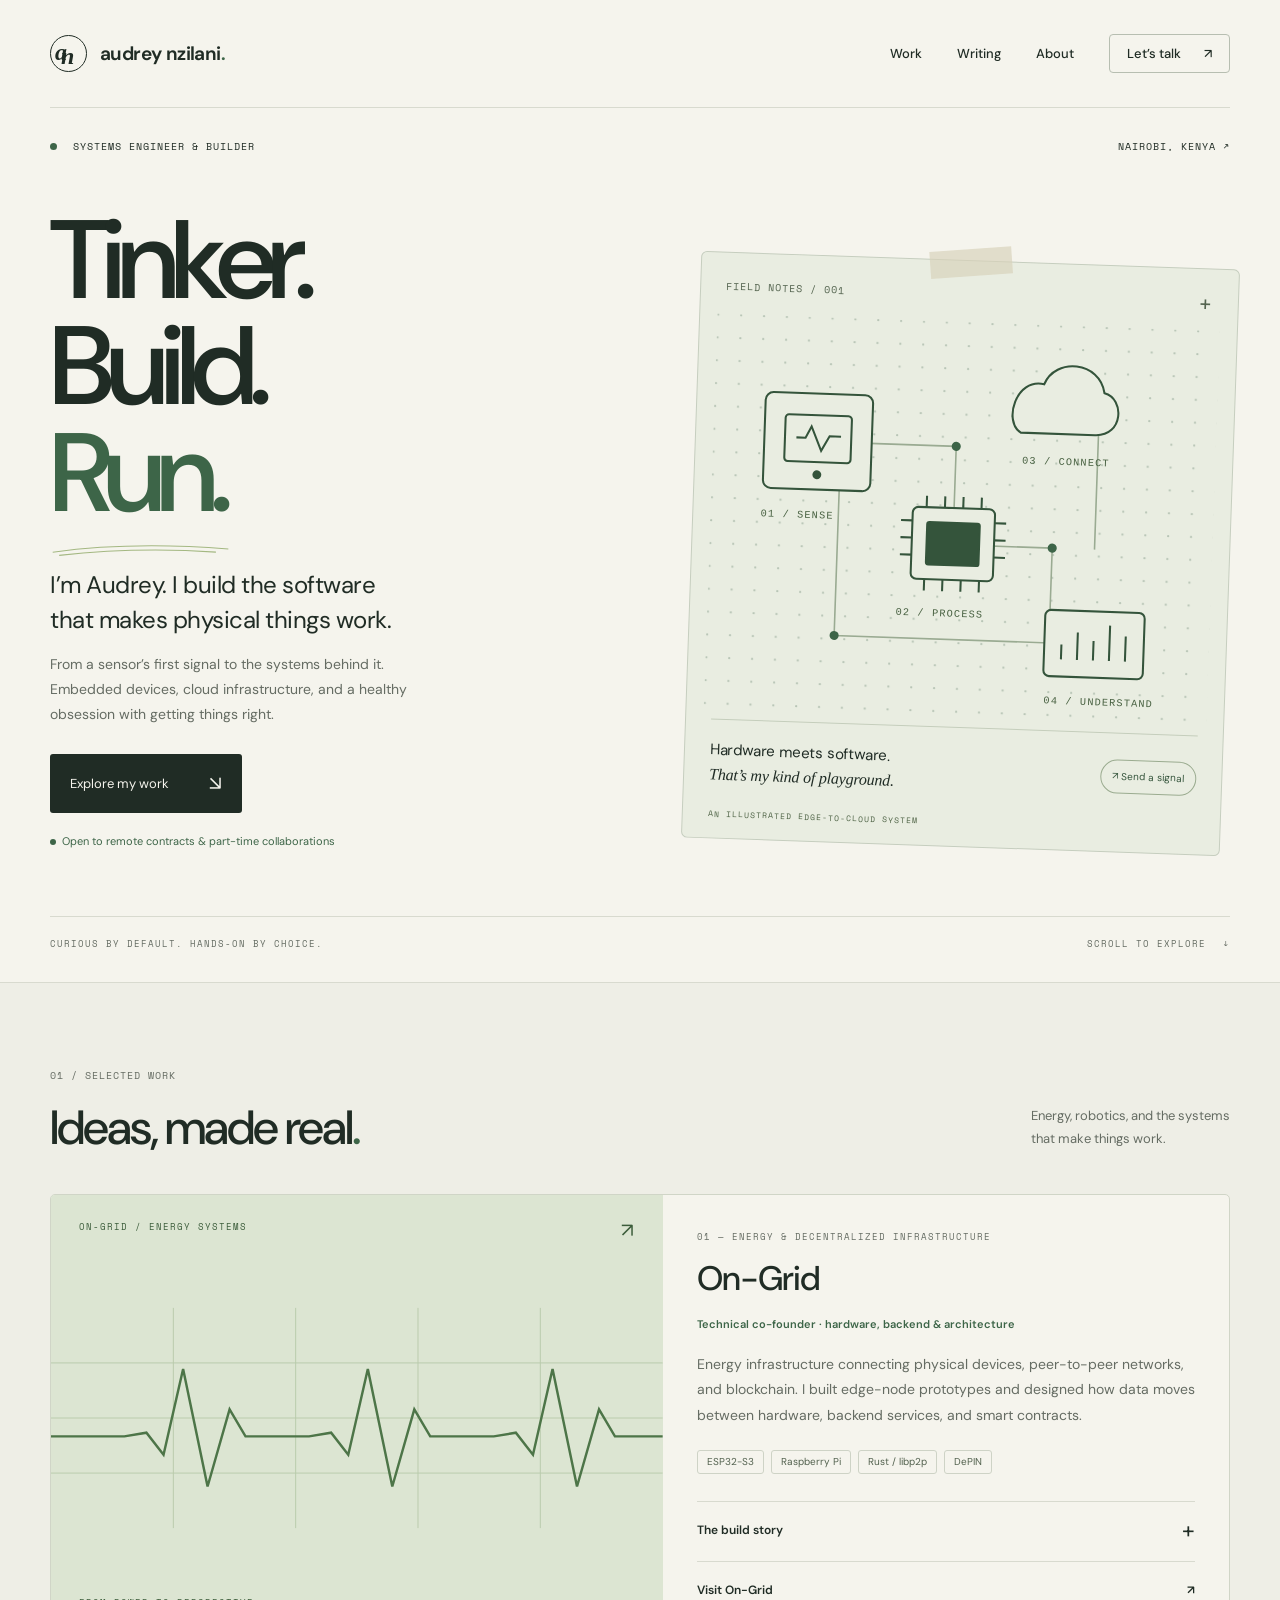
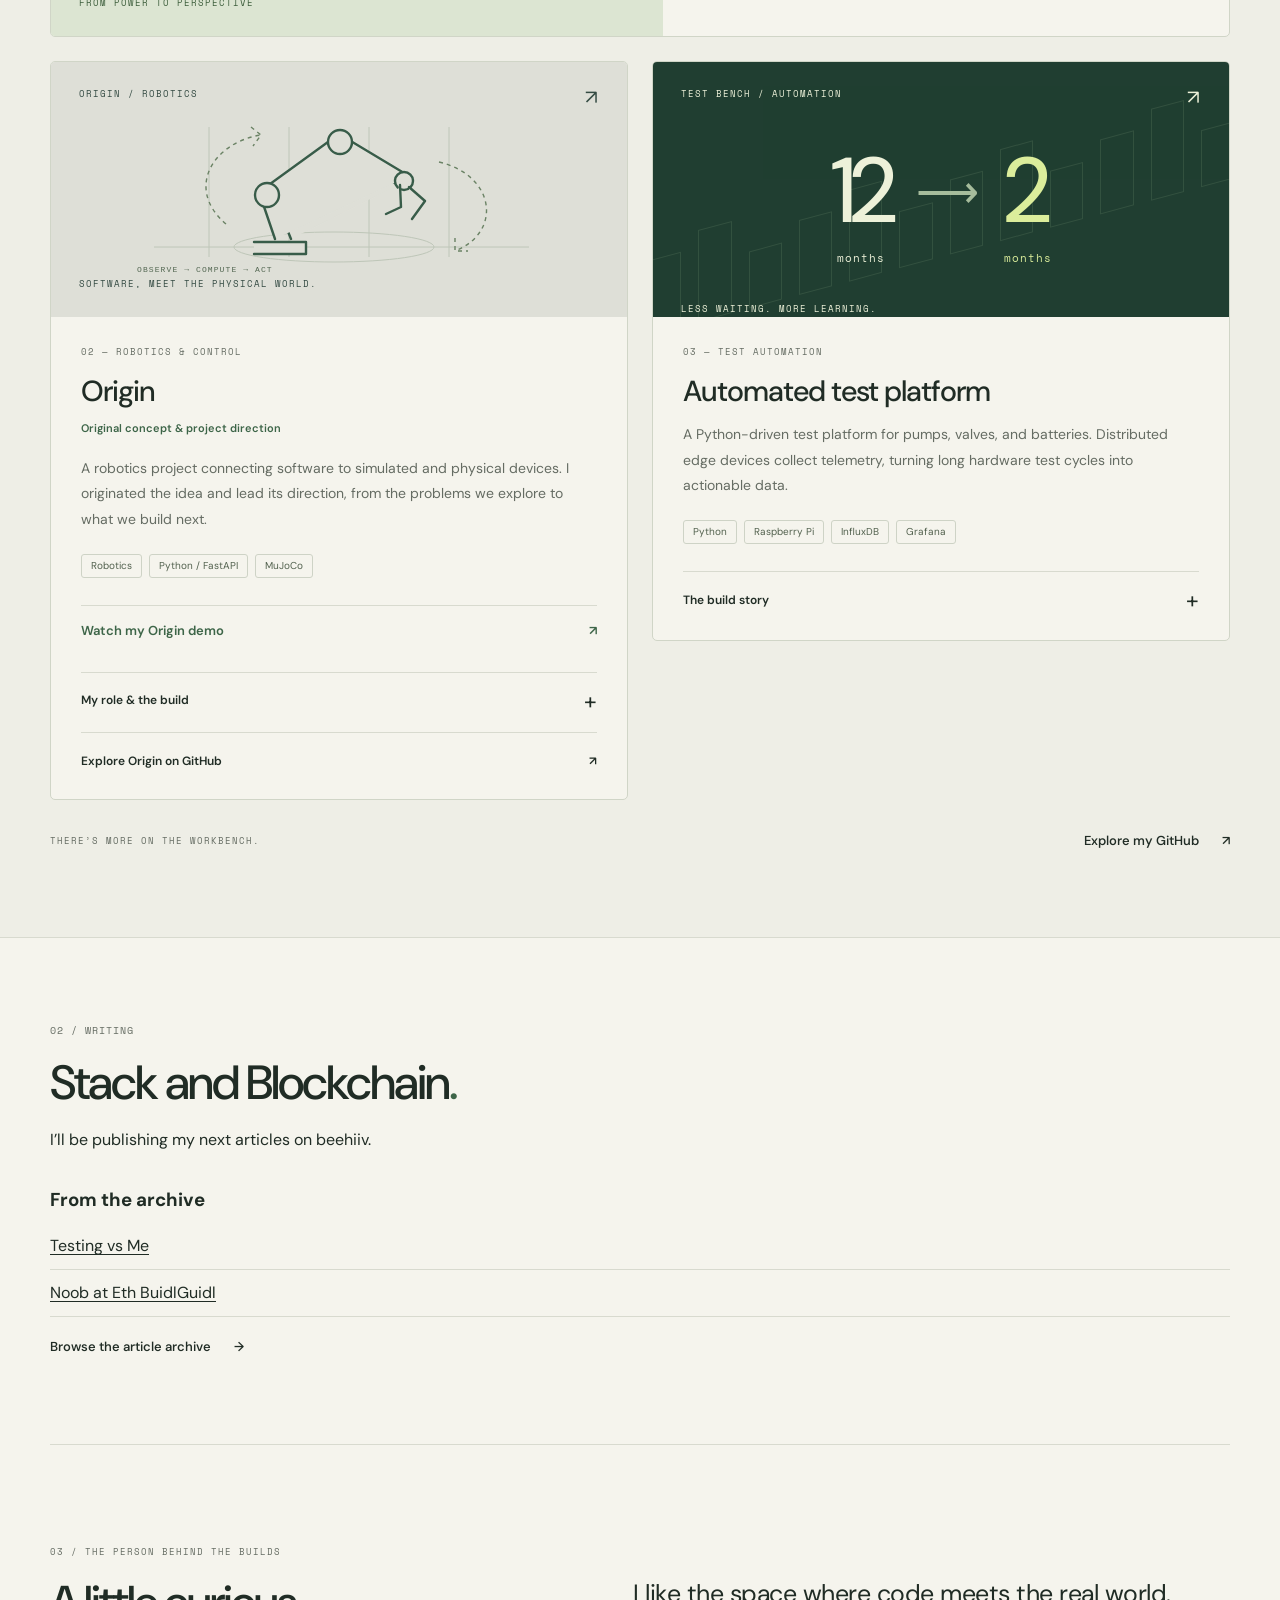
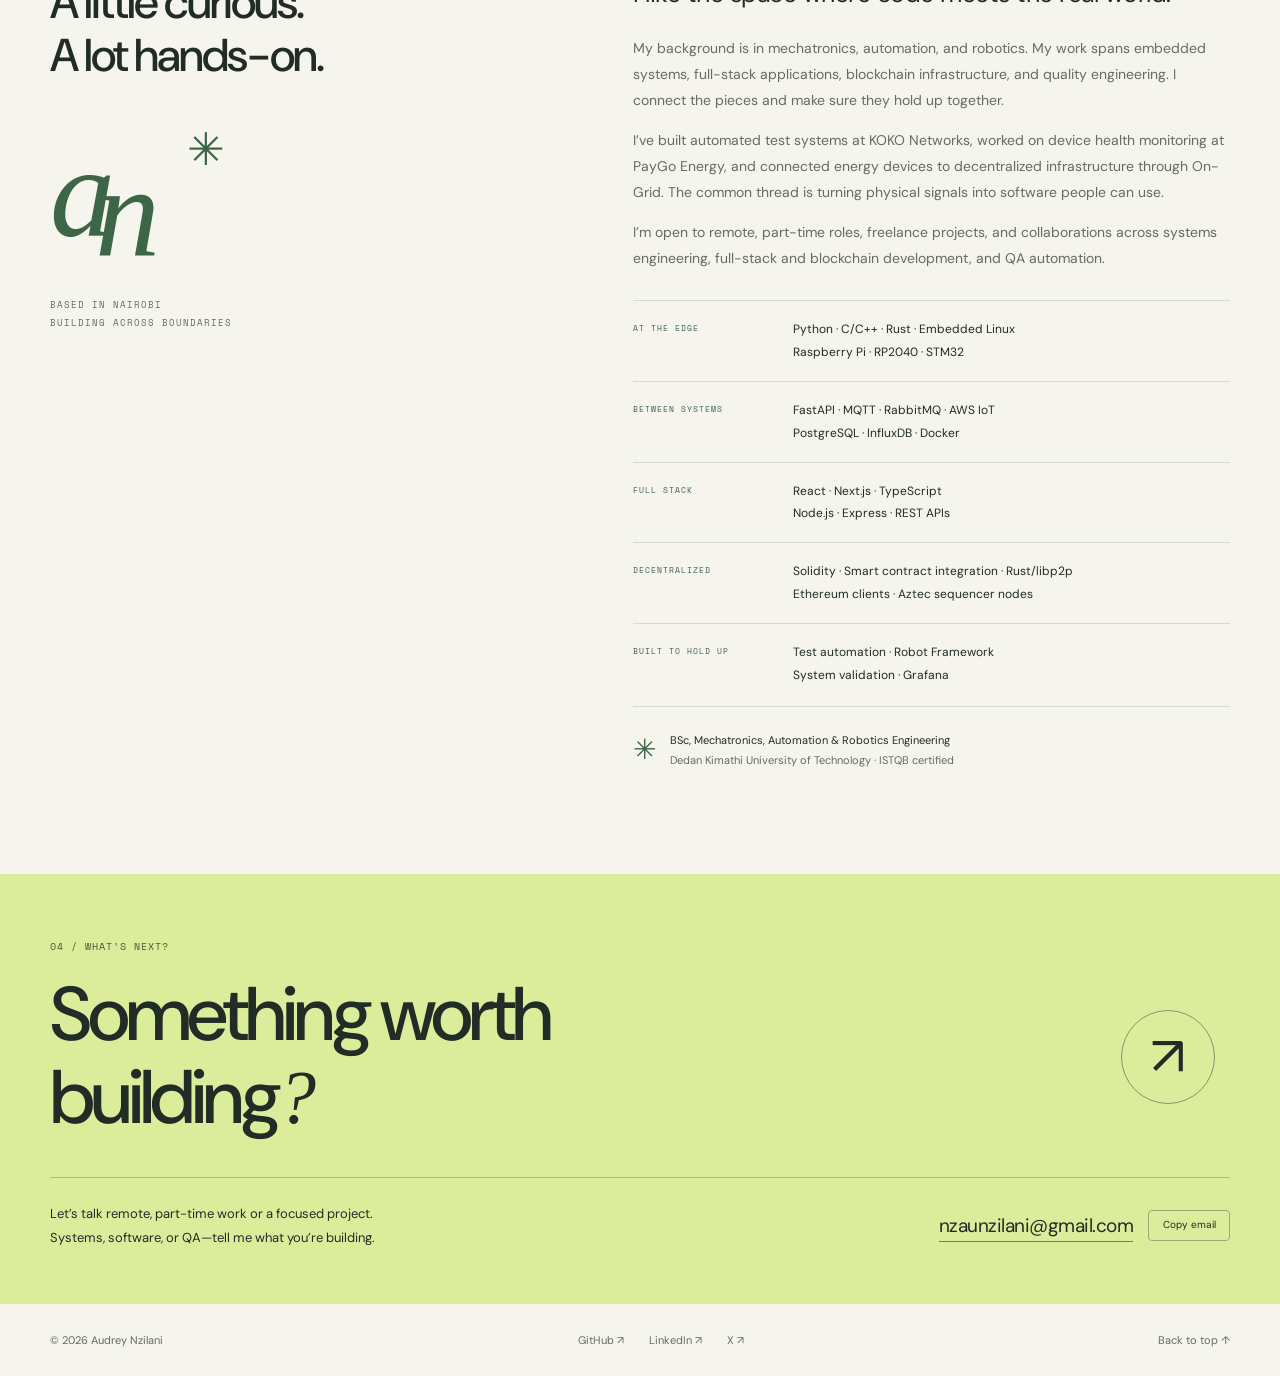
==== index.html @ f99dd565 "Publish the Tinker Build Run portfolio and introduce Stack and Blockchain" ====
<!doctype html>
<html lang="en">
<head>
  <meta charset="utf-8">
  <meta name="viewport" content="width=device-width, initial-scale=1">
  <meta name="theme-color" content="#f5f4ed">
  <meta name="description" content="Audrey Nzilani — systems engineer in Nairobi, building across embedded devices, full-stack software, blockchain infrastructure, and test automation. Tinker. Build. Run.">
  <meta property="og:title" content="Audrey Nzilani — Tinker. Build. Run.">
  <meta property="og:description" content="Systems engineering, embedded devices, and the software that connects them. Open to remote contracts and part-time collaborations. Selected work by Audrey Nzilani.">
  <meta property="og:type" content="website">
  <title>Audrey Nzilani — Tinker. Build. Run.</title>
  <link rel="icon" href="./assets/portfolio/favicon.svg" type="image/svg+xml">
  <link rel="stylesheet" href="./assets/portfolio/styles.css">
  <script src="./assets/portfolio/script.js" defer></script>
</head>
<body>
  <a class="skip-link" href="#main">Skip to content</a>
  <header class="site-header wrap">
    <a class="brand" href="#top" aria-label="Audrey Nzilani home"><span class="brand-symbol" aria-hidden="true">a<span>n</span></span><span>audrey nzilani<span class="brand-dot">.</span></span></a>
    <nav aria-label="Main navigation"><a href="#work">Work</a><a href="#articles">Writing</a><a href="#about">About</a><a class="nav-contact" href="#contact">Let’s talk <span aria-hidden="true">↗</span></a></nav>
  </header>
  <main id="main">
    <section class="hero wrap" id="top" aria-labelledby="hero-title">
      <div class="hero-meta mono"><span><span class="status-dot"></span> SYSTEMS ENGINEER &amp; BUILDER</span><span>NAIROBI, KENYA <span aria-hidden="true">↗</span></span></div>
      <div class="hero-grid">
        <div class="hero-copy">
          <h1 id="hero-title">Tinker.<br>Build.<br><span class="run">Run<span class="period">.</span><svg viewBox="0 0 340 24" aria-hidden="true"><path d="M5 16 Q150 -4 330 10 M17 22 Q161 6 307 16"/></svg></span></h1>
          <p class="hero-intro">I’m Audrey. I build the software<br class="desktop-break"> that makes physical things work.</p>
          <p class="hero-sub">From a sensor’s first signal to the systems behind it.<br>Embedded devices, cloud infrastructure, and a healthy obsession with getting things right.</p>
          <a class="button" href="#work">Explore my work <span aria-hidden="true">↘</span></a>
          <p class="availability"><span class="status-dot" aria-hidden="true"></span>Open to remote contracts &amp; part-time collaborations</p>
        </div>
        <div class="lab-note">
          <div class="note-top mono"><span>FIELD NOTES / 001</span><span class="plus" aria-hidden="true">+</span></div>
          <div class="diagram" role="img" aria-label="Illustrated signal path from a physical device to an edge processor, then a cloud service and useful insight.">
            <svg class="signal-map" viewBox="0 0 440 350" aria-hidden="true">
              <defs><pattern id="grid" width="20" height="20" patternUnits="userSpaceOnUse"><circle cx="1" cy="1" r="1" fill="#b8c5b6"/></pattern></defs>
              <rect width="440" height="350" fill="url(#grid)"/>
              <g class="traces"><path d="M112 109H213V195H300"/><path d="M112 109V278H300V195"/><path d="M337 195V82H286"/></g>
              <g class="trace-highlight"><path d="M112 109H213V195H300"/><path d="M337 195V82H286"/></g>
              <g class="device"><rect x="45" y="67" width="94" height="84" rx="7"/><rect x="63" y="86" width="58" height="41" rx="3"/><path d="M73 106h8l5-10 9 21 7-13h10"/><circle cx="92" cy="138" r="3"/></g>
              <g class="chip"><rect x="177" y="163" width="72" height="63" rx="5"/><rect x="190" y="176" width="46" height="37" rx="2"/><path d="M189 153v10m16-10v10m16-10v10m16-10v10M189 226v10m16-10v10m16-10v10m16-10v10M167 175h10m-10 15h10m-10 15h10m72-30h10m-10 15h10m-10 15h10"/></g>
              <g class="cloud"><path d="M269 95h65c25 0 25-33 7-37-5-28-44-30-53-6-25-5-35 34-19 43Z"/></g>
              <g class="insight"><rect x="296" y="249" width="87" height="58" rx="5"/><path d="M311 292v-13m14 13v-24m14 24v-17m14 17v-31m14 31v-22"/></g>
              <g class="junctions"><circle cx="213" cy="109" r="4"/><circle cx="300" cy="195" r="4"/><circle cx="112" cy="278" r="4"/></g>
              <g class="diagram-labels"><text x="44" y="176">01 / SENSE</text><text x="165" y="258">02 / PROCESS</text><text x="271" y="122">03 / CONNECT</text><text x="297" y="331">04 / UNDERSTAND</text></g>
              <circle class="signal-pulse" cx="213" cy="109" r="10"/>
            </svg>
          </div>
          <div class="note-bottom"><p>Hardware meets software.<br><em>That’s my kind of playground.</em></p><button class="signal-button" id="signal-toggle" type="button" aria-pressed="false" hidden><span aria-hidden="true">↗</span> Send a signal</button></div>
          <p class="signal-status mono" id="signal-status" aria-live="polite">AN ILLUSTRATED EDGE-TO-CLOUD SYSTEM</p>
        </div>
      </div>
      <div class="hero-footer mono"><span>CURIOUS BY DEFAULT. HANDS-ON BY CHOICE.</span><a href="#work">SCROLL TO EXPLORE <span aria-hidden="true">↓</span></a></div>
    </section>

    <section class="work-section" id="work" aria-labelledby="work-title">
      <div class="wrap">
        <div class="section-heading" id="projects"><div><p class="eyebrow mono">01 / SELECTED WORK</p><h2 id="work-title">Ideas, made real<span class="green">.</span></h2></div><p>Energy, robotics, and the systems <br>that make things work.</p></div>
        <article class="project featured">
            <div class="project-art energy-art"><div class="art-label mono"><span>ON-GRID / ENERGY SYSTEMS</span><span aria-hidden="true">↗</span></div><svg viewBox="0 0 500 180" aria-hidden="true"><path class="energy-grid" d="M0 45h500M0 90h500M0 135h500M100 0v180M200 0v180M300 0v180M400 0v180"/><path class="energy-wave" d="M0 105H60L78 102 92 120 108 50 128 146 146 83 159 105H211L229 102 243 120 259 50 279 146 297 83 310 105H362L380 102 394 120 410 50 430 146 448 83 461 105H500"/></svg><div class="art-foot mono">FROM POWER TO PERSPECTIVE</div></div>
            <div class="project-copy">
              <p class="eyebrow mono">01 — ENERGY &amp; DECENTRALIZED INFRASTRUCTURE</p>
              <h3>On-Grid</h3>
              <p class="project-role">Technical co-founder · hardware, backend &amp; architecture</p>
              <p>Energy infrastructure connecting physical devices, peer-to-peer networks, and blockchain. I built edge-node prototypes and designed how data moves between hardware, backend services, and smart contracts.</p>
              <div class="tags"><span>ESP32-S3</span><span>Raspberry Pi</span><span>Rust / libp2p</span><span>DePIN</span></div>
              <details><summary>The build story <span aria-hidden="true">+</span></summary><div class="story">
                <p><strong>At the edge:</strong> I built ESP32-S3 and Raspberry Pi nodes for data logging and verification across peer-to-peer networks using Rust/libp2p.</p>
                <p><strong>Across the system:</strong> I designed the off-chain and on-chain architecture, integrated backend data collection with smart contract ABIs, and collaborated with smart contract and full-stack developers.</p>
                <p><strong>From prototype to hardware:</strong> I coordinated with fabricators on technical specifications, manufacturability, and the transition toward production. InfluxDB and Grafana supported energy profiling and anomaly detection.</p>
                <a class="text-link" href="https://devfolio.co/projects/ongrid-protocol-1d68" target="_blank" rel="noopener noreferrer">View the project submission <span aria-hidden="true">↗</span></a>
              </div></details>
              <a class="project-link origin-link" href="https://www.ongridprotocol.com/" target="_blank" rel="noopener noreferrer">Visit On-Grid <span aria-hidden="true">↗</span></a>
            </div>
          </article>
        <div class="project-pair">
          <article class="project compact">
            <div class="project-art origin-art">
              <div class="art-label mono"><span>ORIGIN / ROBOTICS</span><span aria-hidden="true">↗</span></div>
              <svg viewBox="0 0 460 170" role="img" aria-label="Illustration of a robot arm with a feedback loop, representing the Origin robotics project">
                <g class="robot-guide"><path d="M45 140H420M100 20V150M180 20V150M260 20V150M340 20V150"/><ellipse cx="225" cy="140" rx="100" ry="15"/></g>
                <g class="robot-arm"><path d="M182 132L165 90 231 43 289 78"/><path d="M166 132L150 85 230 27 300 69"/><circle cx="158" cy="88" r="12"/><circle cx="231" cy="35" r="12"/><circle cx="295" cy="74" r="9"/><path d="M300 80l16 14-13 18m-12-34 1 22-15 7M145 135h52v12h-52"/></g>
                <g class="robot-feedback"><path d="M330 55c56 13 64 70 16 89M346 131v13h13"/><path d="M117 117C75 81 105 35 152 28M142 20l10 8-8 11"/></g>
                <text x="28" y="165">OBSERVE → COMPUTE → ACT</text>
              </svg>
              <div class="art-foot mono">SOFTWARE, MEET THE PHYSICAL WORLD.</div>
            </div>
            <div class="project-copy">
              <p class="eyebrow mono">02 — ROBOTICS &amp; CONTROL</p>
              <h3>Origin</h3>
              <p class="project-role">Original concept &amp; project direction</p>
              <p>A robotics project connecting software to simulated and physical devices. I originated the idea and lead its direction, from the problems we explore to what we build next.</p>
              <div class="tags"><span>Robotics</span><span>Python / FastAPI</span><span>MuJoCo</span></div>
              <a class="project-link demo-link" href="https://youtu.be/T4HpLGBpcgM" target="_blank" rel="noopener noreferrer">Watch my Origin demo <span aria-hidden="true">↗</span></a>
              <details><summary>My role &amp; the build <span aria-hidden="true">+</span></summary><div class="story">
                <p><strong>My contribution:</strong> The original idea, project leadership, and ongoing direction. I also made the linked project video.</p>
                <p><strong>Built together:</strong> A collaborating developer contributed substantial implementation work. The project now includes a completed MuJoCo backend.</p>
                <p>The public simulator pairs a React interface with a Python backend. It reads robot state through Origin, computes controls, and sends actions back to the simulator. Users can select movement policies, inspect live state, and send manual actions.</p>
                <a class="text-link" href="https://github.com/OriginRobotVerse/gen-sim" target="_blank" rel="noopener noreferrer">Explore the simulator <span aria-hidden="true">↗</span></a>
              </div></details>
              <a class="project-link origin-link" href="https://github.com/OriginRobotVerse" target="_blank" rel="noopener noreferrer">Explore Origin on GitHub <span aria-hidden="true">↗</span></a>
            </div>
          </article>
          <article class="project compact">
          <div class="project-art testing-art" aria-label="Illustration of the test platform’s reduction in test cycle duration from twelve months to two months">
            <div class="art-label mono"><span>TEST BENCH / AUTOMATION</span><span aria-hidden="true">↗</span></div>
            <div class="cycle-graphic"><div class="cycle-number">12<span>months</span></div><div class="cycle-arrow" aria-hidden="true">⟶</div><div class="cycle-number new-cycle">2<span>months</span></div></div>
            <div class="test-lines" aria-hidden="true"><span></span><span></span><span></span><span></span><span></span><span></span><span></span><span></span><span></span><span></span><span></span><span></span></div>
            <div class="art-foot mono">LESS WAITING. MORE LEARNING.</div>
          </div>
          <div class="project-copy"><p class="eyebrow mono">03 — TEST AUTOMATION</p><h3>Automated test platform</h3><p>A Python-driven test platform for pumps, valves, and batteries. Distributed edge devices collect telemetry, turning long hardware test cycles into actionable data.</p><div class="tags"><span>Python</span><span>Raspberry Pi</span><span>InfluxDB</span><span>Grafana</span></div><details><summary>The build story <span aria-hidden="true">+</span></summary><div class="story"><p><strong>My role:</strong> Lead engineer on the automated test platform at KOKO Networks.</p><p>I developed the Python automation and moved test data from CSV files into InfluxDB, with EC2 storage, S3 backups, and Grafana dashboards. Raspberry Pi and RP2040 nodes extended testing across multiple points.</p><p><strong>The result:</strong> Test cycles reduced from 12 months to 2 months, as documented in my CV.</p></div></details></div>
        </article>
        </div>
        <div class="work-more"><span class="mono">THERE’S MORE ON THE WORKBENCH.</span><a class="text-link" href="https://github.com/dreybuilds" target="_blank" rel="noopener noreferrer">Explore my GitHub <span aria-hidden="true">↗</span></a></div>
      </div>
    </section>

    <section class="writing-section wrap" id="articles" aria-labelledby="writing-title">
      <div class="section-heading">
        <div>
          <p class="eyebrow mono">02 / WRITING</p>
          <h2 id="writing-title">Stack and Blockchain<span class="green">.</span></h2>
        </div>
      </div>
      <p>I’ll be publishing my next articles on beehiiv.</p>
      <h3>From the archive</h3>
      <ul class="archive-links">
        <li><a href="article.html?file=revelations_on_testing.md">Testing vs Me</a></li>
        <li><a href="article.html?file=speedrun_eth.md">Noob at Eth BuidlGuidl</a></li>
      </ul>
      <a class="text-link" href="archive.html">Browse the article archive <span aria-hidden="true">→</span></a>
    </section>

    <section class="about-section wrap" id="about" aria-labelledby="about-title">
      <div class="about-heading"><p class="eyebrow mono">03 / THE PERSON BEHIND THE BUILDS</p><h2 id="about-title">A little curious.<br>A lot hands-on.</h2><div class="personal-mark" aria-hidden="true">a<span>n</span><i>✳</i></div><p class="mono location">BASED IN NAIROBI<br>BUILDING ACROSS BOUNDARIES</p></div>
      <div class="about-copy"><p class="large-copy">I like the space where code meets the real world.</p><p>My background is in mechatronics, automation, and robotics. My work spans embedded systems, full-stack applications, blockchain infrastructure, and quality engineering. I connect the pieces and make sure they hold up together.</p><p>I’ve built automated test systems at KOKO Networks, worked on device health monitoring at PayGo Energy, and connected energy devices to decentralized infrastructure through On-Grid. The common thread is turning physical signals into software people can use.</p><p>I’m open to remote, part-time roles, freelance projects, and collaborations across systems engineering, full-stack and blockchain development, and QA automation.</p><div class="skills-list"><div><span class="mono">AT THE EDGE</span><p>Python · C/C++ · Rust · Embedded Linux<br>Raspberry Pi · RP2040 · STM32</p></div><div><span class="mono">BETWEEN SYSTEMS</span><p>FastAPI · MQTT · RabbitMQ · AWS IoT<br>PostgreSQL · InfluxDB · Docker</p></div><div><span class="mono">FULL STACK</span><p>React · Next.js · TypeScript<br>Node.js · Express · REST APIs</p></div><div><span class="mono">DECENTRALIZED</span><p>Solidity · Smart contract integration · Rust/libp2p<br>Ethereum clients · Aztec sequencer nodes</p></div><div><span class="mono">BUILT TO HOLD UP</span><p>Test automation · Robot Framework<br>System validation · Grafana</p></div></div><div class="education"><span class="small-star" aria-hidden="true">✳</span><p>BSc, Mechatronics, Automation &amp; Robotics Engineering<br><span>Dedan Kimathi University of Technology · ISTQB certified</span></p></div></div>
    </section>

    <section class="contact-section" id="contact" aria-labelledby="contact-title"><div class="wrap"><p class="eyebrow mono">04 / WHAT’S NEXT?</p><div class="contact-heading"><h2 id="contact-title">Something worth<br>building<span>?</span></h2><a class="contact-arrow" href="mailto:nzaunzilani@gmail.com" aria-label="Email Audrey Nzilani">↗</a></div><div class="contact-bottom"><p>Let’s talk remote, part-time work or a focused project.<br>Systems, software, or QA—tell me what you’re building.</p><div><a class="email" href="mailto:nzaunzilani@gmail.com">nzaunzilani@gmail.com</a><button type="button" id="copy-email" class="copy-button" hidden>Copy email</button><span id="copy-status" class="sr-only" aria-live="polite"></span></div></div></div></section>
  </main>
  <footer class="site-footer wrap"><span>© <span id="year">2026</span> Audrey Nzilani</span><div><a href="https://github.com/dreybuilds" target="_blank" rel="noopener noreferrer">GitHub ↗</a><a href="https://ke.linkedin.com/in/audrey-nzilani" target="_blank" rel="noopener noreferrer">LinkedIn ↗</a><a href="https://x.com/audrey_nzilani" target="_blank" rel="noopener noreferrer">X ↗</a></div><a href="#top">Back to top ↑</a></footer>
</body>
</html>
---- assets/portfolio/styles.css ----
@import url('https://fonts.googleapis.com/css2?family=DM+Sans:wght@400;450;500;550;600;650;700;750&family=Space+Mono:wght@400;700&display=swap');

:root{--paper:#f5f4ed;--ink:#202c25;--green:#3d6548;--muted:#656c63;--line:#d8dacf;--lime:#dbed9b;--white:#fffef9;--mono:'Space Mono',monospace;--sans:'DM Sans',Arial,sans-serif}
*{box-sizing:border-box}html{scroll-behavior:smooth;scroll-padding-top:30px}body{margin:0;background:var(--paper);color:var(--ink);font-family:var(--sans);font-size:16px;line-height:1.65;-webkit-font-smoothing:antialiased}a{color:inherit;text-decoration:none}button{font:inherit}button,a,summary{-webkit-tap-highlight-color:transparent}button,summary{cursor:pointer}a:focus-visible,button:focus-visible,summary:focus-visible{outline:3px solid #64822a;outline-offset:6px}a:hover{color:var(--green)}button[hidden]{display:none}.wrap{width:min(1180px,calc(100% - 100px));margin-inline:auto}.mono{font-family:var(--mono);font-size:10px;letter-spacing:1px}.green{color:var(--green)}.site-header{height:108px;display:flex;justify-content:space-between;align-items:center;border-bottom:1px solid var(--line)}.brand{display:flex;gap:13px;align-items:center;font-weight:650;font-size:19px;letter-spacing:-.6px}.brand-symbol{font-size:24px;letter-spacing:-6px;border:1px solid var(--ink);width:37px;height:37px;line-height:32px;padding-left:4px;border-radius:50%;font-family:Georgia,serif;font-style:italic}.brand-symbol span{position:relative;top:4px}.brand-dot{color:var(--green)}nav{display:flex;align-items:center;gap:35px;font-size:13px;font-weight:500}.nav-contact{padding:8px 17px;border:1px solid #b7beb1;border-radius:4px}.nav-contact span{margin-left:20px}.hero{padding-top:31px}.hero-meta{display:flex;justify-content:space-between;align-items:center;font-size:10px}.status-dot{display:inline-block;width:7px;height:7px;border-radius:50%;background:var(--green);margin-right:9px}.hero-grid{display:grid;grid-template-columns:1.05fr 1fr;gap:75px;align-items:center;padding:52px 0 65px}h1{font-size:clamp(74px,8.7vw,122px);font-weight:550;letter-spacing:-8px;line-height:.96;margin:0 0 40px}.run{position:relative;color:var(--green)}.run svg{position:absolute;left:0;width:105%;bottom:-15px;height:22px;fill:none;stroke:#a4b882;stroke-width:2}.period{color:var(--green)}.hero-intro{font-size:24px;line-height:1.45;letter-spacing:-.5px;margin:0 0 14px}.hero-sub{font-size:14px;max-width:390px;color:var(--muted);line-height:1.8;margin:0 0 27px}.button{display:inline-flex;align-items:center;gap:40px;background:var(--ink);color:var(--paper);font-size:13px;padding:13px 20px;border-radius:3px}.button:hover{background:var(--green);color:white}.button span{font-size:20px}.lab-note{background:#e9ede1;border:1px solid #c6cebf;border-radius:6px;padding:23px 25px 17px;transform:rotate(2deg);position:relative;margin-top:48px}.lab-note:before{content:'';position:absolute;top:-12px;left:calc(50% - 41px);width:82px;height:27px;background:#d8d2bbaa;transform:rotate(-6deg)}.note-top{display:flex;justify-content:space-between;align-items:center;color:#53634e}.plus{font-size:23px;line-height:1}.diagram{margin:15px -8px 5px}.signal-map{display:block;width:100%}.traces{fill:none;stroke:#9aab92;stroke-width:1.4}.trace-highlight{fill:none;stroke:#466d3d;stroke-width:2.3;opacity:0}.device,.chip,.cloud,.insight{fill:#e9ede1;stroke:#34543b;stroke-width:1.8}.device path,.insight path{fill:none}.device circle{fill:#34543b}.chip rect+rect{fill:#34543b}.junctions{fill:#3d6548}.diagram-labels{font:9px monospace;letter-spacing:1px;fill:#476040}.signal-pulse{fill:none;stroke:#426d36;opacity:0}.note-bottom{border-top:1px solid #c5cebc;padding-top:18px;display:flex;justify-content:space-between;align-items:center;gap:14px}.note-bottom p{font-size:15px;line-height:1.6;margin:0;letter-spacing:-.2px}.note-bottom em{font-family:Georgia,serif;font-size:16px}.signal-button{border:1px solid #9bac90;background:transparent;border-radius:30px;font-size:10px;padding:8px 11px;white-space:nowrap;color:#34543b}.signal-button:hover{background:#dde5d1}.signal-status{font-size:8px;color:#4e6345;margin:20px 0 0}.signal-on .trace-highlight{opacity:1;stroke-dasharray:8 8;animation:flow 2s linear infinite}.signal-on .signal-pulse{opacity:.6;transform-box:fill-box;transform-origin:center;animation:pulse 1.8s infinite}.hero-footer{border-top:1px solid var(--line);padding:20px 0 30px;display:flex;justify-content:space-between;font-size:9px;color:var(--muted)}.hero-footer a span{margin-left:10px}.work-section{padding:85px 0;background:#eeeee6;border-top:1px solid var(--line);border-bottom:1px solid var(--line)}.section-heading{display:flex;justify-content:space-between;align-items:end;margin-bottom:38px}.eyebrow{color:var(--muted);font-size:10px;margin:0 0 16px}.section-heading h2,.about-heading h2{font-size:48px;font-weight:500;letter-spacing:-2px;line-height:1.15;margin:0}.section-heading>p{font-size:13px;line-height:1.8;color:var(--muted);margin:0 0 5px}.project{border:1px solid #d0d5c7;background:var(--paper);border-radius:5px;overflow:hidden}.featured{display:grid;grid-template-columns:1.08fr 1fr;margin-bottom:24px}.project-art{padding:25px 28px;min-height:295px;display:flex;flex-direction:column;justify-content:space-between}.testing-art{background:#203e31;color:#edf1d9;min-height:410px;position:relative;overflow:hidden}.art-label{display:flex;justify-content:space-between;font-size:9px;position:relative;z-index:1}.art-label>span+span{font-family:var(--sans);font-size:20px;line-height:1}.art-foot{font-size:9px;position:relative;z-index:1}.cycle-graphic{display:flex;align-items:center;justify-content:center;gap:25px;position:relative;z-index:1;padding:38px 0}.cycle-number{font-size:92px;font-weight:450;letter-spacing:-6px;line-height:1}.cycle-number span{display:block;font-family:var(--mono);font-size:11px;letter-spacing:1px;margin-top:16px;text-align:center}.cycle-arrow{font-size:44px;font-weight:400;color:#a6bc9c;margin-bottom:25px}.new-cycle{color:var(--lime)}.test-lines{position:absolute;inset:80px -5px 60px;display:flex;gap:17px;align-items:end;opacity:.11;transform:skewY(-15deg)}.test-lines span{height:80%;flex:1;border:1px solid #c7e6b0}.test-lines span:nth-child(3n){height:50%}.test-lines span:nth-child(3n+1){height:65%}.project-copy{padding:35px 34px}.project-copy .eyebrow{font-size:9px;margin-bottom:15px}.project h3{font-size:34px;line-height:1.15;letter-spacing:-1px;font-weight:500;margin:0 0 20px}.project-copy>p:not(.eyebrow){font-size:14px;line-height:1.8;color:var(--muted);margin:0 0 22px}.tags{display:flex;flex-wrap:wrap;gap:7px;margin-bottom:27px}.tags span{border:1px solid #ced3c6;padding:3px 9px;border-radius:3px;font-size:10px;color:#52614e}.project details{border-top:1px solid var(--line)}summary{list-style:none;font-size:12px;font-weight:600;padding-top:17px;display:flex;justify-content:space-between;align-items:center}summary::-webkit-details-marker{display:none}summary span{font-size:23px;font-weight:400;line-height:1}details[open] summary span{transform:rotate(45deg)}.story{padding-top:10px;font-size:13px;color:var(--muted)}.story strong{font-weight:600;color:var(--ink)}.story p{margin-bottom:12px}.project-pair{display:grid;grid-template-columns:1fr 1fr;gap:24px;align-items:start}.compact .project-copy{padding:28px 30px}.compact .project-art{height:255px;min-height:0}.compact h3{font-size:29px;margin-bottom:14px}.energy-art{background:#dce5d2;color:#3c5d3b;overflow:hidden}.energy-art svg{width:calc(100% + 56px);margin-left:-28px;height:150px}.energy-grid{stroke:#bacbad;stroke-width:.8;fill:none}.energy-wave{fill:none;stroke:#4d7548;stroke-width:2}.carbon-art{background:#e3dfd0;color:#615e45;position:relative}.carbon-symbol{position:absolute;width:170px;height:170px;left:calc(50% - 85px);top:42px}.carbon-symbol span{position:absolute;inset:15px;border:1px solid #959e7b;border-radius:50%;transform:translate(-22px,0)}.carbon-symbol span:nth-child(2){transform:translate(22px,0)}.carbon-symbol span:nth-child(3){transform:translate(0,-16px)}.carbon-symbol span:nth-child(4){transform:translate(0,16px)}.carbon-symbol i{position:absolute;inset:0;display:grid;place-content:center;font-family:Georgia,serif;font-size:77px;line-height:1;padding-bottom:10px}.project-link{border-top:1px solid var(--line);padding-top:19px;font-size:12px;font-weight:600;display:flex;justify-content:space-between}.text-link{font-size:13px;font-weight:550}.text-link span{margin-left:20px}.work-more{display:flex;justify-content:space-between;margin-top:30px;align-items:center}.work-more .mono{font-size:9px;color:var(--muted)}.about-section{display:grid;grid-template-columns:.9fr 1.1fr;gap:95px;padding-block:100px}.about-heading h2{font-size:46px}.about-heading .eyebrow{font-size:9px}.personal-mark{font-family:Georgia,serif;font-style:italic;font-size:130px;line-height:1;letter-spacing:-20px;margin:45px 0 30px;color:var(--green);position:relative;display:inline-block}.personal-mark span{position:relative;top:20px}.personal-mark i{font-family:var(--sans);font-size:45px;position:absolute;right:-65px;top:0;font-style:normal}.location{font-size:9px;color:var(--muted);line-height:2}.about-copy{padding-top:31px}.about-copy .large-copy{font-size:25px;line-height:1.4;letter-spacing:-.5px;color:var(--ink);margin-top:0}.about-copy>p{font-size:14px;line-height:1.85;color:var(--muted)}.skills-list{margin-top:29px}.skills-list>div{display:grid;grid-template-columns:145px 1fr;border-top:1px solid var(--line);padding:17px 0;gap:15px}.skills-list .mono{font-size:8px;color:var(--green);padding-top:4px}.skills-list p{font-size:12px;line-height:1.9;margin:0}.education{display:flex;gap:14px;align-items:center;border-top:1px solid var(--line);padding-top:20px;margin-top:3px}.education p{font-size:11px;line-height:1.8;margin:0}.education p span{color:var(--muted)}.small-star{font-size:28px;color:var(--green)}.contact-section{padding:65px 0 55px;background:var(--lime)}.contact-section .eyebrow{color:#46593a}.contact-heading{display:flex;align-items:center;justify-content:space-between}.contact-heading h2{font-size:76px;line-height:1.08;font-weight:500;letter-spacing:-4px;margin:3px 0 38px}.contact-heading h2 span{font-family:Georgia,serif;font-style:italic;font-weight:400}.contact-arrow{height:94px;width:94px;border:1px solid #85966a;border-radius:50%;display:grid;place-content:center;font-size:55px;line-height:1;margin-right:15px;margin-bottom:35px}.contact-arrow:hover{background:var(--ink);color:var(--lime)}.contact-bottom{display:flex;justify-content:space-between;align-items:center;gap:24px;border-top:1px solid #aabc82;padding-top:24px}.contact-bottom p{font-size:13px;line-height:1.8;margin:0}.contact-bottom>div{display:flex;align-items:center;gap:15px}.email{font-size:19px;letter-spacing:-.5px;border-bottom:1px solid #72805c;overflow-wrap:anywhere}.copy-button{border:1px solid #9aaa77;border-radius:4px;background:transparent;padding:6px 9px;font-size:10px;color:var(--ink);min-width:82px}.copy-button:hover{background:#cfdf91}.site-footer{display:flex;align-items:center;justify-content:space-between;padding-block:27px;font-size:11px;color:var(--muted)}.site-footer>div{display:flex;gap:25px}.skip-link{position:fixed;left:20px;top:-100px;background:var(--ink);color:white;padding:10px;z-index:10}.skip-link:focus{top:10px}.sr-only{position:absolute;width:1px;height:1px;overflow:hidden;clip:rect(0,0,0,0);white-space:nowrap}
@keyframes flow{to{stroke-dashoffset:-64}}@keyframes pulse{0%{transform:scale(.65);opacity:.7}100%{transform:scale(1.7);opacity:0}}
@media(min-width:1500px){.hero-grid{gap:105px}}
@media(max-width:1000px){.wrap{width:calc(100% - 64px)}.hero-grid{gap:35px}h1{letter-spacing:-5px}.lab-note{padding:20px 18px}.note-bottom{display:block}.signal-button{margin-top:13px}.note-bottom p{font-size:14px}.about-section{gap:40px}.skills-list>div{grid-template-columns:115px 1fr}.contact-heading h2{font-size:65px}.contact-bottom>div{align-items:start;flex-direction:column;gap:8px}.cycle-number{font-size:76px}.cycle-graphic{gap:20px}}
@media(max-width:700px){.wrap{width:calc(100% - 40px)}.site-header{height:83px}.brand{font-size:16px;gap:9px}.brand-symbol{width:29px;height:29px;font-size:20px;line-height:25px;padding-left:2px}nav{gap:16px;font-size:12px}.nav-contact{border:0;padding:0}.nav-contact span{display:none}.hero{padding-top:22px}.hero-meta{font-size:8px;letter-spacing:.4px}.hero-grid{grid-template-columns:1fr;padding-top:40px;padding-bottom:36px;gap:30px}h1{font-size:96px;letter-spacing:-6px;margin-bottom:40px}.hero-intro{font-size:23px}.hero-sub{font-size:14px;max-width:440px}.lab-note{width:min(100% - 12px,460px);margin:10px auto 15px;padding:22px;transform:rotate(1deg)}.note-bottom{display:flex}.signal-button{margin:0}.hero-footer{font-size:8px;letter-spacing:.3px;gap:20px}.hero-footer>span{max-width:165px}.hero-footer>a{text-align:right}.work-section{padding:55px 0}.section-heading{display:block;margin-bottom:28px}.section-heading h2,.about-heading h2{font-size:38px;letter-spacing:-1.5px}.section-heading>p{margin-top:18px}.section-heading>p br{display:none}.featured,.project-pair{grid-template-columns:1fr}.featured .project-art{min-height:280px}.project-copy,.compact .project-copy{padding:26px}.project h3{font-size:31px}.project h3 br{display:none}.cycle-graphic{padding:20px 0}.project-pair{gap:22px}.compact .project-art{height:235px}.work-more{gap:20px;align-items:start}.work-more .mono{max-width:145px;line-height:1.8;font-size:8px}.text-link{font-size:12px}.text-link span{margin-left:5px}.about-section{grid-template-columns:1fr;gap:10px;padding-block:60px}.personal-mark,.location{display:none}.about-copy{padding-top:15px}.skills-list>div{grid-template-columns:120px 1fr}.contact-section{padding:45px 0 36px}.contact-heading h2{font-size:48px;letter-spacing:-2px;margin-bottom:28px}.contact-arrow{width:58px;height:58px;font-size:36px;margin-right:0;margin-bottom:25px;flex-shrink:0}.contact-bottom{display:block}.contact-bottom>div{margin-top:21px;flex-direction:row;align-items:center;gap:13px}.email{font-size:17px}.site-footer{flex-wrap:wrap;gap:20px;font-size:10px;padding-block:25px}.site-footer>div{gap:16px}.site-footer>a{width:100%;text-align:center;padding-top:15px;border-top:1px solid var(--line)}}
@media(max-width:370px){.brand-symbol{display:none}.hero-meta{font-size:7px}.contact-heading h2{font-size:42px}.contact-bottom>div{align-items:start;flex-direction:column}.note-bottom{display:block}.signal-button{margin-top:12px}}
@media(prefers-reduced-motion:reduce){html{scroll-behavior:auto}*,*::before,*::after{animation:none!important;transition:none!important}.signal-on .signal-pulse{opacity:0}}

/* Remote availability and Origin project illustration. */
.availability{font-size:11px;color:var(--green);margin:19px 0 0;line-height:1.7}.availability .status-dot{width:6px;height:6px;margin-right:6px}
.featured .energy-art{min-height:410px}.featured .energy-art svg{height:240px}
.origin-art{background:#dedfd7;color:#344b43}.origin-art svg{display:block;width:100%;height:170px;overflow:visible}.robot-guide{fill:none;stroke:#bec6b8;stroke-width:1}.robot-arm{fill:#dedfd7;stroke:#385c49;stroke-width:2.4;stroke-linecap:round;stroke-linejoin:round}.robot-feedback{fill:none;stroke:#6a8264;stroke-width:1.4;stroke-dasharray:4 4}.origin-art text{font:8px monospace;letter-spacing:1.1px;fill:#526651}.origin-link{margin-top:19px}
@media(max-width:700px){.featured .energy-art{min-height:280px}.featured .energy-art svg{height:170px}.availability{max-width:290px}}

.project-copy>p.project-role{font-size:11px;font-weight:600;color:var(--green);margin:-3px 0 17px}.demo-link{color:var(--green);padding:14px 0;margin-bottom:16px;font-size:13px}

.writing-section { padding-block: clamp(45px, 7vw, 85px); border-bottom: 1px solid var(--line); }
.writing-section .section-heading { margin-bottom: 1rem; }
.writing-section h3 { margin: 2rem 0 .5rem; }
.archive-links { list-style: none; padding: 0; margin: 0 0 1rem; }
.archive-links li { padding: .6rem 0; border-bottom: 1px solid var(--line); }
.archive-links a { text-decoration: underline; text-underline-offset: .2em; }
@media (max-width: 460px) {
  .site-header { height: auto; padding-block: 16px; gap: 10px; flex-wrap: wrap; }
}
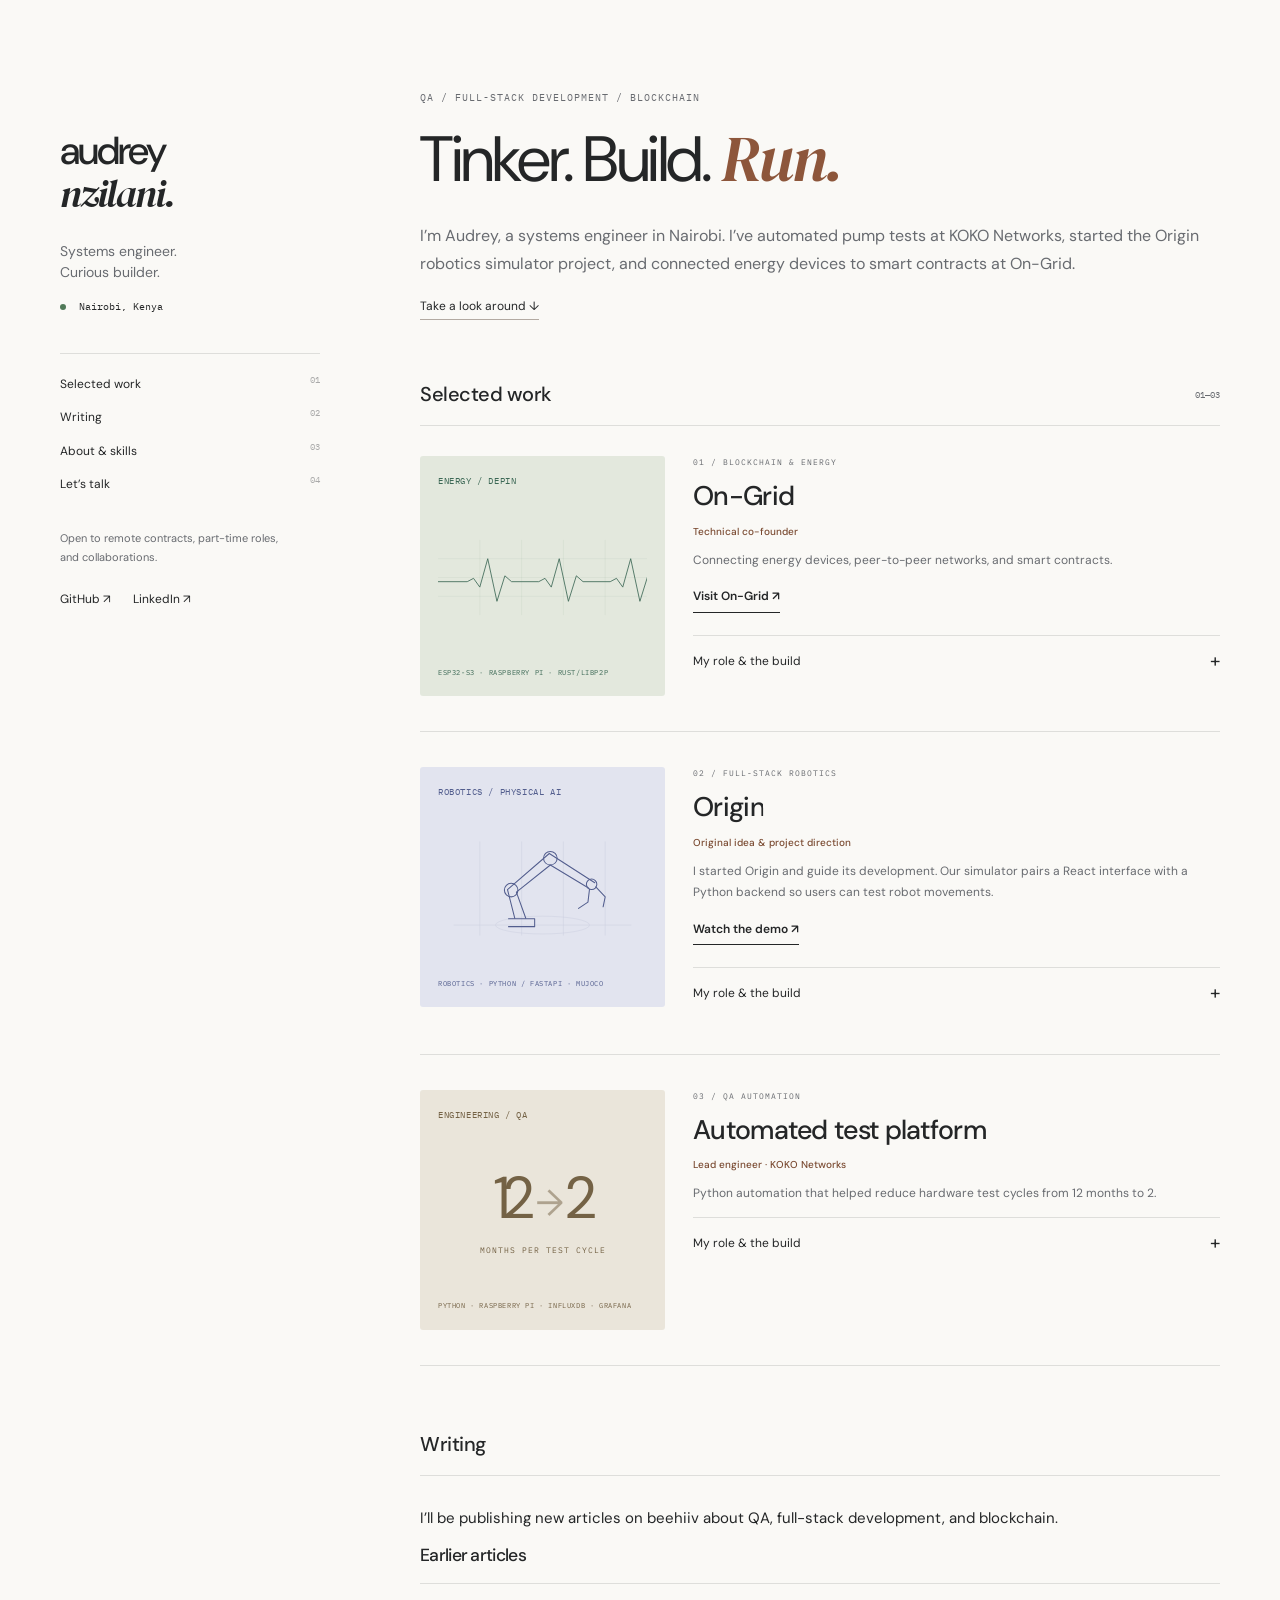
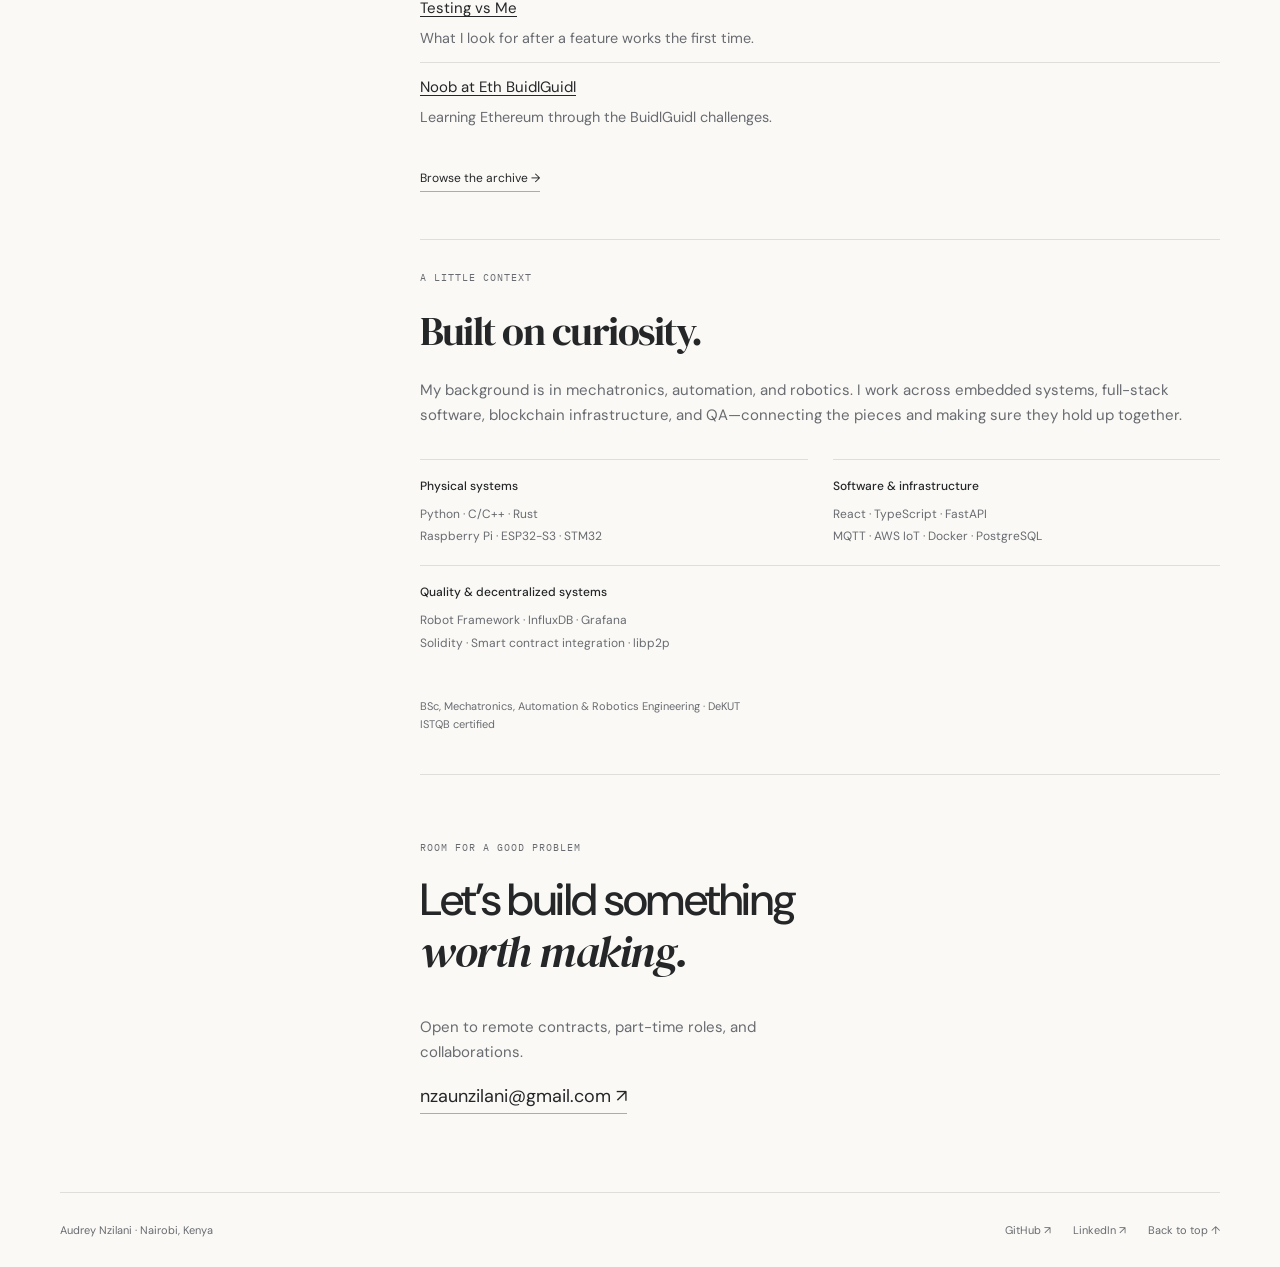
==== commit 8f3f81ce: "Use the Editorial variation to highlight QA, full-stack and blockchain projects" ====
--- a/index.html
+++ b/index.html
@@ -1,144 +1,203 @@
 <!doctype html>
 <html lang="en">
 <head>
-  <meta charset="utf-8">
-  <meta name="viewport" content="width=device-width, initial-scale=1">
-  <meta name="theme-color" content="#f5f4ed">
-  <meta name="description" content="Audrey Nzilani — systems engineer in Nairobi, building across embedded devices, full-stack software, blockchain infrastructure, and test automation. Tinker. Build. Run.">
-  <meta property="og:title" content="Audrey Nzilani — Tinker. Build. Run.">
-  <meta property="og:description" content="Systems engineering, embedded devices, and the software that connects them. Open to remote contracts and part-time collaborations. Selected work by Audrey Nzilani.">
-  <meta property="og:type" content="website">
-  <title>Audrey Nzilani — Tinker. Build. Run.</title>
-  <link rel="icon" href="./assets/portfolio/favicon.svg" type="image/svg+xml">
-  <link rel="stylesheet" href="./assets/portfolio/styles.css">
-  <script src="./assets/portfolio/script.js" defer></script>
+<meta charset="utf-8">
+<meta name="viewport" content="width=device-width,initial-scale=1">
+<meta name="description" content="Audrey Nzilani — QA automation, full-stack software and blockchain engineering. Open to remote projects.">
+<title>Audrey Nzilani — Tinker. Build. Run.</title>
+<link rel="icon" href="./assets/portfolio/favicon.svg">
+<link rel="stylesheet" href="./assets/portfolio/styles.css">
 </head>
-<body>
-  <a class="skip-link" href="#main">Skip to content</a>
-  <header class="site-header wrap">
-    <a class="brand" href="#top" aria-label="Audrey Nzilani home"><span class="brand-symbol" aria-hidden="true">a<span>n</span></span><span>audrey nzilani<span class="brand-dot">.</span></span></a>
-    <nav aria-label="Main navigation"><a href="#work">Work</a><a href="#articles">Writing</a><a href="#about">About</a><a class="nav-contact" href="#contact">Let’s talk <span aria-hidden="true">↗</span></a></nav>
-  </header>
-  <main id="main">
-    <section class="hero wrap" id="top" aria-labelledby="hero-title">
-      <div class="hero-meta mono"><span><span class="status-dot"></span> SYSTEMS ENGINEER &amp; BUILDER</span><span>NAIROBI, KENYA <span aria-hidden="true">↗</span></span></div>
-      <div class="hero-grid">
-        <div class="hero-copy">
-          <h1 id="hero-title">Tinker.<br>Build.<br><span class="run">Run<span class="period">.</span><svg viewBox="0 0 340 24" aria-hidden="true"><path d="M5 16 Q150 -4 330 10 M17 22 Q161 6 307 16"/></svg></span></h1>
-          <p class="hero-intro">I’m Audrey. I build the software<br class="desktop-break"> that makes physical things work.</p>
-          <p class="hero-sub">From a sensor’s first signal to the systems behind it.<br>Embedded devices, cloud infrastructure, and a healthy obsession with getting things right.</p>
-          <a class="button" href="#work">Explore my work <span aria-hidden="true">↘</span></a>
-          <p class="availability"><span class="status-dot" aria-hidden="true"></span>Open to remote contracts &amp; part-time collaborations</p>
-        </div>
-        <div class="lab-note">
-          <div class="note-top mono"><span>FIELD NOTES / 001</span><span class="plus" aria-hidden="true">+</span></div>
-          <div class="diagram" role="img" aria-label="Illustrated signal path from a physical device to an edge processor, then a cloud service and useful insight.">
-            <svg class="signal-map" viewBox="0 0 440 350" aria-hidden="true">
-              <defs><pattern id="grid" width="20" height="20" patternUnits="userSpaceOnUse"><circle cx="1" cy="1" r="1" fill="#b8c5b6"/></pattern></defs>
-              <rect width="440" height="350" fill="url(#grid)"/>
-              <g class="traces"><path d="M112 109H213V195H300"/><path d="M112 109V278H300V195"/><path d="M337 195V82H286"/></g>
-              <g class="trace-highlight"><path d="M112 109H213V195H300"/><path d="M337 195V82H286"/></g>
-              <g class="device"><rect x="45" y="67" width="94" height="84" rx="7"/><rect x="63" y="86" width="58" height="41" rx="3"/><path d="M73 106h8l5-10 9 21 7-13h10"/><circle cx="92" cy="138" r="3"/></g>
-              <g class="chip"><rect x="177" y="163" width="72" height="63" rx="5"/><rect x="190" y="176" width="46" height="37" rx="2"/><path d="M189 153v10m16-10v10m16-10v10m16-10v10M189 226v10m16-10v10m16-10v10m16-10v10M167 175h10m-10 15h10m-10 15h10m72-30h10m-10 15h10m-10 15h10"/></g>
-              <g class="cloud"><path d="M269 95h65c25 0 25-33 7-37-5-28-44-30-53-6-25-5-35 34-19 43Z"/></g>
-              <g class="insight"><rect x="296" y="249" width="87" height="58" rx="5"/><path d="M311 292v-13m14 13v-24m14 24v-17m14 17v-31m14 31v-22"/></g>
-              <g class="junctions"><circle cx="213" cy="109" r="4"/><circle cx="300" cy="195" r="4"/><circle cx="112" cy="278" r="4"/></g>
-              <g class="diagram-labels"><text x="44" y="176">01 / SENSE</text><text x="165" y="258">02 / PROCESS</text><text x="271" y="122">03 / CONNECT</text><text x="297" y="331">04 / UNDERSTAND</text></g>
-              <circle class="signal-pulse" cx="213" cy="109" r="10"/>
-            </svg>
-          </div>
-          <div class="note-bottom"><p>Hardware meets software.<br><em>That’s my kind of playground.</em></p><button class="signal-button" id="signal-toggle" type="button" aria-pressed="false" hidden><span aria-hidden="true">↗</span> Send a signal</button></div>
-          <p class="signal-status mono" id="signal-status" aria-live="polite">AN ILLUSTRATED EDGE-TO-CLOUD SYSTEM</p>
-        </div>
-      </div>
-      <div class="hero-footer mono"><span>CURIOUS BY DEFAULT. HANDS-ON BY CHOICE.</span><a href="#work">SCROLL TO EXPLORE <span aria-hidden="true">↓</span></a></div>
-    </section>
-
-    <section class="work-section" id="work" aria-labelledby="work-title">
-      <div class="wrap">
-        <div class="section-heading" id="projects"><div><p class="eyebrow mono">01 / SELECTED WORK</p><h2 id="work-title">Ideas, made real<span class="green">.</span></h2></div><p>Energy, robotics, and the systems <br>that make things work.</p></div>
-        <article class="project featured">
-            <div class="project-art energy-art"><div class="art-label mono"><span>ON-GRID / ENERGY SYSTEMS</span><span aria-hidden="true">↗</span></div><svg viewBox="0 0 500 180" aria-hidden="true"><path class="energy-grid" d="M0 45h500M0 90h500M0 135h500M100 0v180M200 0v180M300 0v180M400 0v180"/><path class="energy-wave" d="M0 105H60L78 102 92 120 108 50 128 146 146 83 159 105H211L229 102 243 120 259 50 279 146 297 83 310 105H362L380 102 394 120 410 50 430 146 448 83 461 105H500"/></svg><div class="art-foot mono">FROM POWER TO PERSPECTIVE</div></div>
-            <div class="project-copy">
-              <p class="eyebrow mono">01 — ENERGY &amp; DECENTRALIZED INFRASTRUCTURE</p>
-              <h3>On-Grid</h3>
-              <p class="project-role">Technical co-founder · hardware, backend &amp; architecture</p>
-              <p>Energy infrastructure connecting physical devices, peer-to-peer networks, and blockchain. I built edge-node prototypes and designed how data moves between hardware, backend services, and smart contracts.</p>
-              <div class="tags"><span>ESP32-S3</span><span>Raspberry Pi</span><span>Rust / libp2p</span><span>DePIN</span></div>
-              <details><summary>The build story <span aria-hidden="true">+</span></summary><div class="story">
-                <p><strong>At the edge:</strong> I built ESP32-S3 and Raspberry Pi nodes for data logging and verification across peer-to-peer networks using Rust/libp2p.</p>
-                <p><strong>Across the system:</strong> I designed the off-chain and on-chain architecture, integrated backend data collection with smart contract ABIs, and collaborated with smart contract and full-stack developers.</p>
-                <p><strong>From prototype to hardware:</strong> I coordinated with fabricators on technical specifications, manufacturability, and the transition toward production. InfluxDB and Grafana supported energy profiling and anomaly detection.</p>
-                <a class="text-link" href="https://devfolio.co/projects/ongrid-protocol-1d68" target="_blank" rel="noopener noreferrer">View the project submission <span aria-hidden="true">↗</span></a>
-              </div></details>
-              <a class="project-link origin-link" href="https://www.ongridprotocol.com/" target="_blank" rel="noopener noreferrer">Visit On-Grid <span aria-hidden="true">↗</span></a>
-            </div>
-          </article>
-        <div class="project-pair">
-          <article class="project compact">
-            <div class="project-art origin-art">
-              <div class="art-label mono"><span>ORIGIN / ROBOTICS</span><span aria-hidden="true">↗</span></div>
-              <svg viewBox="0 0 460 170" role="img" aria-label="Illustration of a robot arm with a feedback loop, representing the Origin robotics project">
-                <g class="robot-guide"><path d="M45 140H420M100 20V150M180 20V150M260 20V150M340 20V150"/><ellipse cx="225" cy="140" rx="100" ry="15"/></g>
-                <g class="robot-arm"><path d="M182 132L165 90 231 43 289 78"/><path d="M166 132L150 85 230 27 300 69"/><circle cx="158" cy="88" r="12"/><circle cx="231" cy="35" r="12"/><circle cx="295" cy="74" r="9"/><path d="M300 80l16 14-13 18m-12-34 1 22-15 7M145 135h52v12h-52"/></g>
-                <g class="robot-feedback"><path d="M330 55c56 13 64 70 16 89M346 131v13h13"/><path d="M117 117C75 81 105 35 152 28M142 20l10 8-8 11"/></g>
-                <text x="28" y="165">OBSERVE → COMPUTE → ACT</text>
-              </svg>
-              <div class="art-foot mono">SOFTWARE, MEET THE PHYSICAL WORLD.</div>
-            </div>
-            <div class="project-copy">
-              <p class="eyebrow mono">02 — ROBOTICS &amp; CONTROL</p>
-              <h3>Origin</h3>
-              <p class="project-role">Original concept &amp; project direction</p>
-              <p>A robotics project connecting software to simulated and physical devices. I originated the idea and lead its direction, from the problems we explore to what we build next.</p>
-              <div class="tags"><span>Robotics</span><span>Python / FastAPI</span><span>MuJoCo</span></div>
-              <a class="project-link demo-link" href="https://youtu.be/T4HpLGBpcgM" target="_blank" rel="noopener noreferrer">Watch my Origin demo <span aria-hidden="true">↗</span></a>
-              <details><summary>My role &amp; the build <span aria-hidden="true">+</span></summary><div class="story">
-                <p><strong>My contribution:</strong> The original idea, project leadership, and ongoing direction. I also made the linked project video.</p>
-                <p><strong>Built together:</strong> A collaborating developer contributed substantial implementation work. The project now includes a completed MuJoCo backend.</p>
+<body class="editorial" id="top">
+<a class="skip" href="#main">Skip to content</a>
+<div class="editorial-layout">
+<aside class="profile">
+<a class="wordmark" href="#top">audrey<span>nzilani.</span>
+</a>
+<p class="profile-sub">Systems engineer.<br>Curious builder.</p>
+<p class="location">
+<span class="dot">
+</span> Nairobi, Kenya</p>
+<nav aria-label="Page navigation">
+<a href="#work">Selected work <span>01</span>
+</a>
+<a href="#articles">Writing <span>02</span>
+</a>
+<a href="#about">About &amp; skills <span>03</span>
+</a>
+<a href="#contact">Let’s talk <span>04</span>
+</a>
+</nav>
+<p class="availability">Open to remote contracts, part-time roles, and collaborations.</p>
+<div class="socials">
+<a href="https://github.com/dreybuilds" target="_blank" rel="noopener noreferrer">GitHub ↗</a>
+<a href="https://ke.linkedin.com/in/audrey-nzilani" target="_blank" rel="noopener noreferrer">LinkedIn ↗</a>
+</div>
+</aside>
+<main id="main">
+<section class="editorial-intro">
+<p class="eyebrow">QA / FULL-STACK DEVELOPMENT / BLOCKCHAIN</p>
+<h1>Tinker. Build. <em>Run.</em>
+</h1>
+<p>I’m Audrey, a systems engineer in Nairobi. I’ve automated pump tests at KOKO Networks, started the Origin robotics simulator project, and connected energy devices to smart contracts at On-Grid.</p>
+<a class="simple-link" href="#work">Take a look around ↓</a>
+</section>
+<section id="work">
+<div class="section-label">
+<h2 id="projects">Selected work</h2>
+<span>01—03</span>
+</div>
+<article class="project" id="ongrid">
+<div class="art ongrid-art">
+<span class="art-caption">Energy / DePIN</span>
+<svg viewBox="0 0 500 180" aria-hidden="true">
+<path class="gridline" d="M0 45h500M0 90h500M0 135h500M100 0v180M200 0v180M300 0v180M400 0v180"/>
+<path class="wave" d="M0 100H70l15-8 15 21 19-68 22 102 19-61 16 14h65l15-8 15 21 19-68 22 102 19-61 16 14h65l15-8 15 21 19-68 22 102 19-61 16 14h65"/>
+</svg>
+<span class="art-note">ESP32-S3 · Raspberry Pi · Rust/libp2p</span>
+</div>
+<div class="project-body">
+<p class="eyebrow">01 / Blockchain &amp; energy</p>
+<h3>On-Grid</h3>
+<p class="role">Technical co-founder</p>
+<p>Connecting energy devices, peer-to-peer networks, and smart contracts.</p>
+<a class="project-action" href="https://www.ongridprotocol.com/" target="_blank" rel="noopener noreferrer">Visit On-Grid ↗</a>
+<details>
+<summary>My role &amp; the build <span aria-hidden="true">+</span>
+</summary>
+<div class="story">
+                <p>
+<strong>At the edge:</strong> I built ESP32-S3 and Raspberry Pi nodes for data logging and verification across peer-to-peer networks using Rust/libp2p.</p>
+                <p>
+<strong>Across the system:</strong> I designed the off-chain and on-chain architecture, integrated backend data collection with smart contract ABIs, and collaborated with smart contract and full-stack developers.</p>
+                <p>
+<strong>From prototype to hardware:</strong> I coordinated with fabricators on technical specifications, manufacturability, and the transition toward production. InfluxDB and Grafana supported energy profiling and anomaly detection.</p>
+                <a class="text-link" href="https://devfolio.co/projects/ongrid-protocol-1d68" target="_blank" rel="noopener noreferrer">View the project submission <span aria-hidden="true">↗</span>
+</a>
+              </div>
+</details>
+</div>
+</article>
+<article class="project" id="origin">
+<div class="art origin-art">
+<span class="art-caption">Robotics / Physical AI</span>
+<svg viewBox="0 0 400 200" aria-hidden="true">
+<g class="gridline">
+<path d="M30 170h340M80 10v180M160 10v180M240 10v180M320 10v180"/>
+<ellipse cx="200" cy="170" rx="90" ry="17"/>
+</g>
+<g class="arm">
+<path d="M147 157l-14-55 80-69 87 56M168 157l-18-50 65-52 73 44"/>
+<circle cx="140" cy="103" r="13"/>
+<circle cx="215" cy="42" r="13"/>
+<circle cx="294" cy="92" r="10"/>
+<path d="M290 101l-3 25-18 12m33-41 18 19-4 19M135 158h50v15h-50"/>
+</g>
+</svg>
+<span class="art-note">Robotics · Python / FastAPI · MuJoCo</span>
+</div>
+<div class="project-body">
+<p class="eyebrow">02 / Full-stack robotics</p>
+<h3>Origin</h3>
+<p class="role">Original idea & project direction</p>
+<p>I started Origin and guide its development. Our simulator pairs a React interface with a Python backend so users can test robot movements.</p>
+<a class="project-action" href="https://youtu.be/T4HpLGBpcgM" target="_blank" rel="noopener noreferrer">Watch the demo ↗</a>
+<details>
+<summary>My role &amp; the build <span aria-hidden="true">+</span>
+</summary>
+<div class="story">
+                <p>
+<strong>My contribution:</strong> The original idea, project leadership, and ongoing direction. I also made the linked project video.</p>
+                <p>
+<strong>Built together:</strong> A collaborating developer contributed substantial implementation work. The project now includes a completed MuJoCo backend.</p>
                 <p>The public simulator pairs a React interface with a Python backend. It reads robot state through Origin, computes controls, and sends actions back to the simulator. Users can select movement policies, inspect live state, and send manual actions.</p>
-                <a class="text-link" href="https://github.com/OriginRobotVerse/gen-sim" target="_blank" rel="noopener noreferrer">Explore the simulator <span aria-hidden="true">↗</span></a>
-              </div></details>
-              <a class="project-link origin-link" href="https://github.com/OriginRobotVerse" target="_blank" rel="noopener noreferrer">Explore Origin on GitHub <span aria-hidden="true">↗</span></a>
-            </div>
-          </article>
-          <article class="project compact">
-          <div class="project-art testing-art" aria-label="Illustration of the test platform’s reduction in test cycle duration from twelve months to two months">
-            <div class="art-label mono"><span>TEST BENCH / AUTOMATION</span><span aria-hidden="true">↗</span></div>
-            <div class="cycle-graphic"><div class="cycle-number">12<span>months</span></div><div class="cycle-arrow" aria-hidden="true">⟶</div><div class="cycle-number new-cycle">2<span>months</span></div></div>
-            <div class="test-lines" aria-hidden="true"><span></span><span></span><span></span><span></span><span></span><span></span><span></span><span></span><span></span><span></span><span></span><span></span></div>
-            <div class="art-foot mono">LESS WAITING. MORE LEARNING.</div>
-          </div>
-          <div class="project-copy"><p class="eyebrow mono">03 — TEST AUTOMATION</p><h3>Automated test platform</h3><p>A Python-driven test platform for pumps, valves, and batteries. Distributed edge devices collect telemetry, turning long hardware test cycles into actionable data.</p><div class="tags"><span>Python</span><span>Raspberry Pi</span><span>InfluxDB</span><span>Grafana</span></div><details><summary>The build story <span aria-hidden="true">+</span></summary><div class="story"><p><strong>My role:</strong> Lead engineer on the automated test platform at KOKO Networks.</p><p>I developed the Python automation and moved test data from CSV files into InfluxDB, with EC2 storage, S3 backups, and Grafana dashboards. Raspberry Pi and RP2040 nodes extended testing across multiple points.</p><p><strong>The result:</strong> Test cycles reduced from 12 months to 2 months, as documented in my CV.</p></div></details></div>
-        </article>
-        </div>
-        <div class="work-more"><span class="mono">THERE’S MORE ON THE WORKBENCH.</span><a class="text-link" href="https://github.com/dreybuilds" target="_blank" rel="noopener noreferrer">Explore my GitHub <span aria-hidden="true">↗</span></a></div>
-      </div>
-    </section>
-
-    <section class="writing-section wrap" id="articles" aria-labelledby="writing-title">
-      <div class="section-heading">
-        <div>
-          <p class="eyebrow mono">02 / WRITING</p>
-          <h2 id="writing-title">Stack and Blockchain<span class="green">.</span></h2>
-        </div>
-      </div>
-      <p>I’ll be publishing my next articles on beehiiv.</p>
-      <h3>From the archive</h3>
-      <ul class="archive-links">
-        <li><a href="article.html?file=revelations_on_testing.md">Testing vs Me</a></li>
-        <li><a href="article.html?file=speedrun_eth.md">Noob at Eth BuidlGuidl</a></li>
-      </ul>
-      <a class="text-link" href="archive.html">Browse the article archive <span aria-hidden="true">→</span></a>
-    </section>
-
-    <section class="about-section wrap" id="about" aria-labelledby="about-title">
-      <div class="about-heading"><p class="eyebrow mono">03 / THE PERSON BEHIND THE BUILDS</p><h2 id="about-title">A little curious.<br>A lot hands-on.</h2><div class="personal-mark" aria-hidden="true">a<span>n</span><i>✳</i></div><p class="mono location">BASED IN NAIROBI<br>BUILDING ACROSS BOUNDARIES</p></div>
-      <div class="about-copy"><p class="large-copy">I like the space where code meets the real world.</p><p>My background is in mechatronics, automation, and robotics. My work spans embedded systems, full-stack applications, blockchain infrastructure, and quality engineering. I connect the pieces and make sure they hold up together.</p><p>I’ve built automated test systems at KOKO Networks, worked on device health monitoring at PayGo Energy, and connected energy devices to decentralized infrastructure through On-Grid. The common thread is turning physical signals into software people can use.</p><p>I’m open to remote, part-time roles, freelance projects, and collaborations across systems engineering, full-stack and blockchain development, and QA automation.</p><div class="skills-list"><div><span class="mono">AT THE EDGE</span><p>Python · C/C++ · Rust · Embedded Linux<br>Raspberry Pi · RP2040 · STM32</p></div><div><span class="mono">BETWEEN SYSTEMS</span><p>FastAPI · MQTT · RabbitMQ · AWS IoT<br>PostgreSQL · InfluxDB · Docker</p></div><div><span class="mono">FULL STACK</span><p>React · Next.js · TypeScript<br>Node.js · Express · REST APIs</p></div><div><span class="mono">DECENTRALIZED</span><p>Solidity · Smart contract integration · Rust/libp2p<br>Ethereum clients · Aztec sequencer nodes</p></div><div><span class="mono">BUILT TO HOLD UP</span><p>Test automation · Robot Framework<br>System validation · Grafana</p></div></div><div class="education"><span class="small-star" aria-hidden="true">✳</span><p>BSc, Mechatronics, Automation &amp; Robotics Engineering<br><span>Dedan Kimathi University of Technology · ISTQB certified</span></p></div></div>
-    </section>
-
-    <section class="contact-section" id="contact" aria-labelledby="contact-title"><div class="wrap"><p class="eyebrow mono">04 / WHAT’S NEXT?</p><div class="contact-heading"><h2 id="contact-title">Something worth<br>building<span>?</span></h2><a class="contact-arrow" href="mailto:nzaunzilani@gmail.com" aria-label="Email Audrey Nzilani">↗</a></div><div class="contact-bottom"><p>Let’s talk remote, part-time work or a focused project.<br>Systems, software, or QA—tell me what you’re building.</p><div><a class="email" href="mailto:nzaunzilani@gmail.com">nzaunzilani@gmail.com</a><button type="button" id="copy-email" class="copy-button" hidden>Copy email</button><span id="copy-status" class="sr-only" aria-live="polite"></span></div></div></div></section>
-  </main>
-  <footer class="site-footer wrap"><span>© <span id="year">2026</span> Audrey Nzilani</span><div><a href="https://github.com/dreybuilds" target="_blank" rel="noopener noreferrer">GitHub ↗</a><a href="https://ke.linkedin.com/in/audrey-nzilani" target="_blank" rel="noopener noreferrer">LinkedIn ↗</a><a href="https://x.com/audrey_nzilani" target="_blank" rel="noopener noreferrer">X ↗</a></div><a href="#top">Back to top ↑</a></footer>
+                <a class="text-link" href="https://github.com/OriginRobotVerse/gen-sim" target="_blank" rel="noopener noreferrer">Explore the simulator <span aria-hidden="true">↗</span>
+</a>
+              </div>
+</details>
+</div>
+</article>
+<article class="project" id="pump">
+<div class="art pump-art">
+<span class="art-caption">Engineering / QA</span>
+<div class="metric">12 <span>→</span> 2<small>MONTHS PER TEST CYCLE</small>
+</div>
+<span class="art-note">Python · Raspberry Pi · InfluxDB · Grafana</span>
+</div>
+<div class="project-body">
+<p class="eyebrow">03 / QA automation</p>
+<h3>Automated test platform</h3>
+<p class="role">Lead engineer · KOKO Networks</p>
+<p>Python automation that helped reduce hardware test cycles from 12 months to 2.</p>
+<details>
+<summary>My role &amp; the build <span aria-hidden="true">+</span>
+</summary>
+<div class="story">
+<p>
+<strong>My role:</strong> Lead engineer on the automated test platform at KOKO Networks.</p>
+<p>I developed the Python automation and moved test data from CSV files into InfluxDB, with EC2 storage, S3 backups, and Grafana dashboards. Raspberry Pi and RP2040 nodes extended testing across multiple points.</p>
+<p>
+<strong>The result:</strong> Test cycles reduced from 12 months to 2 months, as documented in my CV.</p>
+</div>
+</details>
+</div>
+</article>
+</section>
+<section id="articles" aria-labelledby="writing-title">
+  <div class="section-label">
+<h2 id="writing-title">Writing</h2>
+</div>
+  <p>I’ll be publishing new articles on beehiiv about QA, full-stack development, and blockchain.</p>
+  <h3>Earlier articles</h3>
+  <ul class="reading-list">
+    <li>
+<a href="article.html?file=revelations_on_testing.md">Testing vs Me</a>
+<span>What I look for after a feature works the first time.</span>
+</li>
+    <li>
+<a href="article.html?file=speedrun_eth.md">Noob at Eth BuidlGuidl</a>
+<span>Learning Ethereum through the BuidlGuidl challenges.</span>
+</li>
+  </ul>
+  <a class="simple-link" href="archive.html">Browse the archive →</a>
+</section>
+<section id="about" class="about">
+<p class="eyebrow">A LITTLE CONTEXT</p>
+<h2>Built on curiosity.</h2>
+<p>My background is in mechatronics, automation, and robotics. I work across embedded systems, full-stack software, blockchain infrastructure, and QA—connecting the pieces and making sure they hold up together.</p>
+<div class="skills">
+<div class="skill">
+<h3>Physical systems</h3>
+<p>Python · C/C++ · Rust<br>Raspberry Pi · ESP32-S3 · STM32</p>
+</div>
+<div class="skill">
+<h3>Software &amp; infrastructure</h3>
+<p>React · TypeScript · FastAPI<br>MQTT · AWS IoT · Docker · PostgreSQL</p>
+</div>
+<div class="skill">
+<h3>Quality &amp; decentralized systems</h3>
+<p>Robot Framework · InfluxDB · Grafana<br>Solidity · Smart contract integration · libp2p</p>
+</div>
+</div>
+<p class="credential">BSc, Mechatronics, Automation &amp; Robotics Engineering · DeKUT<br>ISTQB certified</p>
+</section>
+<section class="contact" id="contact">
+<p class="eyebrow">ROOM FOR A GOOD PROBLEM</p>
+<h2>Let’s build something<br>
+<em>worth making.</em>
+</h2>
+<p>Open to remote contracts, part-time roles, and collaborations.</p>
+<a class="email" href="mailto:nzaunzilani@gmail.com">nzaunzilani@gmail.com ↗</a>
+</section>
+</main>
+</div>
+<footer>
+<span>Audrey Nzilani · Nairobi, Kenya</span>
+<div>
+<a href="https://github.com/dreybuilds" target="_blank" rel="noopener noreferrer">GitHub ↗</a>
+<a href="https://ke.linkedin.com/in/audrey-nzilani" target="_blank" rel="noopener noreferrer">LinkedIn ↗</a>
+<a href="#top">Back to top ↑</a>
+</div>
+</footer>
 </body>
 </html>
--- a/assets/portfolio/styles.css
+++ b/assets/portfolio/styles.css
@@ -1,28 +1,23 @@
-@import url('https://fonts.googleapis.com/css2?family=DM+Sans:wght@400;450;500;550;600;650;700;750&family=Space+Mono:wght@400;700&display=swap');
+@import url('https://fonts.googleapis.com/css2?family=DM+Sans:wght@400;500;550;600;650;700&family=DM+Serif+Display:ital@0;1&family=Space+Grotesk:wght@400;500;600;700&family=IBM+Plex+Mono:wght@400;500&display=swap');
+:root{--sans:'DM Sans',Arial,sans-serif;--serif:'DM Serif Display',Georgia,serif;--mono:'IBM Plex Mono',monospace;--ink:#242627;--muted:#686b70;--line:#dededb;--paper:#faf9f6;--accent:#465bc6}*{box-sizing:border-box}html{scroll-behavior:smooth;scroll-padding-top:85px}body{margin:0;background:var(--paper);color:var(--ink);font:15px/1.7 var(--sans);-webkit-font-smoothing:antialiased}a{color:inherit;text-decoration:none}a:hover{opacity:.75}a:focus-visible,summary:focus-visible{outline:3px solid var(--accent);outline-offset:5px}h1,h2,h3,p{margin-top:0}h1,h2,h3{line-height:1.1;font-weight:500}h1{letter-spacing:-3px}h2{letter-spacing:-1.5px}h3{letter-spacing:-.7px}em{font-family:var(--serif);font-weight:400}svg{display:block;width:100%}.eyebrow{font:10px/1.6 var(--mono);letter-spacing:1px;text-transform:uppercase;color:var(--muted);margin-bottom:18px}.variant-nav{position:sticky;top:0;z-index:20;background:#fffef7f5;border-bottom:1px solid #d9d9d4;padding:12px 28px;display:flex;gap:24px;justify-content:space-between;align-items:center;color:#32353b;font:11px/1.5 var(--sans)}.variant-nav>div{display:flex;gap:24px;flex-wrap:wrap}.variant-nav a[aria-current=page]{font-weight:700;color:#465bc6}.wordmark{font-size:26px;letter-spacing:-1px;font-weight:650;line-height:1.1}.dot{width:6px;height:6px;display:inline-block;background:#507958;border-radius:50%;margin-right:7px}.skip{position:fixed;top:-100px;background:#fff;color:#222;z-index:40;padding:12px}.skip:focus{top:0}.socials{display:flex;gap:22px;font-size:12px}.section-label{display:flex;align-items:center;justify-content:space-between;gap:20px;border-bottom:1px solid var(--line);padding-bottom:20px;margin-bottom:30px}.section-label h2{margin:0;font-size:20px;letter-spacing:-.5px}.section-label>span{font:9px var(--mono);color:var(--muted)}.project{min-width:0}.project h3{font-size:35px;margin:0 0 12px}.role{font-size:11px;color:var(--accent);font-weight:500}.project-body>p:not(.eyebrow):not(.role){color:var(--muted);font-size:14px}.art{position:relative;padding:24px;overflow:hidden;display:flex;flex-direction:column;justify-content:space-between;min-height:245px;color:#3c6855}.art svg{height:155px}.art-caption,.art-note{font:9px/1.5 var(--mono);letter-spacing:.6px;text-transform:uppercase;position:relative;z-index:1}.art-note{font-size:8px}.ongrid-art{background:#e3e8dd}.origin-art{background:#e2e4ef;color:#535e8e}.pump-art{background:#eae5da;color:#746245}.gridline{fill:none;stroke:currentColor;stroke-width:.7;opacity:.2}.wave,.arm{fill:none;stroke:currentColor;stroke-width:2;stroke-linecap:round;stroke-linejoin:round}.metric{font:70px/1 var(--sans);letter-spacing:-5px;text-align:center;margin:25px 0}.metric>span{font-size:36px;vertical-align:middle;opacity:.5}.metric small{display:block;font:8px var(--mono);letter-spacing:1px;margin-top:18px}.project-action{display:inline-block;font-size:12px;font-weight:600;padding-bottom:5px;border-bottom:1px solid;margin:0 0 22px}details{border-top:1px solid var(--line)}summary{cursor:pointer;list-style:none;display:flex;justify-content:space-between;gap:10px;font-size:12px;padding:15px 0}summary::-webkit-details-marker{display:none}summary span{font-size:19px;line-height:1}details[open] summary span{transform:rotate(45deg)}.story{font-size:13px;color:var(--muted);padding-bottom:15px}.story p{margin-bottom:15px}.story strong{color:var(--ink);font-weight:600}.story a{text-decoration:underline;text-underline-offset:4px}.story span[aria-hidden]{margin-left:6px}.skills{margin-top:30px}.skill{padding:17px 0;border-top:1px solid var(--line)}.skill h3{font-size:12px;line-height:1.5;letter-spacing:0;margin-bottom:8px}.skill p{font-size:12px;line-height:1.9;color:var(--muted);margin:0}.credential{font-size:11px!important;color:var(--muted);margin-top:25px}.email{overflow-wrap:anywhere}.contact p{color:var(--muted);max-width:440px}footer{max-width:1160px;margin:auto;padding:28px 0;display:flex;justify-content:space-between;gap:20px;font-size:11px;color:var(--muted)}footer>div{display:flex;gap:22px}.pill{display:inline-block;background:var(--ink);color:var(--paper);padding:12px 22px;border-radius:30px;font-size:12px}
+/* 01 / Editorial: an anchored introduction and a quiet project index. */
+.editorial{--accent:#7a4a31;--paper:#faf9f6}.editorial-layout{max-width:1160px;margin:80px auto 0;display:grid;grid-template-columns:260px minmax(0,1fr);gap:100px}.profile{position:sticky;top:130px;align-self:start}.profile .wordmark{font-size:39px;font-weight:500;letter-spacing:-2px}.profile .wordmark span{display:block;font-family:var(--serif);font-style:italic}.profile-sub{margin:25px 0 17px;color:var(--muted);font-size:14px;line-height:1.5}.location{font:10px var(--mono);margin-bottom:40px}.profile nav{display:grid;gap:13px;font-size:12px;border-top:1px solid var(--line);padding-top:20px}.profile nav a{display:flex;justify-content:space-between}.profile nav span{font:9px var(--mono);color:#aaa}.profile .availability{font-size:11px;color:var(--muted);max-width:220px;margin:35px 0 22px}.editorial-intro{padding:10px 0 65px}.editorial h1{font-size:64px;font-weight:400;line-height:1.1;letter-spacing:-2.5px;margin:0 0 27px}.editorial h1 em{color:#8d563b}.editorial-intro>p:not(.eyebrow){font-size:16px;color:var(--muted);line-height:1.7}.simple-link{font-size:12px;border-bottom:1px solid #b3aaa2;padding-bottom:5px}.editorial .project{display:grid;grid-template-columns:245px minmax(0,1fr);gap:28px;padding:0 0 35px;margin:0 0 35px;border-bottom:1px solid var(--line);align-items:start}.editorial .art{min-height:240px;border-radius:3px;padding:18px}.editorial .art svg{height:125px}.editorial .art-note{font-size:7px}.editorial .project h3{font-size:27px}.editorial .project .eyebrow{font-size:8px;margin-bottom:12px}.editorial .project-body>p:not(.eyebrow):not(.role){font-size:12px;line-height:1.8}.editorial .project .role{font-size:10px}.editorial .project .metric{font-size:59px}.editorial .about{padding-top:30px}.editorial .about>p:not(.eyebrow){font-size:15px;color:var(--muted)}.editorial .about h2{font:40px var(--serif);margin-bottom:20px}.editorial .skills{display:grid;grid-template-columns:1fr 1fr;gap:0 25px}.editorial .skill:last-child{grid-column:1/-1}.editorial .contact{padding:65px 0 80px;border-top:1px solid var(--line);margin-top:40px}.editorial .contact h2{font-size:45px;line-height:1.15}.editorial .contact .email{font-size:18px;border-bottom:1px solid #b3aaa2;padding-bottom:5px}.editorial footer{border-top:1px solid var(--line)}
+/* 02 / Signal: dark, architectural, with a project-by-project rhythm. */
+.signal{--paper:#14171b;--ink:#ebedf1;--muted:#a3a8b2;--line:#353940;--accent:#b7cdfc;font-family:'Space Grotesk',var(--sans)}.signal-header,.signal main{max-width:1160px;margin:auto}.signal-header{height:100px;display:flex;justify-content:space-between;align-items:center;border-bottom:1px solid var(--line)}.signal .wordmark{font-size:31px;color:#bed0ff}.signal .wordmark span{font:10px var(--mono);margin-left:20px;color:var(--ink);letter-spacing:1px}.signal-header nav{display:flex;gap:32px;font-size:12px}.signal .dot{background:#b9d6a4}.hero-top{display:flex;justify-content:space-between;padding:30px 0 38px}.signal h1{font-size:clamp(60px,7.5vw,105px);line-height:1.04;font-weight:400;letter-spacing:-5px;margin-bottom:42px}.signal h1>span{color:#b7cdfc}.signal-hero{position:relative}.signal-hero:after{content:'+';position:absolute;right:15px;top:135px;font:140px/1 var(--sans);font-weight:400;color:#343b47;transform:rotate(15deg);pointer-events:none}.signal-hero-bottom{display:flex;justify-content:space-between;gap:35px;align-items:center}.signal-hero-bottom>p{max-width:420px;color:var(--muted);font-size:17px;margin:0}.signal .pill{background:#b7cdfc;color:#182234;border-radius:4px;padding:14px 25px}.system-line{display:flex;justify-content:space-between;align-items:center;margin:55px 0 80px;padding:23px 0;border-block:1px solid var(--line);font:9px var(--mono);color:var(--muted);gap:12px}.system-line b{color:#b7cdfc;font-weight:400}.signal .section-label h2{font-size:43px;letter-spacing:-2px}.signal .section-label h2 span{color:#b7cdfc}.signal .project{display:grid;grid-template-columns:1.1fr 1fr;background:#1d2228;border:1px solid var(--line);border-radius:8px;overflow:hidden;margin-bottom:24px;align-items:stretch}.signal .project-body{padding:35px}.signal .project h3{font-size:39px}.signal .art{min-height:335px;background:#202d2c;color:#b5c9b3;padding:30px}.signal .art svg{height:200px}.signal .origin-art{background:#242c40;color:#b7cdfc}.signal .pump-art{background:#302a25;color:#ddc7b2}.signal .metric{font-size:100px}.signal .project:nth-of-type(2) .art{order:2}.signal-about{display:grid;grid-template-columns:1fr 1fr;gap:80px;margin:95px 0}.signal-about h2{font-size:38px;line-height:1.2}.signal-about>div>p{color:var(--muted)}.signal .contact{padding:55px 0 65px;border-top:1px solid var(--line)}.signal .contact h2{font-size:65px;letter-spacing:-3px}.signal .contact h2 span{color:#b7cdfc}.signal .contact .email{display:flex;align-items:center;justify-content:space-between;font-size:27px;color:#b7cdfc;margin-top:28px}.signal .contact .email small{font:13px var(--mono)}.signal footer{border-top:1px solid var(--line)}
+/* 03 / Studio: a compact, personal grid with warm accent colors. */
+.studio{--paper:#f1f0eb;--ink:#29282b;--muted:#6b696c;--line:#d7d5d0;--accent:#5e467b}.studio-header,.studio main{max-width:1160px;margin:auto}.studio-header{display:flex;align-items:center;justify-content:space-between;padding:38px 0}.studio-header .wordmark{font-size:28px;letter-spacing:-1.5px}.studio-header .wordmark span{font:13px var(--sans);margin-left:4px;vertical-align:top}.studio-header nav{display:flex;gap:28px;font-size:12px}.bento{display:grid;grid-template-columns:repeat(3,minmax(0,1fr));gap:20px}.intro-tile{grid-column:span 2;background:#e7e2f0;border-radius:18px;padding:42px;min-height:380px;position:relative;overflow:hidden}.intro-tile .eyebrow{color:#6b6179}.intro-tile h1{font-size:57px;letter-spacing:-2.7px;margin-bottom:22px}.intro-tile h1 em{color:#655078}.intro-tile>p:not(.eyebrow){max-width:360px;color:#655e6c;font-size:14px}.intro-tile .pill{background:#3d334a;color:#fff;margin-top:6px}.tile-signature{position:absolute;font:italic 120px var(--serif);color:#b6a5cc;right:45px;bottom:10px;letter-spacing:-14px;pointer-events:none}.tile-signature span{font:35px var(--sans);position:absolute;top:15px;right:-20px;letter-spacing:0}.availability-tile{border:1px solid var(--line);border-radius:18px;padding:34px 28px;display:flex;flex-direction:column;justify-content:space-between;background:#faf9f6}.availability-tile>p{font:38px/1.12 var(--serif);letter-spacing:-1px;margin:30px 0 20px}.availability-tile>span:not(.eyebrow){font-size:11px;color:var(--muted)}.availability-tile>a{font-size:14px;padding-top:25px}.studio .project{border:1px solid #d8d5cc;border-radius:18px;background:#faf9f6;overflow:hidden;align-self:start}.studio #ongrid{grid-column:span 2;display:grid;grid-template-columns:1fr 1fr;align-self:stretch}.studio #origin{grid-column:3;grid-row:2/span 2}.studio .project-body{padding:25px}.studio .project h3{font-size:30px}.studio .project-body>.eyebrow{font-size:8px}.studio .project-body>.role{font-size:10px}.studio .project-body>p:not(.eyebrow):not(.role){font-size:12px}.studio .art{min-height:235px;padding:22px}.studio #ongrid .art{justify-content:space-around;background:#dce6d1}.studio #ongrid .art svg{height:180px}.studio .origin-art{background:#eaded6;color:#98694d}.studio .pump-art{min-height:170px;height:170px;background:#e1e4ed;color:#5e6586}.studio .pump-art .metric{font-size:57px;margin:5px 0}.studio .pump-art .metric small{margin-top:8px}.studio .pump-art .art-note{display:none}.studio #pump h3{font-size:25px}.github-tile{border-radius:18px;background:#e9e3ca;display:flex;flex-direction:column;justify-content:space-between;padding:30px;min-height:270px}.github-tile>span:not(.eyebrow){font:31px/1.15 var(--serif);letter-spacing:-.6px}.github-tile>strong{font-size:12px;font-weight:500;margin-top:30px}.studio-about{display:grid;grid-template-columns:1fr 1.5fr;gap:100px;padding:85px 0}.studio-about h2{font-size:59px;line-height:1.1;letter-spacing:-3px}.studio-about h2 em{color:#765a92}.studio-about>div>p{color:var(--muted);font-size:14px}.studio .contact{border-top:1px solid var(--line);border-bottom:1px solid var(--line);padding:40px 0;display:flex;flex-direction:column;gap:12px}.studio .contact>p{font-size:12px;margin:0}.studio .contact .email{font-size:43px;letter-spacing:-2px;line-height:1.2}.studio .contact>span{font-size:12px;color:var(--muted)}
+/* Comparison gallery. */
+.gallery{--paper:#f5f5f3}.gallery main{max-width:1280px;margin:0 auto;padding:55px 40px}.gallery-header{display:flex;justify-content:space-between;align-items:center;gap:20px}.gallery-header>a:not(.wordmark){font-size:12px}.gallery-intro{padding:45px 0 35px;max-width:680px}.gallery-intro h1{font-size:60px;font-weight:500;line-height:1.05;letter-spacing:-3px;margin-bottom:20px}.gallery-intro p{color:var(--muted);font-size:15px}.gallery-grid{display:grid;grid-template-columns:repeat(3,minmax(0,1fr));gap:24px}.option{background:#fff;border:1px solid #ddd;border-radius:10px;overflow:hidden}.mini-preview{height:300px;position:relative;overflow:hidden;background:#eeede7;border-bottom:1px solid #ddd}.mini-preview iframe{width:1200px;height:1000px;border:0;position:absolute;left:0;top:0;transform:scale(.31);transform-origin:0 0;pointer-events:none}.mini-preview>a{position:absolute;inset:0;z-index:2}.option-body{padding:25px}.option-body .eyebrow{margin-bottom:10px}.option h2{font-size:29px;margin-bottom:14px}.option p{font-size:13px;color:var(--muted);line-height:1.8}.option .best{font-size:11px;border-top:1px solid #ddd;padding-top:14px}.option .pill{display:block;text-align:center;font-size:12px;border-radius:5px;padding:10px;margin-top:20px}.gallery-note{font-size:13px;line-height:1.8;color:var(--muted);margin-top:30px}.reference-list{margin-top:55px;border-top:1px solid #ddd;padding-top:25px}.reference-list h2{font-size:23px}.reference-list ul{padding-left:20px;font-size:13px;color:var(--muted)}.reference-list a{text-decoration:underline;text-underline-offset:3px}.gallery footer{max-width:1200px;border-top:1px solid var(--line);margin-top:20px}
+@media(max-width:1250px){.editorial-layout{margin-inline:40px;gap:65px;grid-template-columns:220px minmax(0,1fr)}.signal-header,.signal main,.studio-header,.studio main,footer{margin-inline:40px}.editorial .project{grid-template-columns:210px minmax(0,1fr)}.editorial h1{font-size:55px}.studio .intro-tile h1{font-size:48px}.mini-preview iframe{transform:scale(.27)}.mini-preview{height:270px}}
+@media(max-width:950px){.editorial-layout{gap:40px;grid-template-columns:180px minmax(0,1fr)}.editorial .project{grid-template-columns:1fr}.editorial .art{min-height:230px}.editorial .art svg{height:150px}.editorial h1{font-size:48px}.profile .wordmark{font-size:33px}.signal .project-body{padding:25px}.signal .project h3{font-size:31px}.signal-hero:after{display:none}.signal-about{gap:40px}.bento{grid-template-columns:1fr 1fr}.intro-tile{grid-column:1/-1}.availability-tile{grid-column:1;grid-row:2;min-height:280px}.studio #ongrid{grid-column:1/-1;grid-row:3}.studio #origin{grid-column:2;grid-row:2}.studio #pump{grid-column:1;grid-row:4}.github-tile{grid-column:2;grid-row:4;align-self:stretch}.studio-about{gap:45px}.gallery-grid{grid-template-columns:1fr}.option{display:grid;grid-template-columns:1.2fr 1fr}.mini-preview{height:330px;border:0}.mini-preview iframe{transform:scale(.34)}.gallery-intro h1{font-size:52px}.gallery footer{margin-inline:40px}}
+@media(max-width:650px){html{scroll-padding-top:115px}.variant-nav{padding:10px 18px;gap:8px;align-items:start;flex-direction:column}.variant-nav>div{gap:17px;font-size:10px}.editorial-layout{display:block;margin:35px 22px 0}.profile{position:static}.profile .wordmark{font-size:30px}.profile .wordmark span{display:inline;margin-left:5px}.profile-sub,.profile .location,.profile .availability,.profile .socials{display:none}.profile nav{display:flex;gap:22px;border:0;padding-top:22px;font-size:11px}.profile nav span{display:none}.editorial-intro{padding:45px 0}.editorial h1{font-size:46px;letter-spacing:-2px}.editorial-intro>p:not(.eyebrow){font-size:14px}.editorial .project{gap:22px}.editorial .art{min-height:230px}.editorial .project h3{font-size:30px}.editorial .project-body>p:not(.eyebrow):not(.role){font-size:14px}.editorial .skills{display:block}.editorial .contact h2{font-size:38px}.editorial .contact .email{font-size:16px}.signal-header,.signal main,.studio-header,.studio main,footer{margin-inline:22px}.signal-header{height:85px}.signal .wordmark span{display:none}.signal-header nav{font-size:11px;gap:20px}.hero-top{padding:27px 0 25px;gap:20px}.hero-top>.eyebrow:last-child{display:none}.signal h1{font-size:clamp(36px,8.2vw,52px);letter-spacing:-2px;margin-bottom:28px}.signal-hero-bottom{display:block}.signal-hero-bottom p{font-size:15px;margin-bottom:25px}.system-line{font-size:7px;gap:5px;flex-wrap:wrap;justify-content:flex-start;margin:35px 0 50px}.system-line b{margin-inline:6px}.signal .section-label{display:block}.signal .section-label h2{font-size:34px;margin-bottom:15px}.signal .section-label>span{font-size:8px}.signal .project{display:block}.signal .art{min-height:245px;padding:22px}.signal .art svg{height:150px}.signal .metric{font-size:75px}.signal .project-body{padding:25px}.signal-about{display:block;margin:60px 0}.signal-about h2{font-size:33px;margin-bottom:25px}.signal .contact h2{font-size:43px;letter-spacing:-2px}.signal .contact .email{display:block;font-size:30px}.signal .contact .email small{display:block;font-size:12px;margin-top:15px}.studio-header{padding:28px 0}.studio-header .wordmark{font-size:23px}.studio-header nav{gap:16px;font-size:10px}.bento{display:block}.bento>*{margin-bottom:18px}.intro-tile{padding:28px;min-height:370px}.studio .intro-tile h1{font-size:42px}.intro-tile .eyebrow{font-size:8px}.tile-signature{font-size:90px;right:40px;bottom:5px}.intro-tile>p:not(.eyebrow){max-width:250px}.availability-tile{min-height:235px;padding:28px}.availability-tile>p{font-size:33px;margin:15px 0}.availability-tile>a{padding-top:15px}.studio #ongrid{display:block}.studio .art{min-height:235px}.studio .project-body{padding:25px}.studio .project-body>p:not(.eyebrow):not(.role){font-size:14px}.github-tile{min-height:230px}.studio-about{display:block;padding:50px 0}.studio-about h2{font-size:49px;margin-bottom:28px}.studio .contact .email{font-size:34px;letter-spacing:-1.5px}footer{flex-direction:column;font-size:10px;padding:25px 0}footer>div{gap:20px}.gallery main{padding:30px 20px}.gallery-intro{padding:35px 0 25px}.gallery-intro h1{font-size:44px;letter-spacing:-2px}.gallery-header .wordmark{font-size:21px}.gallery-header>a:not(.wordmark){font-size:10px}.option{display:block}.mini-preview{height:280px}.mini-preview iframe{transform:scale(.29)}.gallery footer{margin-inline:20px}.gallery-header{align-items:start}}
+@media(prefers-reduced-motion:reduce){html{scroll-behavior:auto}*{animation:none!important;transition:none!important}}
+/* Four directions, arranged in pairs for comparison. */
+@media(min-width:951px){.gallery-grid{grid-template-columns:repeat(2,minmax(0,1fr))}.mini-preview{height:335px}.mini-preview iframe{transform:scale(.46)}}
+@media(min-width:951px) and (max-width:1250px){.mini-preview iframe{transform:scale(.36)}.mini-preview{height:300px}}
 
-:root{--paper:#f5f4ed;--ink:#202c25;--green:#3d6548;--muted:#656c63;--line:#d8dacf;--lime:#dbed9b;--white:#fffef9;--mono:'Space Mono',monospace;--sans:'DM Sans',Arial,sans-serif}
-*{box-sizing:border-box}html{scroll-behavior:smooth;scroll-padding-top:30px}body{margin:0;background:var(--paper);color:var(--ink);font-family:var(--sans);font-size:16px;line-height:1.65;-webkit-font-smoothing:antialiased}a{color:inherit;text-decoration:none}button{font:inherit}button,a,summary{-webkit-tap-highlight-color:transparent}button,summary{cursor:pointer}a:focus-visible,button:focus-visible,summary:focus-visible{outline:3px solid #64822a;outline-offset:6px}a:hover{color:var(--green)}button[hidden]{display:none}.wrap{width:min(1180px,calc(100% - 100px));margin-inline:auto}.mono{font-family:var(--mono);font-size:10px;letter-spacing:1px}.green{color:var(--green)}.site-header{height:108px;display:flex;justify-content:space-between;align-items:center;border-bottom:1px solid var(--line)}.brand{display:flex;gap:13px;align-items:center;font-weight:650;font-size:19px;letter-spacing:-.6px}.brand-symbol{font-size:24px;letter-spacing:-6px;border:1px solid var(--ink);width:37px;height:37px;line-height:32px;padding-left:4px;border-radius:50%;font-family:Georgia,serif;font-style:italic}.brand-symbol span{position:relative;top:4px}.brand-dot{color:var(--green)}nav{display:flex;align-items:center;gap:35px;font-size:13px;font-weight:500}.nav-contact{padding:8px 17px;border:1px solid #b7beb1;border-radius:4px}.nav-contact span{margin-left:20px}.hero{padding-top:31px}.hero-meta{display:flex;justify-content:space-between;align-items:center;font-size:10px}.status-dot{display:inline-block;width:7px;height:7px;border-radius:50%;background:var(--green);margin-right:9px}.hero-grid{display:grid;grid-template-columns:1.05fr 1fr;gap:75px;align-items:center;padding:52px 0 65px}h1{font-size:clamp(74px,8.7vw,122px);font-weight:550;letter-spacing:-8px;line-height:.96;margin:0 0 40px}.run{position:relative;color:var(--green)}.run svg{position:absolute;left:0;width:105%;bottom:-15px;height:22px;fill:none;stroke:#a4b882;stroke-width:2}.period{color:var(--green)}.hero-intro{font-size:24px;line-height:1.45;letter-spacing:-.5px;margin:0 0 14px}.hero-sub{font-size:14px;max-width:390px;color:var(--muted);line-height:1.8;margin:0 0 27px}.button{display:inline-flex;align-items:center;gap:40px;background:var(--ink);color:var(--paper);font-size:13px;padding:13px 20px;border-radius:3px}.button:hover{background:var(--green);color:white}.button span{font-size:20px}.lab-note{background:#e9ede1;border:1px solid #c6cebf;border-radius:6px;padding:23px 25px 17px;transform:rotate(2deg);position:relative;margin-top:48px}.lab-note:before{content:'';position:absolute;top:-12px;left:calc(50% - 41px);width:82px;height:27px;background:#d8d2bbaa;transform:rotate(-6deg)}.note-top{display:flex;justify-content:space-between;align-items:center;color:#53634e}.plus{font-size:23px;line-height:1}.diagram{margin:15px -8px 5px}.signal-map{display:block;width:100%}.traces{fill:none;stroke:#9aab92;stroke-width:1.4}.trace-highlight{fill:none;stroke:#466d3d;stroke-width:2.3;opacity:0}.device,.chip,.cloud,.insight{fill:#e9ede1;stroke:#34543b;stroke-width:1.8}.device path,.insight path{fill:none}.device circle{fill:#34543b}.chip rect+rect{fill:#34543b}.junctions{fill:#3d6548}.diagram-labels{font:9px monospace;letter-spacing:1px;fill:#476040}.signal-pulse{fill:none;stroke:#426d36;opacity:0}.note-bottom{border-top:1px solid #c5cebc;padding-top:18px;display:flex;justify-content:space-between;align-items:center;gap:14px}.note-bottom p{font-size:15px;line-height:1.6;margin:0;letter-spacing:-.2px}.note-bottom em{font-family:Georgia,serif;font-size:16px}.signal-button{border:1px solid #9bac90;background:transparent;border-radius:30px;font-size:10px;padding:8px 11px;white-space:nowrap;color:#34543b}.signal-button:hover{background:#dde5d1}.signal-status{font-size:8px;color:#4e6345;margin:20px 0 0}.signal-on .trace-highlight{opacity:1;stroke-dasharray:8 8;animation:flow 2s linear infinite}.signal-on .signal-pulse{opacity:.6;transform-box:fill-box;transform-origin:center;animation:pulse 1.8s infinite}.hero-footer{border-top:1px solid var(--line);padding:20px 0 30px;display:flex;justify-content:space-between;font-size:9px;color:var(--muted)}.hero-footer a span{margin-left:10px}.work-section{padding:85px 0;background:#eeeee6;border-top:1px solid var(--line);border-bottom:1px solid var(--line)}.section-heading{display:flex;justify-content:space-between;align-items:end;margin-bottom:38px}.eyebrow{color:var(--muted);font-size:10px;margin:0 0 16px}.section-heading h2,.about-heading h2{font-size:48px;font-weight:500;letter-spacing:-2px;line-height:1.15;margin:0}.section-heading>p{font-size:13px;line-height:1.8;color:var(--muted);margin:0 0 5px}.project{border:1px solid #d0d5c7;background:var(--paper);border-radius:5px;overflow:hidden}.featured{display:grid;grid-template-columns:1.08fr 1fr;margin-bottom:24px}.project-art{padding:25px 28px;min-height:295px;display:flex;flex-direction:column;justify-content:space-between}.testing-art{background:#203e31;color:#edf1d9;min-height:410px;position:relative;overflow:hidden}.art-label{display:flex;justify-content:space-between;font-size:9px;position:relative;z-index:1}.art-label>span+span{font-family:var(--sans);font-size:20px;line-height:1}.art-foot{font-size:9px;position:relative;z-index:1}.cycle-graphic{display:flex;align-items:center;justify-content:center;gap:25px;position:relative;z-index:1;padding:38px 0}.cycle-number{font-size:92px;font-weight:450;letter-spacing:-6px;line-height:1}.cycle-number span{display:block;font-family:var(--mono);font-size:11px;letter-spacing:1px;margin-top:16px;text-align:center}.cycle-arrow{font-size:44px;font-weight:400;color:#a6bc9c;margin-bottom:25px}.new-cycle{color:var(--lime)}.test-lines{position:absolute;inset:80px -5px 60px;display:flex;gap:17px;align-items:end;opacity:.11;transform:skewY(-15deg)}.test-lines span{height:80%;flex:1;border:1px solid #c7e6b0}.test-lines span:nth-child(3n){height:50%}.test-lines span:nth-child(3n+1){height:65%}.project-copy{padding:35px 34px}.project-copy .eyebrow{font-size:9px;margin-bottom:15px}.project h3{font-size:34px;line-height:1.15;letter-spacing:-1px;font-weight:500;margin:0 0 20px}.project-copy>p:not(.eyebrow){font-size:14px;line-height:1.8;color:var(--muted);margin:0 0 22px}.tags{display:flex;flex-wrap:wrap;gap:7px;margin-bottom:27px}.tags span{border:1px solid #ced3c6;padding:3px 9px;border-radius:3px;font-size:10px;color:#52614e}.project details{border-top:1px solid var(--line)}summary{list-style:none;font-size:12px;font-weight:600;padding-top:17px;display:flex;justify-content:space-between;align-items:center}summary::-webkit-details-marker{display:none}summary span{font-size:23px;font-weight:400;line-height:1}details[open] summary span{transform:rotate(45deg)}.story{padding-top:10px;font-size:13px;color:var(--muted)}.story strong{font-weight:600;color:var(--ink)}.story p{margin-bottom:12px}.project-pair{display:grid;grid-template-columns:1fr 1fr;gap:24px;align-items:start}.compact .project-copy{padding:28px 30px}.compact .project-art{height:255px;min-height:0}.compact h3{font-size:29px;margin-bottom:14px}.energy-art{background:#dce5d2;color:#3c5d3b;overflow:hidden}.energy-art svg{width:calc(100% + 56px);margin-left:-28px;height:150px}.energy-grid{stroke:#bacbad;stroke-width:.8;fill:none}.energy-wave{fill:none;stroke:#4d7548;stroke-width:2}.carbon-art{background:#e3dfd0;color:#615e45;position:relative}.carbon-symbol{position:absolute;width:170px;height:170px;left:calc(50% - 85px);top:42px}.carbon-symbol span{position:absolute;inset:15px;border:1px solid #959e7b;border-radius:50%;transform:translate(-22px,0)}.carbon-symbol span:nth-child(2){transform:translate(22px,0)}.carbon-symbol span:nth-child(3){transform:translate(0,-16px)}.carbon-symbol span:nth-child(4){transform:translate(0,16px)}.carbon-symbol i{position:absolute;inset:0;display:grid;place-content:center;font-family:Georgia,serif;font-size:77px;line-height:1;padding-bottom:10px}.project-link{border-top:1px solid var(--line);padding-top:19px;font-size:12px;font-weight:600;display:flex;justify-content:space-between}.text-link{font-size:13px;font-weight:550}.text-link span{margin-left:20px}.work-more{display:flex;justify-content:space-between;margin-top:30px;align-items:center}.work-more .mono{font-size:9px;color:var(--muted)}.about-section{display:grid;grid-template-columns:.9fr 1.1fr;gap:95px;padding-block:100px}.about-heading h2{font-size:46px}.about-heading .eyebrow{font-size:9px}.personal-mark{font-family:Georgia,serif;font-style:italic;font-size:130px;line-height:1;letter-spacing:-20px;margin:45px 0 30px;color:var(--green);position:relative;display:inline-block}.personal-mark span{position:relative;top:20px}.personal-mark i{font-family:var(--sans);font-size:45px;position:absolute;right:-65px;top:0;font-style:normal}.location{font-size:9px;color:var(--muted);line-height:2}.about-copy{padding-top:31px}.about-copy .large-copy{font-size:25px;line-height:1.4;letter-spacing:-.5px;color:var(--ink);margin-top:0}.about-copy>p{font-size:14px;line-height:1.85;color:var(--muted)}.skills-list{margin-top:29px}.skills-list>div{display:grid;grid-template-columns:145px 1fr;border-top:1px solid var(--line);padding:17px 0;gap:15px}.skills-list .mono{font-size:8px;color:var(--green);padding-top:4px}.skills-list p{font-size:12px;line-height:1.9;margin:0}.education{display:flex;gap:14px;align-items:center;border-top:1px solid var(--line);padding-top:20px;margin-top:3px}.education p{font-size:11px;line-height:1.8;margin:0}.education p span{color:var(--muted)}.small-star{font-size:28px;color:var(--green)}.contact-section{padding:65px 0 55px;background:var(--lime)}.contact-section .eyebrow{color:#46593a}.contact-heading{display:flex;align-items:center;justify-content:space-between}.contact-heading h2{font-size:76px;line-height:1.08;font-weight:500;letter-spacing:-4px;margin:3px 0 38px}.contact-heading h2 span{font-family:Georgia,serif;font-style:italic;font-weight:400}.contact-arrow{height:94px;width:94px;border:1px solid #85966a;border-radius:50%;display:grid;place-content:center;font-size:55px;line-height:1;margin-right:15px;margin-bottom:35px}.contact-arrow:hover{background:var(--ink);color:var(--lime)}.contact-bottom{display:flex;justify-content:space-between;align-items:center;gap:24px;border-top:1px solid #aabc82;padding-top:24px}.contact-bottom p{font-size:13px;line-height:1.8;margin:0}.contact-bottom>div{display:flex;align-items:center;gap:15px}.email{font-size:19px;letter-spacing:-.5px;border-bottom:1px solid #72805c;overflow-wrap:anywhere}.copy-button{border:1px solid #9aaa77;border-radius:4px;background:transparent;padding:6px 9px;font-size:10px;color:var(--ink);min-width:82px}.copy-button:hover{background:#cfdf91}.site-footer{display:flex;align-items:center;justify-content:space-between;padding-block:27px;font-size:11px;color:var(--muted)}.site-footer>div{display:flex;gap:25px}.skip-link{position:fixed;left:20px;top:-100px;background:var(--ink);color:white;padding:10px;z-index:10}.skip-link:focus{top:10px}.sr-only{position:absolute;width:1px;height:1px;overflow:hidden;clip:rect(0,0,0,0);white-space:nowrap}
-@keyframes flow{to{stroke-dashoffset:-64}}@keyframes pulse{0%{transform:scale(.65);opacity:.7}100%{transform:scale(1.7);opacity:0}}
-@media(min-width:1500px){.hero-grid{gap:105px}}
-@media(max-width:1000px){.wrap{width:calc(100% - 64px)}.hero-grid{gap:35px}h1{letter-spacing:-5px}.lab-note{padding:20px 18px}.note-bottom{display:block}.signal-button{margin-top:13px}.note-bottom p{font-size:14px}.about-section{gap:40px}.skills-list>div{grid-template-columns:115px 1fr}.contact-heading h2{font-size:65px}.contact-bottom>div{align-items:start;flex-direction:column;gap:8px}.cycle-number{font-size:76px}.cycle-graphic{gap:20px}}
-@media(max-width:700px){.wrap{width:calc(100% - 40px)}.site-header{height:83px}.brand{font-size:16px;gap:9px}.brand-symbol{width:29px;height:29px;font-size:20px;line-height:25px;padding-left:2px}nav{gap:16px;font-size:12px}.nav-contact{border:0;padding:0}.nav-contact span{display:none}.hero{padding-top:22px}.hero-meta{font-size:8px;letter-spacing:.4px}.hero-grid{grid-template-columns:1fr;padding-top:40px;padding-bottom:36px;gap:30px}h1{font-size:96px;letter-spacing:-6px;margin-bottom:40px}.hero-intro{font-size:23px}.hero-sub{font-size:14px;max-width:440px}.lab-note{width:min(100% - 12px,460px);margin:10px auto 15px;padding:22px;transform:rotate(1deg)}.note-bottom{display:flex}.signal-button{margin:0}.hero-footer{font-size:8px;letter-spacing:.3px;gap:20px}.hero-footer>span{max-width:165px}.hero-footer>a{text-align:right}.work-section{padding:55px 0}.section-heading{display:block;margin-bottom:28px}.section-heading h2,.about-heading h2{font-size:38px;letter-spacing:-1.5px}.section-heading>p{margin-top:18px}.section-heading>p br{display:none}.featured,.project-pair{grid-template-columns:1fr}.featured .project-art{min-height:280px}.project-copy,.compact .project-copy{padding:26px}.project h3{font-size:31px}.project h3 br{display:none}.cycle-graphic{padding:20px 0}.project-pair{gap:22px}.compact .project-art{height:235px}.work-more{gap:20px;align-items:start}.work-more .mono{max-width:145px;line-height:1.8;font-size:8px}.text-link{font-size:12px}.text-link span{margin-left:5px}.about-section{grid-template-columns:1fr;gap:10px;padding-block:60px}.personal-mark,.location{display:none}.about-copy{padding-top:15px}.skills-list>div{grid-template-columns:120px 1fr}.contact-section{padding:45px 0 36px}.contact-heading h2{font-size:48px;letter-spacing:-2px;margin-bottom:28px}.contact-arrow{width:58px;height:58px;font-size:36px;margin-right:0;margin-bottom:25px;flex-shrink:0}.contact-bottom{display:block}.contact-bottom>div{margin-top:21px;flex-direction:row;align-items:center;gap:13px}.email{font-size:17px}.site-footer{flex-wrap:wrap;gap:20px;font-size:10px;padding-block:25px}.site-footer>div{gap:16px}.site-footer>a{width:100%;text-align:center;padding-top:15px;border-top:1px solid var(--line)}}
-@media(max-width:370px){.brand-symbol{display:none}.hero-meta{font-size:7px}.contact-heading h2{font-size:42px}.contact-bottom>div{align-items:start;flex-direction:column}.note-bottom{display:block}.signal-button{margin-top:12px}}
-@media(prefers-reduced-motion:reduce){html{scroll-behavior:auto}*,*::before,*::after{animation:none!important;transition:none!important}.signal-on .signal-pulse{opacity:0}}
-
-/* Remote availability and Origin project illustration. */
-.availability{font-size:11px;color:var(--green);margin:19px 0 0;line-height:1.7}.availability .status-dot{width:6px;height:6px;margin-right:6px}
-.featured .energy-art{min-height:410px}.featured .energy-art svg{height:240px}
-.origin-art{background:#dedfd7;color:#344b43}.origin-art svg{display:block;width:100%;height:170px;overflow:visible}.robot-guide{fill:none;stroke:#bec6b8;stroke-width:1}.robot-arm{fill:#dedfd7;stroke:#385c49;stroke-width:2.4;stroke-linecap:round;stroke-linejoin:round}.robot-feedback{fill:none;stroke:#6a8264;stroke-width:1.4;stroke-dasharray:4 4}.origin-art text{font:8px monospace;letter-spacing:1.1px;fill:#526651}.origin-link{margin-top:19px}
-@media(max-width:700px){.featured .energy-art{min-height:280px}.featured .energy-art svg{height:170px}.availability{max-width:290px}}
-
-.project-copy>p.project-role{font-size:11px;font-weight:600;color:var(--green);margin:-3px 0 17px}.demo-link{color:var(--green);padding:14px 0;margin-bottom:16px;font-size:13px}
-
-.writing-section { padding-block: clamp(45px, 7vw, 85px); border-bottom: 1px solid var(--line); }
-.writing-section .section-heading { margin-bottom: 1rem; }
-.writing-section h3 { margin: 2rem 0 .5rem; }
-.archive-links { list-style: none; padding: 0; margin: 0 0 1rem; }
-.archive-links li { padding: .6rem 0; border-bottom: 1px solid var(--line); }
-.archive-links a { text-decoration: underline; text-underline-offset: .2em; }
-@media (max-width: 460px) {
-  .site-header { height: auto; padding-block: 16px; gap: 10px; flex-wrap: wrap; }
-}
+#articles { padding-block: 2rem 3rem; border-bottom: 1px solid var(--line); }
+.reading-list { list-style: none; margin: 0 0 1.5rem; padding: 0; }
+.reading-list li { display: grid; gap: .25rem; padding-block: .75rem; border-top: 1px solid var(--line); }
+.reading-list a { width: fit-content; text-decoration: underline; text-underline-offset: .2em; }
+.reading-list span { color: var(--muted); font-size: .9rem; }
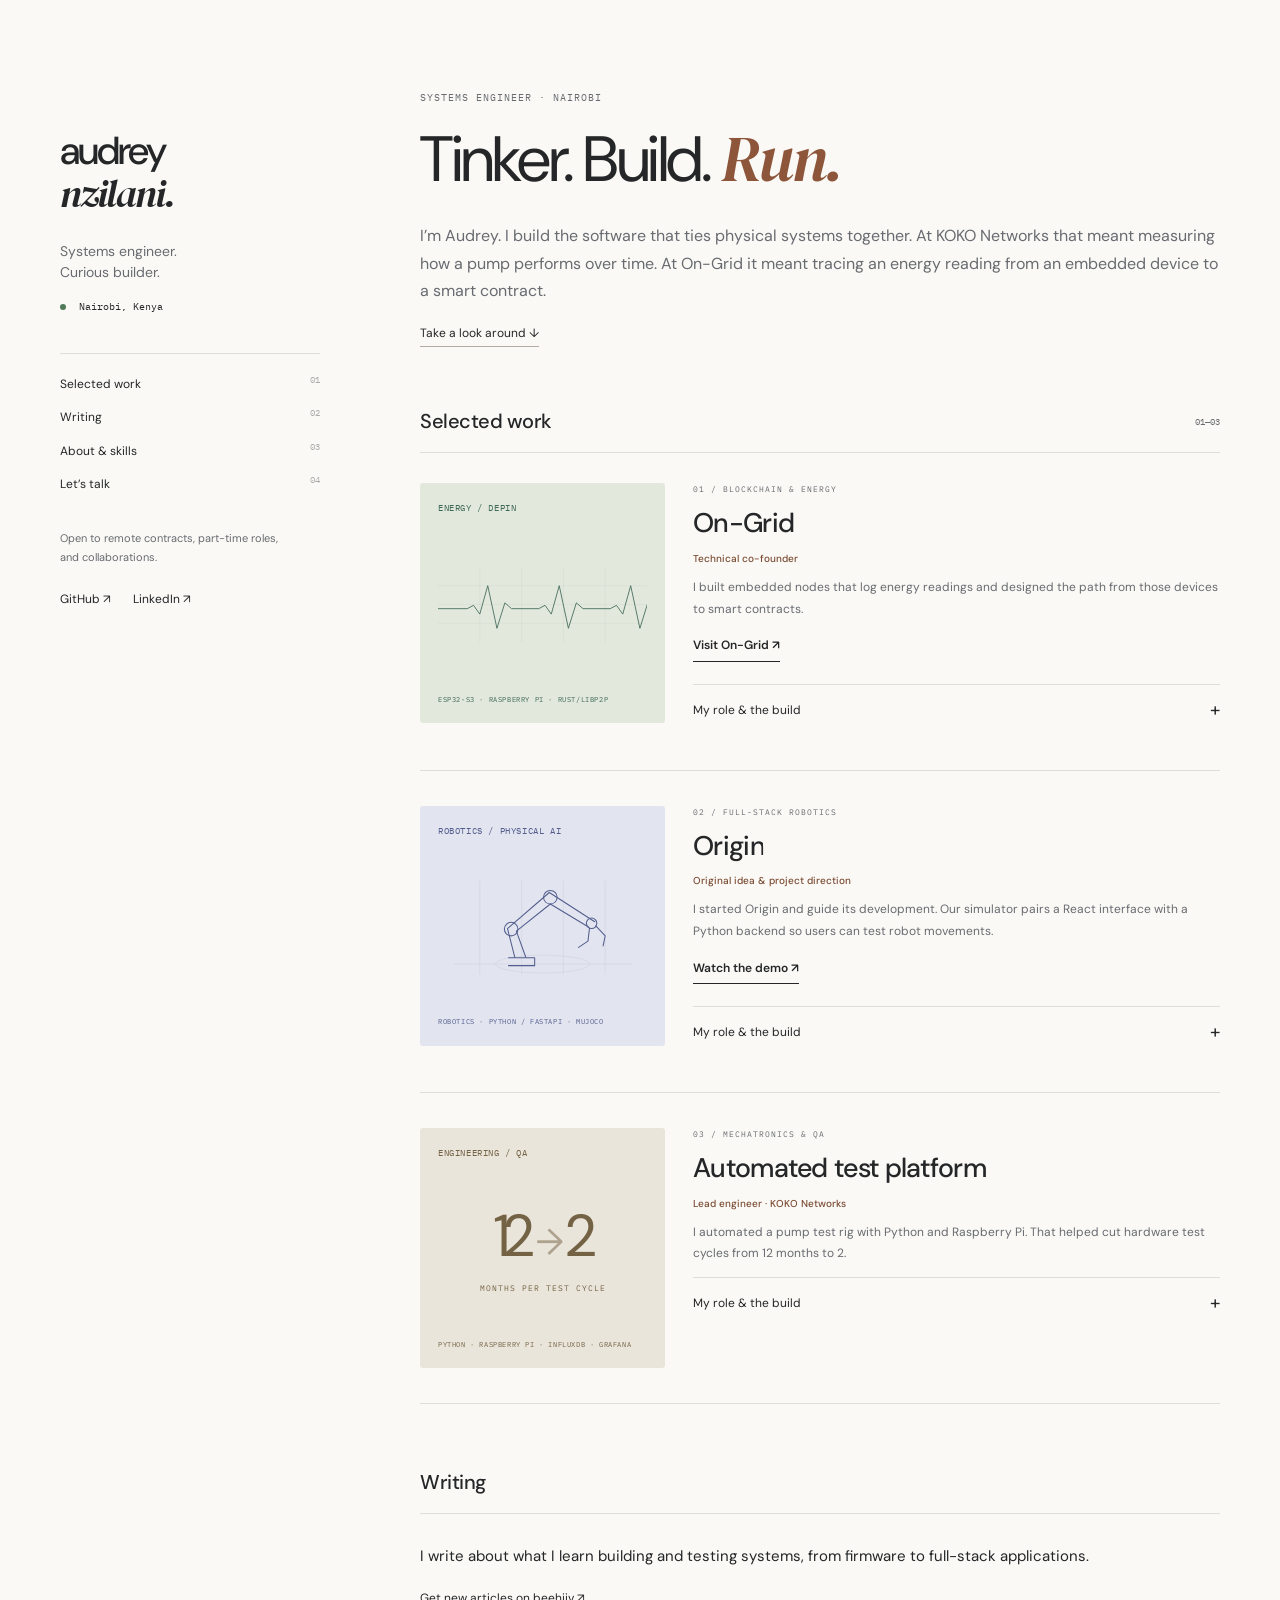
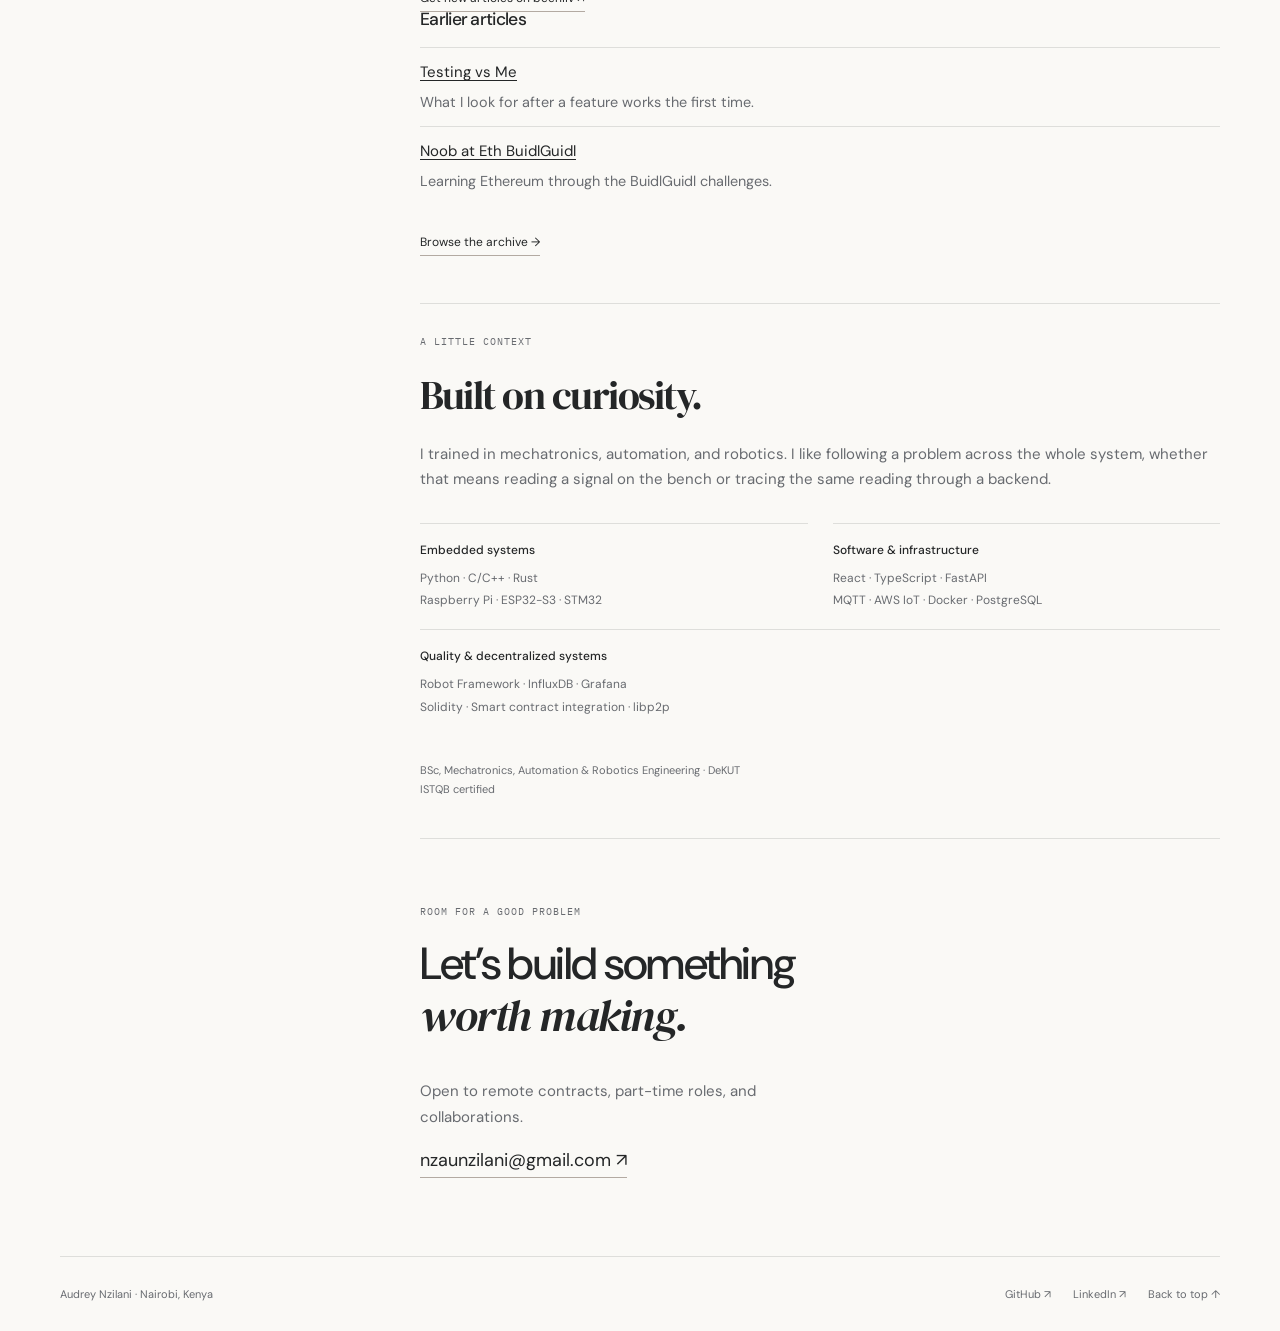
==== commit 27cda6b2: "Show systems engineering through embedded and mechatronics work and link the newsletter" ====
--- a/index.html
+++ b/index.html
@@ -3,7 +3,7 @@
 <head>
 <meta charset="utf-8">
 <meta name="viewport" content="width=device-width,initial-scale=1">
-<meta name="description" content="Audrey Nzilani — QA automation, full-stack software and blockchain engineering. Open to remote projects.">
+<meta name="description" content="Audrey Nzilani is a systems engineer in Nairobi working across mechatronics, embedded devices, and software. Explore her projects and writing.">
 <title>Audrey Nzilani — Tinker. Build. Run.</title>
 <link rel="icon" href="./assets/portfolio/favicon.svg">
 <link rel="stylesheet" href="./assets/portfolio/styles.css">
@@ -36,10 +36,10 @@
 </aside>
 <main id="main">
 <section class="editorial-intro">
-<p class="eyebrow">QA / FULL-STACK DEVELOPMENT / BLOCKCHAIN</p>
+<p class="eyebrow">SYSTEMS ENGINEER · NAIROBI</p>
 <h1>Tinker. Build. <em>Run.</em>
 </h1>
-<p>I’m Audrey, a systems engineer in Nairobi. I’ve automated pump tests at KOKO Networks, started the Origin robotics simulator project, and connected energy devices to smart contracts at On-Grid.</p>
+<p>I’m Audrey. I build the software that ties physical systems together. At KOKO Networks that meant measuring how a pump performs over time. At On-Grid it meant tracing an energy reading from an embedded device to a smart contract.</p>
 <a class="simple-link" href="#work">Take a look around ↓</a>
 </section>
 <section id="work">
@@ -60,7 +60,7 @@
 <p class="eyebrow">01 / Blockchain &amp; energy</p>
 <h3>On-Grid</h3>
 <p class="role">Technical co-founder</p>
-<p>Connecting energy devices, peer-to-peer networks, and smart contracts.</p>
+<p>I built embedded nodes that log energy readings and designed the path from those devices to smart contracts.</p>
 <a class="project-action" href="https://www.ongridprotocol.com/" target="_blank" rel="noopener noreferrer">Visit On-Grid ↗</a>
 <details>
 <summary>My role &amp; the build <span aria-hidden="true">+</span>
@@ -125,10 +125,10 @@
 <span class="art-note">Python · Raspberry Pi · InfluxDB · Grafana</span>
 </div>
 <div class="project-body">
-<p class="eyebrow">03 / QA automation</p>
+<p class="eyebrow">03 / Mechatronics &amp; QA</p>
 <h3>Automated test platform</h3>
 <p class="role">Lead engineer · KOKO Networks</p>
-<p>Python automation that helped reduce hardware test cycles from 12 months to 2.</p>
+<p>I automated a pump test rig with Python and Raspberry Pi. That helped cut hardware test cycles from 12 months to 2.</p>
 <details>
 <summary>My role &amp; the build <span aria-hidden="true">+</span>
 </summary>
@@ -147,7 +147,8 @@
   <div class="section-label">
 <h2 id="writing-title">Writing</h2>
 </div>
-  <p>I’ll be publishing new articles on beehiiv about QA, full-stack development, and blockchain.</p>
+  <p>I write about what I learn building and testing systems, from firmware to full-stack applications.</p>
+  <a class="simple-link" href="https://audreys-newsletter-7947fe.beehiiv.com/subscribe">Get new articles on beehiiv ↗</a>
   <h3>Earlier articles</h3>
   <ul class="reading-list">
     <li>
@@ -164,10 +165,10 @@
 <section id="about" class="about">
 <p class="eyebrow">A LITTLE CONTEXT</p>
 <h2>Built on curiosity.</h2>
-<p>My background is in mechatronics, automation, and robotics. I work across embedded systems, full-stack software, blockchain infrastructure, and QA—connecting the pieces and making sure they hold up together.</p>
+<p>I trained in mechatronics, automation, and robotics. I like following a problem across the whole system, whether that means reading a signal on the bench or tracing the same reading through a backend.</p>
 <div class="skills">
 <div class="skill">
-<h3>Physical systems</h3>
+<h3>Embedded systems</h3>
 <p>Python · C/C++ · Rust<br>Raspberry Pi · ESP32-S3 · STM32</p>
 </div>
 <div class="skill">
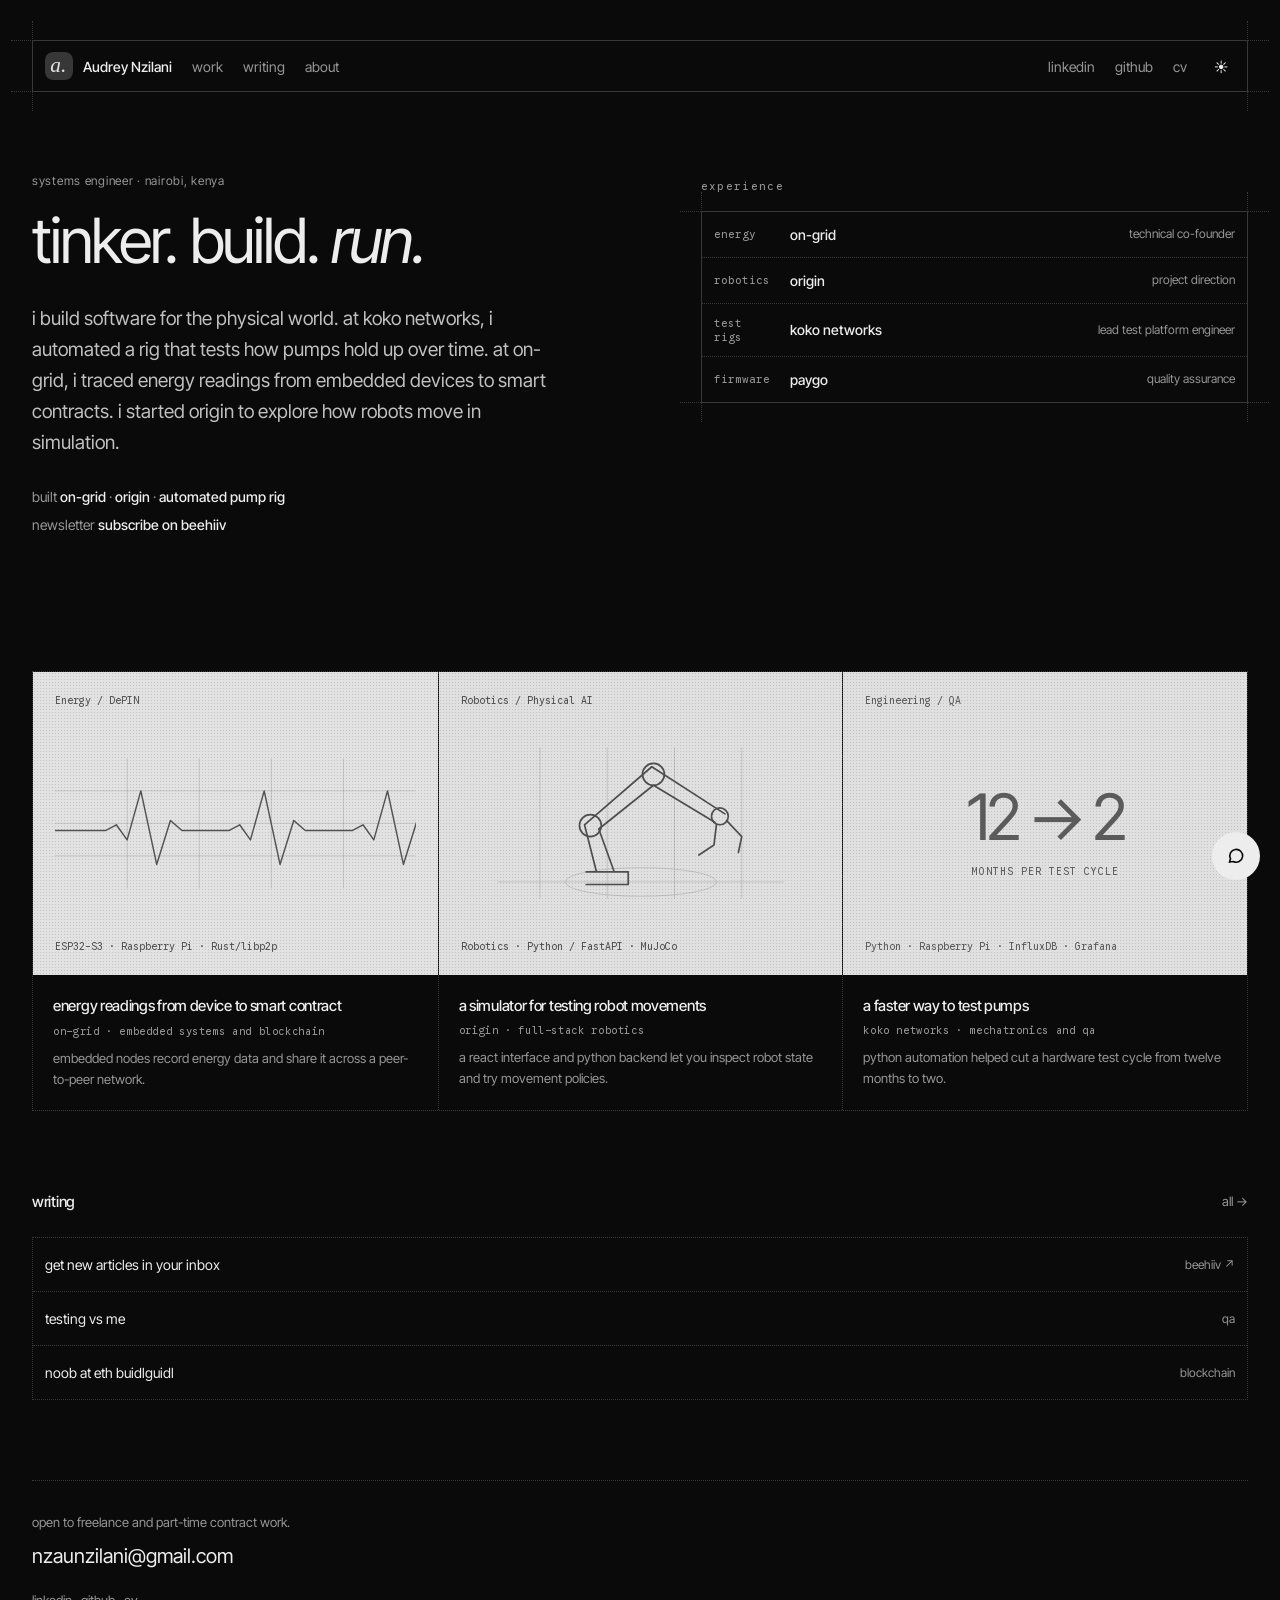
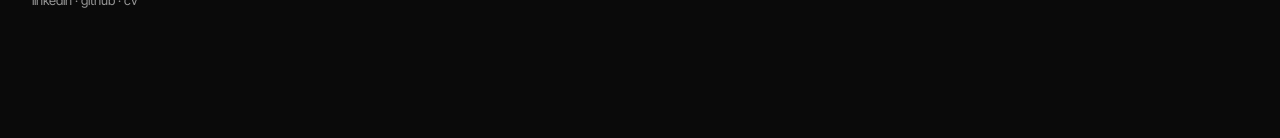
==== commit be6182ef: "Rebuild the portfolio around a responsive monochrome project index" ====
--- a/index.html
+++ b/index.html
@@ -1,85 +1,33 @@
 <!doctype html>
-<html lang="en">
-<head>
-<meta charset="utf-8">
-<meta name="viewport" content="width=device-width,initial-scale=1">
-<meta name="description" content="Audrey Nzilani is a systems engineer in Nairobi working across mechatronics, embedded devices, and software. Explore her projects and writing.">
-<title>Audrey Nzilani — Tinker. Build. Run.</title>
-<link rel="icon" href="./assets/portfolio/favicon.svg">
-<link rel="stylesheet" href="./assets/portfolio/styles.css">
-</head>
-<body class="editorial" id="top">
-<a class="skip" href="#main">Skip to content</a>
-<div class="editorial-layout">
-<aside class="profile">
-<a class="wordmark" href="#top">audrey<span>nzilani.</span>
-</a>
-<p class="profile-sub">Systems engineer.<br>Curious builder.</p>
-<p class="location">
-<span class="dot">
-</span> Nairobi, Kenya</p>
-<nav aria-label="Page navigation">
-<a href="#work">Selected work <span>01</span>
-</a>
-<a href="#articles">Writing <span>02</span>
-</a>
-<a href="#about">About &amp; skills <span>03</span>
-</a>
-<a href="#contact">Let’s talk <span>04</span>
-</a>
-</nav>
-<p class="availability">Open to remote contracts, part-time roles, and collaborations.</p>
-<div class="socials">
-<a href="https://github.com/dreybuilds" target="_blank" rel="noopener noreferrer">GitHub ↗</a>
-<a href="https://ke.linkedin.com/in/audrey-nzilani" target="_blank" rel="noopener noreferrer">LinkedIn ↗</a>
-</div>
-</aside>
-<main id="main">
-<section class="editorial-intro">
-<p class="eyebrow">SYSTEMS ENGINEER · NAIROBI</p>
-<h1>Tinker. Build. <em>Run.</em>
-</h1>
-<p>I’m Audrey. I build the software that ties physical systems together. At KOKO Networks that meant measuring how a pump performs over time. At On-Grid it meant tracing an energy reading from an embedded device to a smart contract.</p>
-<a class="simple-link" href="#work">Take a look around ↓</a>
-</section>
-<section id="work">
-<div class="section-label">
-<h2 id="projects">Selected work</h2>
-<span>01—03</span>
-</div>
-<article class="project" id="ongrid">
-<div class="art ongrid-art">
+<html lang="en"><head>
+<meta charset="utf-8"><meta name="viewport" content="width=device-width, initial-scale=1">
+<meta name="description" content="Audrey Nzilani, systems engineer in Nairobi. Embedded systems, robotics, full-stack development and QA.">
+<title>Tinker. Build. Run. | Audrey Nzilani</title>
+<link rel="icon" href="assets/portfolio/favicon.svg">
+<link rel="stylesheet" href="assets/portfolio/styles.css">
+<script src="assets/portfolio/site.js" defer></script>
+</head><body><a class="skip" href="#main">Skip to content</a>
+<div class="shell">
+<header><nav aria-label="Primary">
+<a class="brand" href="./"><img src="assets/portfolio/favicon.svg" alt="">Audrey Nzilani</a>
+<div class="nav-pages"><a href="./#work">work</a><a href="./#articles">writing</a><a href="cv.html#about">about</a></div>
+<div class="nav-end"><a class="social" href="https://ke.linkedin.com/in/audrey-nzilani">linkedin</a><a class="social" href="https://github.com/dreybuilds">github</a><a href="cv.html">cv</a><button type="button" id="theme" aria-label="Switch to light mode" hidden>☀</button></div>
+</nav></header>
+<main id="main"><section class="intro" id="about">
+<div><p class="kicker">systems engineer · nairobi, kenya</p>
+<h1>tinker. build. <em>run.</em></h1>
+<p class="lead">i build software for the physical world. at koko networks, i automated a rig that tests how pumps hold up over time. at on-grid, i traced energy readings from embedded devices to smart contracts. i started origin to explore how robots move in simulation.</p>
+<p class="inline">built <a href="ongrid.html">on-grid</a> · <a href="origin.html">origin</a> · <a href="pump.html">automated pump rig</a></p>
+<p class="inline">newsletter <a href="https://audreys-newsletter-7947fe.beehiiv.com/subscribe">subscribe on beehiiv</a></p></div>
+<div class="roles"><h2 class="label">experience</h2><ul class="experience"><li><small>energy</small><b>on-grid</b><span>technical co-founder</span></li><li><small>robotics</small><b>origin</b><span>project direction</span></li><li><small>test rigs</small><b>koko networks</b><span>lead test platform engineer</span></li><li><small>firmware</small><b>paygo</b><span>quality assurance</span></li></ul></div></section><section id="work" aria-label="Selected work"><div class="cards" id="projects"><a class="card" id="ongrid" href="ongrid.html"><div class="art ongrid-art">
 <span class="art-caption">Energy / DePIN</span>
 <svg viewBox="0 0 500 180" aria-hidden="true">
 <path class="gridline" d="M0 45h500M0 90h500M0 135h500M100 0v180M200 0v180M300 0v180M400 0v180"/>
 <path class="wave" d="M0 100H70l15-8 15 21 19-68 22 102 19-61 16 14h65l15-8 15 21 19-68 22 102 19-61 16 14h65l15-8 15 21 19-68 22 102 19-61 16 14h65"/>
 </svg>
 <span class="art-note">ESP32-S3 · Raspberry Pi · Rust/libp2p</span>
-</div>
-<div class="project-body">
-<p class="eyebrow">01 / Blockchain &amp; energy</p>
-<h3>On-Grid</h3>
-<p class="role">Technical co-founder</p>
-<p>I built embedded nodes that log energy readings and designed the path from those devices to smart contracts.</p>
-<a class="project-action" href="https://www.ongridprotocol.com/" target="_blank" rel="noopener noreferrer">Visit On-Grid ↗</a>
-<details>
-<summary>My role &amp; the build <span aria-hidden="true">+</span>
-</summary>
-<div class="story">
-                <p>
-<strong>At the edge:</strong> I built ESP32-S3 and Raspberry Pi nodes for data logging and verification across peer-to-peer networks using Rust/libp2p.</p>
-                <p>
-<strong>Across the system:</strong> I designed the off-chain and on-chain architecture, integrated backend data collection with smart contract ABIs, and collaborated with smart contract and full-stack developers.</p>
-                <p>
-<strong>From prototype to hardware:</strong> I coordinated with fabricators on technical specifications, manufacturability, and the transition toward production. InfluxDB and Grafana supported energy profiling and anomaly detection.</p>
-                <a class="text-link" href="https://devfolio.co/projects/ongrid-protocol-1d68" target="_blank" rel="noopener noreferrer">View the project submission <span aria-hidden="true">↗</span>
-</a>
-              </div>
-</details>
-</div>
-</article>
-<article class="project" id="origin">
-<div class="art origin-art">
+</div><div class="caption"><h3>energy readings from device to smart contract</h3><small>on-grid · embedded systems and blockchain</small><p>embedded nodes record energy data and share it across a peer-to-peer network.</p></div></a>
+<a class="card" id="origin" href="origin.html"><div class="art origin-art">
 <span class="art-caption">Robotics / Physical AI</span>
 <svg viewBox="0 0 400 200" aria-hidden="true">
 <g class="gridline">
@@ -95,110 +43,16 @@
 </g>
 </svg>
 <span class="art-note">Robotics · Python / FastAPI · MuJoCo</span>
-</div>
-<div class="project-body">
-<p class="eyebrow">02 / Full-stack robotics</p>
-<h3>Origin</h3>
-<p class="role">Original idea & project direction</p>
-<p>I started Origin and guide its development. Our simulator pairs a React interface with a Python backend so users can test robot movements.</p>
-<a class="project-action" href="https://youtu.be/T4HpLGBpcgM" target="_blank" rel="noopener noreferrer">Watch the demo ↗</a>
-<details>
-<summary>My role &amp; the build <span aria-hidden="true">+</span>
-</summary>
-<div class="story">
-                <p>
-<strong>My contribution:</strong> The original idea, project leadership, and ongoing direction. I also made the linked project video.</p>
-                <p>
-<strong>Built together:</strong> A collaborating developer contributed substantial implementation work. The project now includes a completed MuJoCo backend.</p>
-                <p>The public simulator pairs a React interface with a Python backend. It reads robot state through Origin, computes controls, and sends actions back to the simulator. Users can select movement policies, inspect live state, and send manual actions.</p>
-                <a class="text-link" href="https://github.com/OriginRobotVerse/gen-sim" target="_blank" rel="noopener noreferrer">Explore the simulator <span aria-hidden="true">↗</span>
-</a>
-              </div>
-</details>
-</div>
-</article>
-<article class="project" id="pump">
-<div class="art pump-art">
+</div><div class="caption"><h3>a simulator for testing robot movements</h3><small>origin · full-stack robotics</small><p>a react interface and python backend let you inspect robot state and try movement policies.</p></div></a>
+<a class="card" id="pump" href="pump.html"><div class="art pump-art">
 <span class="art-caption">Engineering / QA</span>
 <div class="metric">12 <span>→</span> 2<small>MONTHS PER TEST CYCLE</small>
 </div>
 <span class="art-note">Python · Raspberry Pi · InfluxDB · Grafana</span>
+</div><div class="caption"><h3>a faster way to test pumps</h3><small>koko networks · mechatronics and qa</small><p>python automation helped cut a hardware test cycle from twelve months to two.</p></div></a></div></section><section id="articles" class="writing"><div class="section-head"><h2>writing</h2><a href="archive.html">all →</a></div>
+<ul><li><a href="https://audreys-newsletter-7947fe.beehiiv.com/subscribe"><span>get new articles in your inbox</span><small>beehiiv ↗</small></a></li><li><a href="article.html?file=revelations_on_testing.md"><span>testing vs me</span><small>qa</small></a></li><li><a href="article.html?file=speedrun_eth.md"><span>noob at eth buidlguidl</span><small>blockchain</small></a></li></ul></section></main>
+<footer id="contact"><p>open to freelance and part-time contract work.</p><a href="mailto:nzaunzilani@gmail.com">nzaunzilani@gmail.com</a><aside><a href="https://ke.linkedin.com/in/audrey-nzilani">linkedin</a> · <a href="https://github.com/dreybuilds">github</a> · <a href="cv.html">cv</a></aside></footer>
 </div>
-<div class="project-body">
-<p class="eyebrow">03 / Mechatronics &amp; QA</p>
-<h3>Automated test platform</h3>
-<p class="role">Lead engineer · KOKO Networks</p>
-<p>I automated a pump test rig with Python and Raspberry Pi. That helped cut hardware test cycles from 12 months to 2.</p>
-<details>
-<summary>My role &amp; the build <span aria-hidden="true">+</span>
-</summary>
-<div class="story">
-<p>
-<strong>My role:</strong> Lead engineer on the automated test platform at KOKO Networks.</p>
-<p>I developed the Python automation and moved test data from CSV files into InfluxDB, with EC2 storage, S3 backups, and Grafana dashboards. Raspberry Pi and RP2040 nodes extended testing across multiple points.</p>
-<p>
-<strong>The result:</strong> Test cycles reduced from 12 months to 2 months, as documented in my CV.</p>
-</div>
-</details>
-</div>
-</article>
-</section>
-<section id="articles" aria-labelledby="writing-title">
-  <div class="section-label">
-<h2 id="writing-title">Writing</h2>
-</div>
-  <p>I write about what I learn building and testing systems, from firmware to full-stack applications.</p>
-  <a class="simple-link" href="https://audreys-newsletter-7947fe.beehiiv.com/subscribe">Get new articles on beehiiv ↗</a>
-  <h3>Earlier articles</h3>
-  <ul class="reading-list">
-    <li>
-<a href="article.html?file=revelations_on_testing.md">Testing vs Me</a>
-<span>What I look for after a feature works the first time.</span>
-</li>
-    <li>
-<a href="article.html?file=speedrun_eth.md">Noob at Eth BuidlGuidl</a>
-<span>Learning Ethereum through the BuidlGuidl challenges.</span>
-</li>
-  </ul>
-  <a class="simple-link" href="archive.html">Browse the archive →</a>
-</section>
-<section id="about" class="about">
-<p class="eyebrow">A LITTLE CONTEXT</p>
-<h2>Built on curiosity.</h2>
-<p>I trained in mechatronics, automation, and robotics. I like following a problem across the whole system, whether that means reading a signal on the bench or tracing the same reading through a backend.</p>
-<div class="skills">
-<div class="skill">
-<h3>Embedded systems</h3>
-<p>Python · C/C++ · Rust<br>Raspberry Pi · ESP32-S3 · STM32</p>
-</div>
-<div class="skill">
-<h3>Software &amp; infrastructure</h3>
-<p>React · TypeScript · FastAPI<br>MQTT · AWS IoT · Docker · PostgreSQL</p>
-</div>
-<div class="skill">
-<h3>Quality &amp; decentralized systems</h3>
-<p>Robot Framework · InfluxDB · Grafana<br>Solidity · Smart contract integration · libp2p</p>
-</div>
-</div>
-<p class="credential">BSc, Mechatronics, Automation &amp; Robotics Engineering · DeKUT<br>ISTQB certified</p>
-</section>
-<section class="contact" id="contact">
-<p class="eyebrow">ROOM FOR A GOOD PROBLEM</p>
-<h2>Let’s build something<br>
-<em>worth making.</em>
-</h2>
-<p>Open to remote contracts, part-time roles, and collaborations.</p>
-<a class="email" href="mailto:nzaunzilani@gmail.com">nzaunzilani@gmail.com ↗</a>
-</section>
-</main>
-</div>
-<footer>
-<span>Audrey Nzilani · Nairobi, Kenya</span>
-<div>
-<a href="https://github.com/dreybuilds" target="_blank" rel="noopener noreferrer">GitHub ↗</a>
-<a href="https://ke.linkedin.com/in/audrey-nzilani" target="_blank" rel="noopener noreferrer">LinkedIn ↗</a>
-<a href="#top">Back to top ↑</a>
-</div>
-</footer>
-</body>
-</html>
+<button type="button" class="chat" popovertarget="work-guide" aria-label="Ask about my work"><svg viewBox="0 0 24 24" aria-hidden="true"><path d="M5 18.5 6 15a7 7 0 1 1 3 3z"/></svg></button>
+<section id="work-guide" popover aria-label="Portfolio guide"><strong>about my work</strong><p>what would you like to explore?</p><a href="ongrid.html">embedded systems and blockchain →</a><a href="origin.html">full-stack robotics →</a><a href="pump.html">mechatronics and qa →</a><a href="mailto:nzaunzilani@gmail.com">ask audrey by email ↗</a></section>
+</body></html>
--- a/assets/portfolio/styles.css
+++ b/assets/portfolio/styles.css
@@ -1,23 +1,91 @@
-@import url('https://fonts.googleapis.com/css2?family=DM+Sans:wght@400;500;550;600;650;700&family=DM+Serif+Display:ital@0;1&family=Space+Grotesk:wght@400;500;600;700&family=IBM+Plex+Mono:wght@400;500&display=swap');
-:root{--sans:'DM Sans',Arial,sans-serif;--serif:'DM Serif Display',Georgia,serif;--mono:'IBM Plex Mono',monospace;--ink:#242627;--muted:#686b70;--line:#dededb;--paper:#faf9f6;--accent:#465bc6}*{box-sizing:border-box}html{scroll-behavior:smooth;scroll-padding-top:85px}body{margin:0;background:var(--paper);color:var(--ink);font:15px/1.7 var(--sans);-webkit-font-smoothing:antialiased}a{color:inherit;text-decoration:none}a:hover{opacity:.75}a:focus-visible,summary:focus-visible{outline:3px solid var(--accent);outline-offset:5px}h1,h2,h3,p{margin-top:0}h1,h2,h3{line-height:1.1;font-weight:500}h1{letter-spacing:-3px}h2{letter-spacing:-1.5px}h3{letter-spacing:-.7px}em{font-family:var(--serif);font-weight:400}svg{display:block;width:100%}.eyebrow{font:10px/1.6 var(--mono);letter-spacing:1px;text-transform:uppercase;color:var(--muted);margin-bottom:18px}.variant-nav{position:sticky;top:0;z-index:20;background:#fffef7f5;border-bottom:1px solid #d9d9d4;padding:12px 28px;display:flex;gap:24px;justify-content:space-between;align-items:center;color:#32353b;font:11px/1.5 var(--sans)}.variant-nav>div{display:flex;gap:24px;flex-wrap:wrap}.variant-nav a[aria-current=page]{font-weight:700;color:#465bc6}.wordmark{font-size:26px;letter-spacing:-1px;font-weight:650;line-height:1.1}.dot{width:6px;height:6px;display:inline-block;background:#507958;border-radius:50%;margin-right:7px}.skip{position:fixed;top:-100px;background:#fff;color:#222;z-index:40;padding:12px}.skip:focus{top:0}.socials{display:flex;gap:22px;font-size:12px}.section-label{display:flex;align-items:center;justify-content:space-between;gap:20px;border-bottom:1px solid var(--line);padding-bottom:20px;margin-bottom:30px}.section-label h2{margin:0;font-size:20px;letter-spacing:-.5px}.section-label>span{font:9px var(--mono);color:var(--muted)}.project{min-width:0}.project h3{font-size:35px;margin:0 0 12px}.role{font-size:11px;color:var(--accent);font-weight:500}.project-body>p:not(.eyebrow):not(.role){color:var(--muted);font-size:14px}.art{position:relative;padding:24px;overflow:hidden;display:flex;flex-direction:column;justify-content:space-between;min-height:245px;color:#3c6855}.art svg{height:155px}.art-caption,.art-note{font:9px/1.5 var(--mono);letter-spacing:.6px;text-transform:uppercase;position:relative;z-index:1}.art-note{font-size:8px}.ongrid-art{background:#e3e8dd}.origin-art{background:#e2e4ef;color:#535e8e}.pump-art{background:#eae5da;color:#746245}.gridline{fill:none;stroke:currentColor;stroke-width:.7;opacity:.2}.wave,.arm{fill:none;stroke:currentColor;stroke-width:2;stroke-linecap:round;stroke-linejoin:round}.metric{font:70px/1 var(--sans);letter-spacing:-5px;text-align:center;margin:25px 0}.metric>span{font-size:36px;vertical-align:middle;opacity:.5}.metric small{display:block;font:8px var(--mono);letter-spacing:1px;margin-top:18px}.project-action{display:inline-block;font-size:12px;font-weight:600;padding-bottom:5px;border-bottom:1px solid;margin:0 0 22px}details{border-top:1px solid var(--line)}summary{cursor:pointer;list-style:none;display:flex;justify-content:space-between;gap:10px;font-size:12px;padding:15px 0}summary::-webkit-details-marker{display:none}summary span{font-size:19px;line-height:1}details[open] summary span{transform:rotate(45deg)}.story{font-size:13px;color:var(--muted);padding-bottom:15px}.story p{margin-bottom:15px}.story strong{color:var(--ink);font-weight:600}.story a{text-decoration:underline;text-underline-offset:4px}.story span[aria-hidden]{margin-left:6px}.skills{margin-top:30px}.skill{padding:17px 0;border-top:1px solid var(--line)}.skill h3{font-size:12px;line-height:1.5;letter-spacing:0;margin-bottom:8px}.skill p{font-size:12px;line-height:1.9;color:var(--muted);margin:0}.credential{font-size:11px!important;color:var(--muted);margin-top:25px}.email{overflow-wrap:anywhere}.contact p{color:var(--muted);max-width:440px}footer{max-width:1160px;margin:auto;padding:28px 0;display:flex;justify-content:space-between;gap:20px;font-size:11px;color:var(--muted)}footer>div{display:flex;gap:22px}.pill{display:inline-block;background:var(--ink);color:var(--paper);padding:12px 22px;border-radius:30px;font-size:12px}
-/* 01 / Editorial: an anchored introduction and a quiet project index. */
-.editorial{--accent:#7a4a31;--paper:#faf9f6}.editorial-layout{max-width:1160px;margin:80px auto 0;display:grid;grid-template-columns:260px minmax(0,1fr);gap:100px}.profile{position:sticky;top:130px;align-self:start}.profile .wordmark{font-size:39px;font-weight:500;letter-spacing:-2px}.profile .wordmark span{display:block;font-family:var(--serif);font-style:italic}.profile-sub{margin:25px 0 17px;color:var(--muted);font-size:14px;line-height:1.5}.location{font:10px var(--mono);margin-bottom:40px}.profile nav{display:grid;gap:13px;font-size:12px;border-top:1px solid var(--line);padding-top:20px}.profile nav a{display:flex;justify-content:space-between}.profile nav span{font:9px var(--mono);color:#aaa}.profile .availability{font-size:11px;color:var(--muted);max-width:220px;margin:35px 0 22px}.editorial-intro{padding:10px 0 65px}.editorial h1{font-size:64px;font-weight:400;line-height:1.1;letter-spacing:-2.5px;margin:0 0 27px}.editorial h1 em{color:#8d563b}.editorial-intro>p:not(.eyebrow){font-size:16px;color:var(--muted);line-height:1.7}.simple-link{font-size:12px;border-bottom:1px solid #b3aaa2;padding-bottom:5px}.editorial .project{display:grid;grid-template-columns:245px minmax(0,1fr);gap:28px;padding:0 0 35px;margin:0 0 35px;border-bottom:1px solid var(--line);align-items:start}.editorial .art{min-height:240px;border-radius:3px;padding:18px}.editorial .art svg{height:125px}.editorial .art-note{font-size:7px}.editorial .project h3{font-size:27px}.editorial .project .eyebrow{font-size:8px;margin-bottom:12px}.editorial .project-body>p:not(.eyebrow):not(.role){font-size:12px;line-height:1.8}.editorial .project .role{font-size:10px}.editorial .project .metric{font-size:59px}.editorial .about{padding-top:30px}.editorial .about>p:not(.eyebrow){font-size:15px;color:var(--muted)}.editorial .about h2{font:40px var(--serif);margin-bottom:20px}.editorial .skills{display:grid;grid-template-columns:1fr 1fr;gap:0 25px}.editorial .skill:last-child{grid-column:1/-1}.editorial .contact{padding:65px 0 80px;border-top:1px solid var(--line);margin-top:40px}.editorial .contact h2{font-size:45px;line-height:1.15}.editorial .contact .email{font-size:18px;border-bottom:1px solid #b3aaa2;padding-bottom:5px}.editorial footer{border-top:1px solid var(--line)}
-/* 02 / Signal: dark, architectural, with a project-by-project rhythm. */
-.signal{--paper:#14171b;--ink:#ebedf1;--muted:#a3a8b2;--line:#353940;--accent:#b7cdfc;font-family:'Space Grotesk',var(--sans)}.signal-header,.signal main{max-width:1160px;margin:auto}.signal-header{height:100px;display:flex;justify-content:space-between;align-items:center;border-bottom:1px solid var(--line)}.signal .wordmark{font-size:31px;color:#bed0ff}.signal .wordmark span{font:10px var(--mono);margin-left:20px;color:var(--ink);letter-spacing:1px}.signal-header nav{display:flex;gap:32px;font-size:12px}.signal .dot{background:#b9d6a4}.hero-top{display:flex;justify-content:space-between;padding:30px 0 38px}.signal h1{font-size:clamp(60px,7.5vw,105px);line-height:1.04;font-weight:400;letter-spacing:-5px;margin-bottom:42px}.signal h1>span{color:#b7cdfc}.signal-hero{position:relative}.signal-hero:after{content:'+';position:absolute;right:15px;top:135px;font:140px/1 var(--sans);font-weight:400;color:#343b47;transform:rotate(15deg);pointer-events:none}.signal-hero-bottom{display:flex;justify-content:space-between;gap:35px;align-items:center}.signal-hero-bottom>p{max-width:420px;color:var(--muted);font-size:17px;margin:0}.signal .pill{background:#b7cdfc;color:#182234;border-radius:4px;padding:14px 25px}.system-line{display:flex;justify-content:space-between;align-items:center;margin:55px 0 80px;padding:23px 0;border-block:1px solid var(--line);font:9px var(--mono);color:var(--muted);gap:12px}.system-line b{color:#b7cdfc;font-weight:400}.signal .section-label h2{font-size:43px;letter-spacing:-2px}.signal .section-label h2 span{color:#b7cdfc}.signal .project{display:grid;grid-template-columns:1.1fr 1fr;background:#1d2228;border:1px solid var(--line);border-radius:8px;overflow:hidden;margin-bottom:24px;align-items:stretch}.signal .project-body{padding:35px}.signal .project h3{font-size:39px}.signal .art{min-height:335px;background:#202d2c;color:#b5c9b3;padding:30px}.signal .art svg{height:200px}.signal .origin-art{background:#242c40;color:#b7cdfc}.signal .pump-art{background:#302a25;color:#ddc7b2}.signal .metric{font-size:100px}.signal .project:nth-of-type(2) .art{order:2}.signal-about{display:grid;grid-template-columns:1fr 1fr;gap:80px;margin:95px 0}.signal-about h2{font-size:38px;line-height:1.2}.signal-about>div>p{color:var(--muted)}.signal .contact{padding:55px 0 65px;border-top:1px solid var(--line)}.signal .contact h2{font-size:65px;letter-spacing:-3px}.signal .contact h2 span{color:#b7cdfc}.signal .contact .email{display:flex;align-items:center;justify-content:space-between;font-size:27px;color:#b7cdfc;margin-top:28px}.signal .contact .email small{font:13px var(--mono)}.signal footer{border-top:1px solid var(--line)}
-/* 03 / Studio: a compact, personal grid with warm accent colors. */
-.studio{--paper:#f1f0eb;--ink:#29282b;--muted:#6b696c;--line:#d7d5d0;--accent:#5e467b}.studio-header,.studio main{max-width:1160px;margin:auto}.studio-header{display:flex;align-items:center;justify-content:space-between;padding:38px 0}.studio-header .wordmark{font-size:28px;letter-spacing:-1.5px}.studio-header .wordmark span{font:13px var(--sans);margin-left:4px;vertical-align:top}.studio-header nav{display:flex;gap:28px;font-size:12px}.bento{display:grid;grid-template-columns:repeat(3,minmax(0,1fr));gap:20px}.intro-tile{grid-column:span 2;background:#e7e2f0;border-radius:18px;padding:42px;min-height:380px;position:relative;overflow:hidden}.intro-tile .eyebrow{color:#6b6179}.intro-tile h1{font-size:57px;letter-spacing:-2.7px;margin-bottom:22px}.intro-tile h1 em{color:#655078}.intro-tile>p:not(.eyebrow){max-width:360px;color:#655e6c;font-size:14px}.intro-tile .pill{background:#3d334a;color:#fff;margin-top:6px}.tile-signature{position:absolute;font:italic 120px var(--serif);color:#b6a5cc;right:45px;bottom:10px;letter-spacing:-14px;pointer-events:none}.tile-signature span{font:35px var(--sans);position:absolute;top:15px;right:-20px;letter-spacing:0}.availability-tile{border:1px solid var(--line);border-radius:18px;padding:34px 28px;display:flex;flex-direction:column;justify-content:space-between;background:#faf9f6}.availability-tile>p{font:38px/1.12 var(--serif);letter-spacing:-1px;margin:30px 0 20px}.availability-tile>span:not(.eyebrow){font-size:11px;color:var(--muted)}.availability-tile>a{font-size:14px;padding-top:25px}.studio .project{border:1px solid #d8d5cc;border-radius:18px;background:#faf9f6;overflow:hidden;align-self:start}.studio #ongrid{grid-column:span 2;display:grid;grid-template-columns:1fr 1fr;align-self:stretch}.studio #origin{grid-column:3;grid-row:2/span 2}.studio .project-body{padding:25px}.studio .project h3{font-size:30px}.studio .project-body>.eyebrow{font-size:8px}.studio .project-body>.role{font-size:10px}.studio .project-body>p:not(.eyebrow):not(.role){font-size:12px}.studio .art{min-height:235px;padding:22px}.studio #ongrid .art{justify-content:space-around;background:#dce6d1}.studio #ongrid .art svg{height:180px}.studio .origin-art{background:#eaded6;color:#98694d}.studio .pump-art{min-height:170px;height:170px;background:#e1e4ed;color:#5e6586}.studio .pump-art .metric{font-size:57px;margin:5px 0}.studio .pump-art .metric small{margin-top:8px}.studio .pump-art .art-note{display:none}.studio #pump h3{font-size:25px}.github-tile{border-radius:18px;background:#e9e3ca;display:flex;flex-direction:column;justify-content:space-between;padding:30px;min-height:270px}.github-tile>span:not(.eyebrow){font:31px/1.15 var(--serif);letter-spacing:-.6px}.github-tile>strong{font-size:12px;font-weight:500;margin-top:30px}.studio-about{display:grid;grid-template-columns:1fr 1.5fr;gap:100px;padding:85px 0}.studio-about h2{font-size:59px;line-height:1.1;letter-spacing:-3px}.studio-about h2 em{color:#765a92}.studio-about>div>p{color:var(--muted);font-size:14px}.studio .contact{border-top:1px solid var(--line);border-bottom:1px solid var(--line);padding:40px 0;display:flex;flex-direction:column;gap:12px}.studio .contact>p{font-size:12px;margin:0}.studio .contact .email{font-size:43px;letter-spacing:-2px;line-height:1.2}.studio .contact>span{font-size:12px;color:var(--muted)}
-/* Comparison gallery. */
-.gallery{--paper:#f5f5f3}.gallery main{max-width:1280px;margin:0 auto;padding:55px 40px}.gallery-header{display:flex;justify-content:space-between;align-items:center;gap:20px}.gallery-header>a:not(.wordmark){font-size:12px}.gallery-intro{padding:45px 0 35px;max-width:680px}.gallery-intro h1{font-size:60px;font-weight:500;line-height:1.05;letter-spacing:-3px;margin-bottom:20px}.gallery-intro p{color:var(--muted);font-size:15px}.gallery-grid{display:grid;grid-template-columns:repeat(3,minmax(0,1fr));gap:24px}.option{background:#fff;border:1px solid #ddd;border-radius:10px;overflow:hidden}.mini-preview{height:300px;position:relative;overflow:hidden;background:#eeede7;border-bottom:1px solid #ddd}.mini-preview iframe{width:1200px;height:1000px;border:0;position:absolute;left:0;top:0;transform:scale(.31);transform-origin:0 0;pointer-events:none}.mini-preview>a{position:absolute;inset:0;z-index:2}.option-body{padding:25px}.option-body .eyebrow{margin-bottom:10px}.option h2{font-size:29px;margin-bottom:14px}.option p{font-size:13px;color:var(--muted);line-height:1.8}.option .best{font-size:11px;border-top:1px solid #ddd;padding-top:14px}.option .pill{display:block;text-align:center;font-size:12px;border-radius:5px;padding:10px;margin-top:20px}.gallery-note{font-size:13px;line-height:1.8;color:var(--muted);margin-top:30px}.reference-list{margin-top:55px;border-top:1px solid #ddd;padding-top:25px}.reference-list h2{font-size:23px}.reference-list ul{padding-left:20px;font-size:13px;color:var(--muted)}.reference-list a{text-decoration:underline;text-underline-offset:3px}.gallery footer{max-width:1200px;border-top:1px solid var(--line);margin-top:20px}
-@media(max-width:1250px){.editorial-layout{margin-inline:40px;gap:65px;grid-template-columns:220px minmax(0,1fr)}.signal-header,.signal main,.studio-header,.studio main,footer{margin-inline:40px}.editorial .project{grid-template-columns:210px minmax(0,1fr)}.editorial h1{font-size:55px}.studio .intro-tile h1{font-size:48px}.mini-preview iframe{transform:scale(.27)}.mini-preview{height:270px}}
-@media(max-width:950px){.editorial-layout{gap:40px;grid-template-columns:180px minmax(0,1fr)}.editorial .project{grid-template-columns:1fr}.editorial .art{min-height:230px}.editorial .art svg{height:150px}.editorial h1{font-size:48px}.profile .wordmark{font-size:33px}.signal .project-body{padding:25px}.signal .project h3{font-size:31px}.signal-hero:after{display:none}.signal-about{gap:40px}.bento{grid-template-columns:1fr 1fr}.intro-tile{grid-column:1/-1}.availability-tile{grid-column:1;grid-row:2;min-height:280px}.studio #ongrid{grid-column:1/-1;grid-row:3}.studio #origin{grid-column:2;grid-row:2}.studio #pump{grid-column:1;grid-row:4}.github-tile{grid-column:2;grid-row:4;align-self:stretch}.studio-about{gap:45px}.gallery-grid{grid-template-columns:1fr}.option{display:grid;grid-template-columns:1.2fr 1fr}.mini-preview{height:330px;border:0}.mini-preview iframe{transform:scale(.34)}.gallery-intro h1{font-size:52px}.gallery footer{margin-inline:40px}}
-@media(max-width:650px){html{scroll-padding-top:115px}.variant-nav{padding:10px 18px;gap:8px;align-items:start;flex-direction:column}.variant-nav>div{gap:17px;font-size:10px}.editorial-layout{display:block;margin:35px 22px 0}.profile{position:static}.profile .wordmark{font-size:30px}.profile .wordmark span{display:inline;margin-left:5px}.profile-sub,.profile .location,.profile .availability,.profile .socials{display:none}.profile nav{display:flex;gap:22px;border:0;padding-top:22px;font-size:11px}.profile nav span{display:none}.editorial-intro{padding:45px 0}.editorial h1{font-size:46px;letter-spacing:-2px}.editorial-intro>p:not(.eyebrow){font-size:14px}.editorial .project{gap:22px}.editorial .art{min-height:230px}.editorial .project h3{font-size:30px}.editorial .project-body>p:not(.eyebrow):not(.role){font-size:14px}.editorial .skills{display:block}.editorial .contact h2{font-size:38px}.editorial .contact .email{font-size:16px}.signal-header,.signal main,.studio-header,.studio main,footer{margin-inline:22px}.signal-header{height:85px}.signal .wordmark span{display:none}.signal-header nav{font-size:11px;gap:20px}.hero-top{padding:27px 0 25px;gap:20px}.hero-top>.eyebrow:last-child{display:none}.signal h1{font-size:clamp(36px,8.2vw,52px);letter-spacing:-2px;margin-bottom:28px}.signal-hero-bottom{display:block}.signal-hero-bottom p{font-size:15px;margin-bottom:25px}.system-line{font-size:7px;gap:5px;flex-wrap:wrap;justify-content:flex-start;margin:35px 0 50px}.system-line b{margin-inline:6px}.signal .section-label{display:block}.signal .section-label h2{font-size:34px;margin-bottom:15px}.signal .section-label>span{font-size:8px}.signal .project{display:block}.signal .art{min-height:245px;padding:22px}.signal .art svg{height:150px}.signal .metric{font-size:75px}.signal .project-body{padding:25px}.signal-about{display:block;margin:60px 0}.signal-about h2{font-size:33px;margin-bottom:25px}.signal .contact h2{font-size:43px;letter-spacing:-2px}.signal .contact .email{display:block;font-size:30px}.signal .contact .email small{display:block;font-size:12px;margin-top:15px}.studio-header{padding:28px 0}.studio-header .wordmark{font-size:23px}.studio-header nav{gap:16px;font-size:10px}.bento{display:block}.bento>*{margin-bottom:18px}.intro-tile{padding:28px;min-height:370px}.studio .intro-tile h1{font-size:42px}.intro-tile .eyebrow{font-size:8px}.tile-signature{font-size:90px;right:40px;bottom:5px}.intro-tile>p:not(.eyebrow){max-width:250px}.availability-tile{min-height:235px;padding:28px}.availability-tile>p{font-size:33px;margin:15px 0}.availability-tile>a{padding-top:15px}.studio #ongrid{display:block}.studio .art{min-height:235px}.studio .project-body{padding:25px}.studio .project-body>p:not(.eyebrow):not(.role){font-size:14px}.github-tile{min-height:230px}.studio-about{display:block;padding:50px 0}.studio-about h2{font-size:49px;margin-bottom:28px}.studio .contact .email{font-size:34px;letter-spacing:-1.5px}footer{flex-direction:column;font-size:10px;padding:25px 0}footer>div{gap:20px}.gallery main{padding:30px 20px}.gallery-intro{padding:35px 0 25px}.gallery-intro h1{font-size:44px;letter-spacing:-2px}.gallery-header .wordmark{font-size:21px}.gallery-header>a:not(.wordmark){font-size:10px}.option{display:block}.mini-preview{height:280px}.mini-preview iframe{transform:scale(.29)}.gallery footer{margin-inline:20px}.gallery-header{align-items:start}}
-@media(prefers-reduced-motion:reduce){html{scroll-behavior:auto}*{animation:none!important;transition:none!important}}
-/* Four directions, arranged in pairs for comparison. */
-@media(min-width:951px){.gallery-grid{grid-template-columns:repeat(2,minmax(0,1fr))}.mini-preview{height:335px}.mini-preview iframe{transform:scale(.46)}}
-@media(min-width:951px) and (max-width:1250px){.mini-preview iframe{transform:scale(.36)}.mini-preview{height:300px}}
+@import url('https://fonts.googleapis.com/css2?family=Google+Sans+Code:wght@400&family=Inter+Tight:ital,wght@0,400;0,500;0,600;1,400&display=swap');
 
-#articles { padding-block: 2rem 3rem; border-bottom: 1px solid var(--line); }
-.reading-list { list-style: none; margin: 0 0 1.5rem; padding: 0; }
-.reading-list li { display: grid; gap: .25rem; padding-block: .75rem; border-top: 1px solid var(--line); }
-.reading-list a { width: fit-content; text-decoration: underline; text-underline-offset: .2em; }
-.reading-list span { color: var(--muted); font-size: .9rem; }
+:root { color-scheme: dark; --bg:#0a0a0a; --fg:#ededed; --text:#c0c0c0; --muted:#969696; --line:#383838; --mono:'Google Sans Code',ui-monospace,monospace; }
+:root[data-theme=light] { color-scheme:light; --bg:#fafafa; --fg:#181818; --text:#424242; --muted:#656565; --line:#ccc; }
+* { box-sizing:border-box; }
+html { scroll-padding-top:80px; }
+body { margin:0; background:var(--bg); color:var(--fg); font:16px/1.5 'Inter Tight',-apple-system,Arial,sans-serif; }
+a { color:inherit; text-decoration:none; }
+a:hover { text-decoration:underline; text-underline-offset:3px; }
+a:focus-visible,button:focus-visible { outline:2px solid currentColor; outline-offset:3px; }
+button { font:inherit; cursor:pointer; }
+.shell { max-width:1440px; margin:auto; padding:0 32px 96px; }
+header { position:sticky; top:0; z-index:5; background:var(--bg); margin-top:40px; }
+nav { display:flex; gap:20px; align-items:center; padding:11px 12px; color:var(--muted); font-size:14px; border:1px dotted var(--line); }
+.brand,.nav-pages,.nav-end { display:flex; align-items:center; gap:20px; }
+.brand { gap:10px; color:var(--fg); font-weight:500; }
+.brand img { width:28px; height:28px; border-radius:8px; filter:grayscale(1); }
+.nav-end { margin-left:auto; }
+#theme { border:0; color:var(--fg); background:none; width:28px; height:28px; }
+.intro { display:grid; grid-template-columns:1.05fr .95fr; gap:64px; padding:80px 0 56px; }
+h1,h2,h3,p,ul { margin:0; }
+h1 { font-size:3.9rem; font-weight:400; letter-spacing:-.035em; line-height:1; margin:20px 0 32px; }
+.kicker { font-size:12px; letter-spacing:.06em; color:var(--muted); }
+.lead { max-width:48ch; color:var(--text); font-size:19px; line-height:1.625; }
+.inline { font-size:14px; color:var(--muted); line-height:20px; margin-top:8px; }
+.lead + .inline { margin-top:28px; }
+.inline a { color:var(--fg); font-weight:500; }
+.roles { padding-top:6px; }
+.label { font:400 11px/1.5 var(--mono); letter-spacing:.12em; color:var(--muted); margin-bottom:16px; }
+ul { list-style:none; padding:0; }
+.experience,.writing ul,.cards { border:1px dotted var(--line); }
+.experience li { display:grid; grid-template-columns:60px 1fr auto; gap:16px; align-items:center; padding:12px; font-size:14px; }
+.experience b { font-weight:500; }
+.experience small { font:11px var(--mono); color:var(--muted); }
+.experience span,.writing small { font-size:12px; text-align:right; color:var(--muted); }
+.experience li + li,.writing li + li { border-top:1px dotted var(--line); }
+#work,.writing { padding-top:80px; }
+.cards { display:grid; grid-template-columns:repeat(3,minmax(0,1fr)); }
+.card { display:block; }
+.card + .card { border-left:1px dotted var(--line); }
+.card:hover { text-decoration:none; }
+.art { display:flex; flex-direction:column; justify-content:space-between; overflow:hidden; aspect-ratio:4/3; padding:22px; filter:grayscale(1); transition:filter .5s; background-image:radial-gradient(#0002 .7px,transparent .8px); background-size:3px 3px; }
+.card:hover .art,.card:focus-visible .art,.detail .art { filter:none; }
+.art-caption,.art-note { font:10px var(--mono); }
+.art svg { width:100%; height:65%; }
+.ongrid-art { background-color:#d9e5da; color:#355d41; }
+.origin-art { background-color:#dce0eb; color:#434d79; }
+.pump-art { background-color:#e7dfcf; color:#6e583c; }
+.gridline { fill:none; stroke:currentColor; opacity:.25; }
+.wave,.arm { fill:none; stroke:currentColor; stroke-width:2; stroke-linecap:round; stroke-linejoin:round; }
+.metric { text-align:center; font-size:clamp(40px,5vw,80px); letter-spacing:-.07em; }
+.metric small { display:block; font:10px var(--mono); letter-spacing:.1em; }
+.caption { padding:20px; }
+.caption h3,.section-head h2 { font-size:15px; font-weight:500; letter-spacing:-.02em; }
+.caption small { display:block; margin-top:6px; font:10.5px/1.5 var(--mono); letter-spacing:.06em; color:var(--muted); }
+.caption p { margin-top:8px; color:var(--muted); font-size:13px; line-height:1.625; }
+.section-head,.writing li a { display:flex; align-items:center; justify-content:space-between; gap:12px; }
+.section-head { margin-bottom:24px; }
+.section-head a,footer { font-size:13px; color:var(--muted); }
+.writing li a { padding:16px 12px; font-size:14px; }
+footer { margin-top:80px; padding:32px 0; border-top:1px dotted var(--line); }
+footer>a { display:inline-block; font-size:20px; margin:8px 0 20px; color:var(--fg); }
+.chat { position:fixed; bottom:20px; right:20px; border:0; border-radius:50%; height:48px; width:48px; display:grid; place-items:center; color:var(--bg); background:var(--fg); }
+.chat svg { width:22px; fill:none; stroke:currentColor; stroke-width:1.8; }
+#work-guide { position:fixed; inset:auto 20px 80px auto; margin:0; width:min(320px,calc(100% - 40px)); background:var(--bg); color:var(--fg); border:1px solid var(--line); padding:20px; font-size:14px; }
+#work-guide p { margin:.5rem 0; color:var(--muted); }
+#work-guide a { display:block; padding:10px 0; border-top:1px dotted var(--line); }
+.detail { max-width:760px; margin:64px auto; }
+.detail .back,.story a { text-decoration:underline; }
+.detail .kicker,.detail .about,.detail .art,.detail .label { margin-top:40px; }
+.detail .story p,.detail .about p { margin:16px 0; color:var(--text); }
+.detail .story a { display:block; margin-top:12px; }
+.skip { position:fixed; top:-100px; background:var(--fg); color:var(--bg); padding:8px; z-index:10; }
+.skip:focus { top:0; }
+@media(max-width:1023px) { .intro { grid-template-columns:1fr; gap:40px; } h1 { font-size:3.25rem; } .cards { grid-template-columns:repeat(2,minmax(0,1fr)); gap:1px; background:var(--line); } .card { background:var(--bg); } }
+@media(max-width:767px) { .shell { padding-inline:20px; } header { margin-top:32px; } nav { border:0; padding:8px 0; } .nav-pages { display:none; } .intro { padding:64px 0 40px; } .roles { padding:0; } #work,.writing { padding-top:64px; } }
+@media(max-width:639px) { h1 { font-size:2.5rem; } .social { display:none; } .cards { grid-template-columns:1fr; } .card + .card { border-left:0; } .writing li a { align-items:start; flex-direction:column; gap:4px; } }
+@media(prefers-reduced-motion:reduce) { * { transition:none!important; } }
+.writing-page #content { margin-top:2rem; }
+.writing-page #content p { margin:1rem 0; color:var(--text); }
+.writing-page #content a { text-decoration:underline; }
+.writing-page #content img { max-width:100%; }
+.writing-page #articles-grid article { padding:20px 0; border:0; border-bottom:1px dotted var(--line); }
+.writing-page .chip { font:12px var(--mono); margin-right:6px; }
+.writing-page button.chip { background:var(--bg); color:var(--muted); border:1px dotted var(--line); padding:6px 10px; margin-bottom:6px; }
+.writing-page button.active { color:var(--bg); background:var(--fg); }
+@media(min-width:768px) {
+  nav,.experience { position:relative; }
+  nav::before,.experience::before { content:''; position:absolute; pointer-events:none; inset:-20px -1px; border-inline:1px dotted var(--line); }
+  nav::after,.experience::after { content:''; position:absolute; pointer-events:none; inset:-1px -22px; border-block:1px dotted var(--line); }
+}
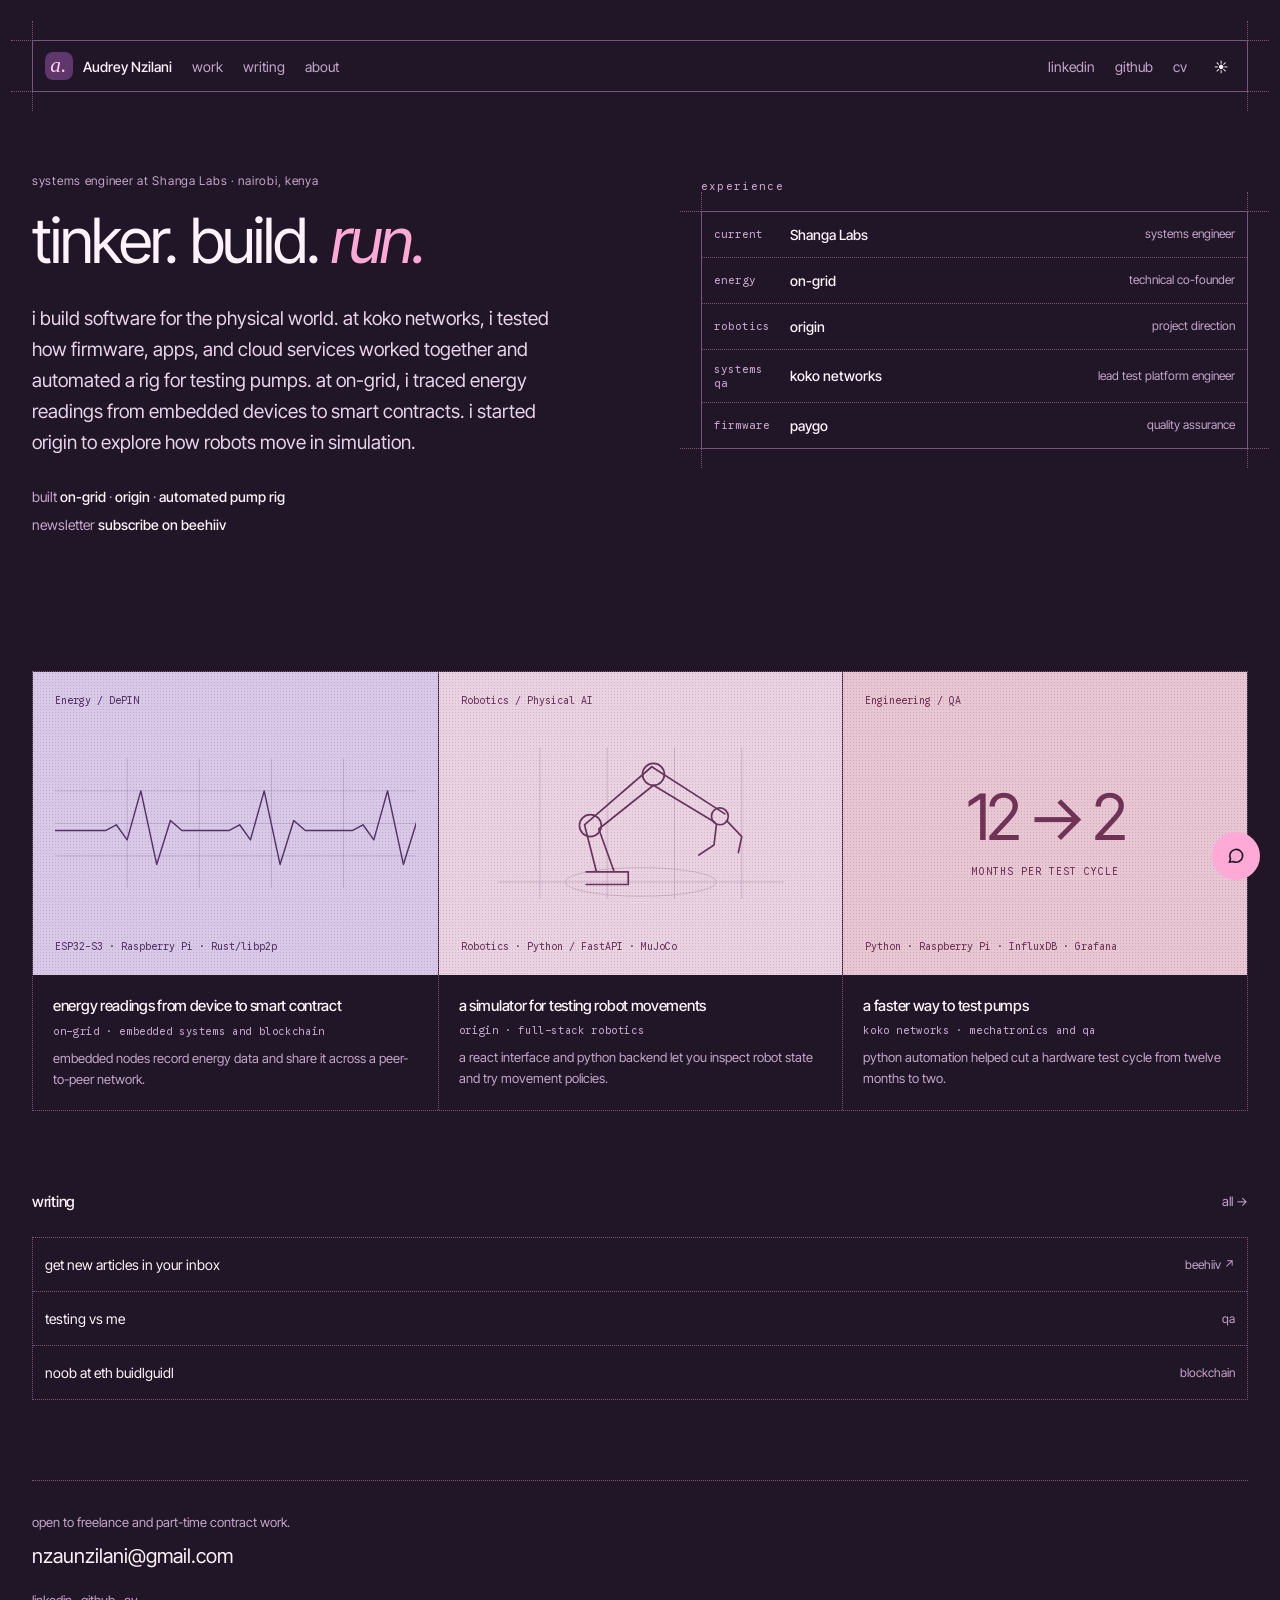
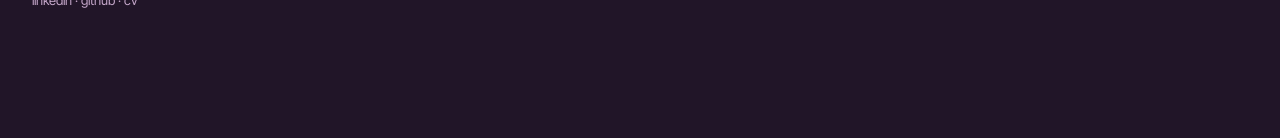
==== commit 3a1a9a4b: "Introduce a plum and pink palette and update Shanga Labs and KOKO experience" ====
--- a/index.html
+++ b/index.html
@@ -1,7 +1,7 @@
 <!doctype html>
 <html lang="en"><head>
 <meta charset="utf-8"><meta name="viewport" content="width=device-width, initial-scale=1">
-<meta name="description" content="Audrey Nzilani, systems engineer in Nairobi. Embedded systems, robotics, full-stack development and QA.">
+<meta name="description" content="Audrey Nzilani, systems engineer at Shanga Labs in Nairobi. Embedded systems, robotics, full-stack development and QA.">
 <title>Tinker. Build. Run. | Audrey Nzilani</title>
 <link rel="icon" href="assets/portfolio/favicon.svg">
 <link rel="stylesheet" href="assets/portfolio/styles.css">
@@ -14,12 +14,12 @@
 <div class="nav-end"><a class="social" href="https://ke.linkedin.com/in/audrey-nzilani">linkedin</a><a class="social" href="https://github.com/dreybuilds">github</a><a href="cv.html">cv</a><button type="button" id="theme" aria-label="Switch to light mode" hidden>☀</button></div>
 </nav></header>
 <main id="main"><section class="intro" id="about">
-<div><p class="kicker">systems engineer · nairobi, kenya</p>
+<div><p class="kicker">systems engineer at Shanga Labs · nairobi, kenya</p>
 <h1>tinker. build. <em>run.</em></h1>
-<p class="lead">i build software for the physical world. at koko networks, i automated a rig that tests how pumps hold up over time. at on-grid, i traced energy readings from embedded devices to smart contracts. i started origin to explore how robots move in simulation.</p>
+<p class="lead">i build software for the physical world. at koko networks, i tested how firmware, apps, and cloud services worked together and automated a rig for testing pumps. at on-grid, i traced energy readings from embedded devices to smart contracts. i started origin to explore how robots move in simulation.</p>
 <p class="inline">built <a href="ongrid.html">on-grid</a> · <a href="origin.html">origin</a> · <a href="pump.html">automated pump rig</a></p>
 <p class="inline">newsletter <a href="https://audreys-newsletter-7947fe.beehiiv.com/subscribe">subscribe on beehiiv</a></p></div>
-<div class="roles"><h2 class="label">experience</h2><ul class="experience"><li><small>energy</small><b>on-grid</b><span>technical co-founder</span></li><li><small>robotics</small><b>origin</b><span>project direction</span></li><li><small>test rigs</small><b>koko networks</b><span>lead test platform engineer</span></li><li><small>firmware</small><b>paygo</b><span>quality assurance</span></li></ul></div></section><section id="work" aria-label="Selected work"><div class="cards" id="projects"><a class="card" id="ongrid" href="ongrid.html"><div class="art ongrid-art">
+<div class="roles"><h2 class="label">experience</h2><ul class="experience"><li><small>current</small><b>Shanga Labs</b><span>systems engineer</span></li><li><small>energy</small><b>on-grid</b><span>technical co-founder</span></li><li><small>robotics</small><b>origin</b><span>project direction</span></li><li><small>systems qa</small><b>koko networks</b><span>lead test platform engineer</span></li><li><small>firmware</small><b>paygo</b><span>quality assurance</span></li></ul></div></section><section id="work" aria-label="Selected work"><div class="cards" id="projects"><a class="card" id="ongrid" href="ongrid.html"><div class="art ongrid-art">
 <span class="art-caption">Energy / DePIN</span>
 <svg viewBox="0 0 500 180" aria-hidden="true">
 <path class="gridline" d="M0 45h500M0 90h500M0 135h500M100 0v180M200 0v180M300 0v180M400 0v180"/>
--- a/assets/portfolio/styles.css
+++ b/assets/portfolio/styles.css
@@ -1,12 +1,12 @@
 @import url('https://fonts.googleapis.com/css2?family=Google+Sans+Code:wght@400&family=Inter+Tight:ital,wght@0,400;0,500;0,600;1,400&display=swap');
 
-:root { color-scheme: dark; --bg:#0a0a0a; --fg:#ededed; --text:#c0c0c0; --muted:#969696; --line:#383838; --mono:'Google Sans Code',ui-monospace,monospace; }
-:root[data-theme=light] { color-scheme:light; --bg:#fafafa; --fg:#181818; --text:#424242; --muted:#656565; --line:#ccc; }
+:root { color-scheme: dark; --bg:#211528; --fg:#fff3fb; --text:#e7d4eb; --muted:#c4a6c9; --line:#795678; --accent:#ffa9d7; --mono:'Google Sans Code',ui-monospace,monospace; }
+:root[data-theme=light] { color-scheme:light; --bg:#fff5fb; --fg:#381d43; --text:#503257; --muted:#725477; --line:#cba8c5; --accent:#9a2268; }
 * { box-sizing:border-box; }
 html { scroll-padding-top:80px; }
 body { margin:0; background:var(--bg); color:var(--fg); font:16px/1.5 'Inter Tight',-apple-system,Arial,sans-serif; }
 a { color:inherit; text-decoration:none; }
-a:hover { text-decoration:underline; text-underline-offset:3px; }
+a:hover { color:var(--accent); text-decoration:underline; text-underline-offset:3px; }
 a:focus-visible,button:focus-visible { outline:2px solid currentColor; outline-offset:3px; }
 button { font:inherit; cursor:pointer; }
 .shell { max-width:1440px; margin:auto; padding:0 32px 96px; }
@@ -14,12 +14,13 @@
 nav { display:flex; gap:20px; align-items:center; padding:11px 12px; color:var(--muted); font-size:14px; border:1px dotted var(--line); }
 .brand,.nav-pages,.nav-end { display:flex; align-items:center; gap:20px; }
 .brand { gap:10px; color:var(--fg); font-weight:500; }
-.brand img { width:28px; height:28px; border-radius:8px; filter:grayscale(1); }
+.brand img { width:28px; height:28px; border-radius:8px; object-fit:cover; }
 .nav-end { margin-left:auto; }
 #theme { border:0; color:var(--fg); background:none; width:28px; height:28px; }
 .intro { display:grid; grid-template-columns:1.05fr .95fr; gap:64px; padding:80px 0 56px; }
 h1,h2,h3,p,ul { margin:0; }
 h1 { font-size:3.9rem; font-weight:400; letter-spacing:-.035em; line-height:1; margin:20px 0 32px; }
+h1 em { color:var(--accent); }
 .kicker { font-size:12px; letter-spacing:.06em; color:var(--muted); }
 .lead { max-width:48ch; color:var(--text); font-size:19px; line-height:1.625; }
 .inline { font-size:14px; color:var(--muted); line-height:20px; margin-top:8px; }
@@ -39,13 +40,13 @@
 .card { display:block; }
 .card + .card { border-left:1px dotted var(--line); }
 .card:hover { text-decoration:none; }
-.art { display:flex; flex-direction:column; justify-content:space-between; overflow:hidden; aspect-ratio:4/3; padding:22px; filter:grayscale(1); transition:filter .5s; background-image:radial-gradient(#0002 .7px,transparent .8px); background-size:3px 3px; }
+.art { display:flex; flex-direction:column; justify-content:space-between; overflow:hidden; aspect-ratio:4/3; padding:22px; filter:saturate(.85); transition:filter .5s; background-image:radial-gradient(#0002 .7px,transparent .8px); background-size:3px 3px; }
 .card:hover .art,.card:focus-visible .art,.detail .art { filter:none; }
 .art-caption,.art-note { font:10px var(--mono); }
 .art svg { width:100%; height:65%; }
-.ongrid-art { background-color:#d9e5da; color:#355d41; }
-.origin-art { background-color:#dce0eb; color:#434d79; }
-.pump-art { background-color:#e7dfcf; color:#6e583c; }
+.ongrid-art { background-color:#dcc7ed; color:#56326d; }
+.origin-art { background-color:#edd1e5; color:#70325f; }
+.pump-art { background-color:#ecc5d5; color:#782f58; }
 .gridline { fill:none; stroke:currentColor; opacity:.25; }
 .wave,.arm { fill:none; stroke:currentColor; stroke-width:2; stroke-linecap:round; stroke-linejoin:round; }
 .metric { text-align:center; font-size:clamp(40px,5vw,80px); letter-spacing:-.07em; }
@@ -60,7 +61,7 @@
 .writing li a { padding:16px 12px; font-size:14px; }
 footer { margin-top:80px; padding:32px 0; border-top:1px dotted var(--line); }
 footer>a { display:inline-block; font-size:20px; margin:8px 0 20px; color:var(--fg); }
-.chat { position:fixed; bottom:20px; right:20px; border:0; border-radius:50%; height:48px; width:48px; display:grid; place-items:center; color:var(--bg); background:var(--fg); }
+.chat { position:fixed; bottom:20px; right:20px; border:0; border-radius:50%; height:48px; width:48px; display:grid; place-items:center; color:var(--bg); background:var(--accent); }
 .chat svg { width:22px; fill:none; stroke:currentColor; stroke-width:1.8; }
 #work-guide { position:fixed; inset:auto 20px 80px auto; margin:0; width:min(320px,calc(100% - 40px)); background:var(--bg); color:var(--fg); border:1px solid var(--line); padding:20px; font-size:14px; }
 #work-guide p { margin:.5rem 0; color:var(--muted); }
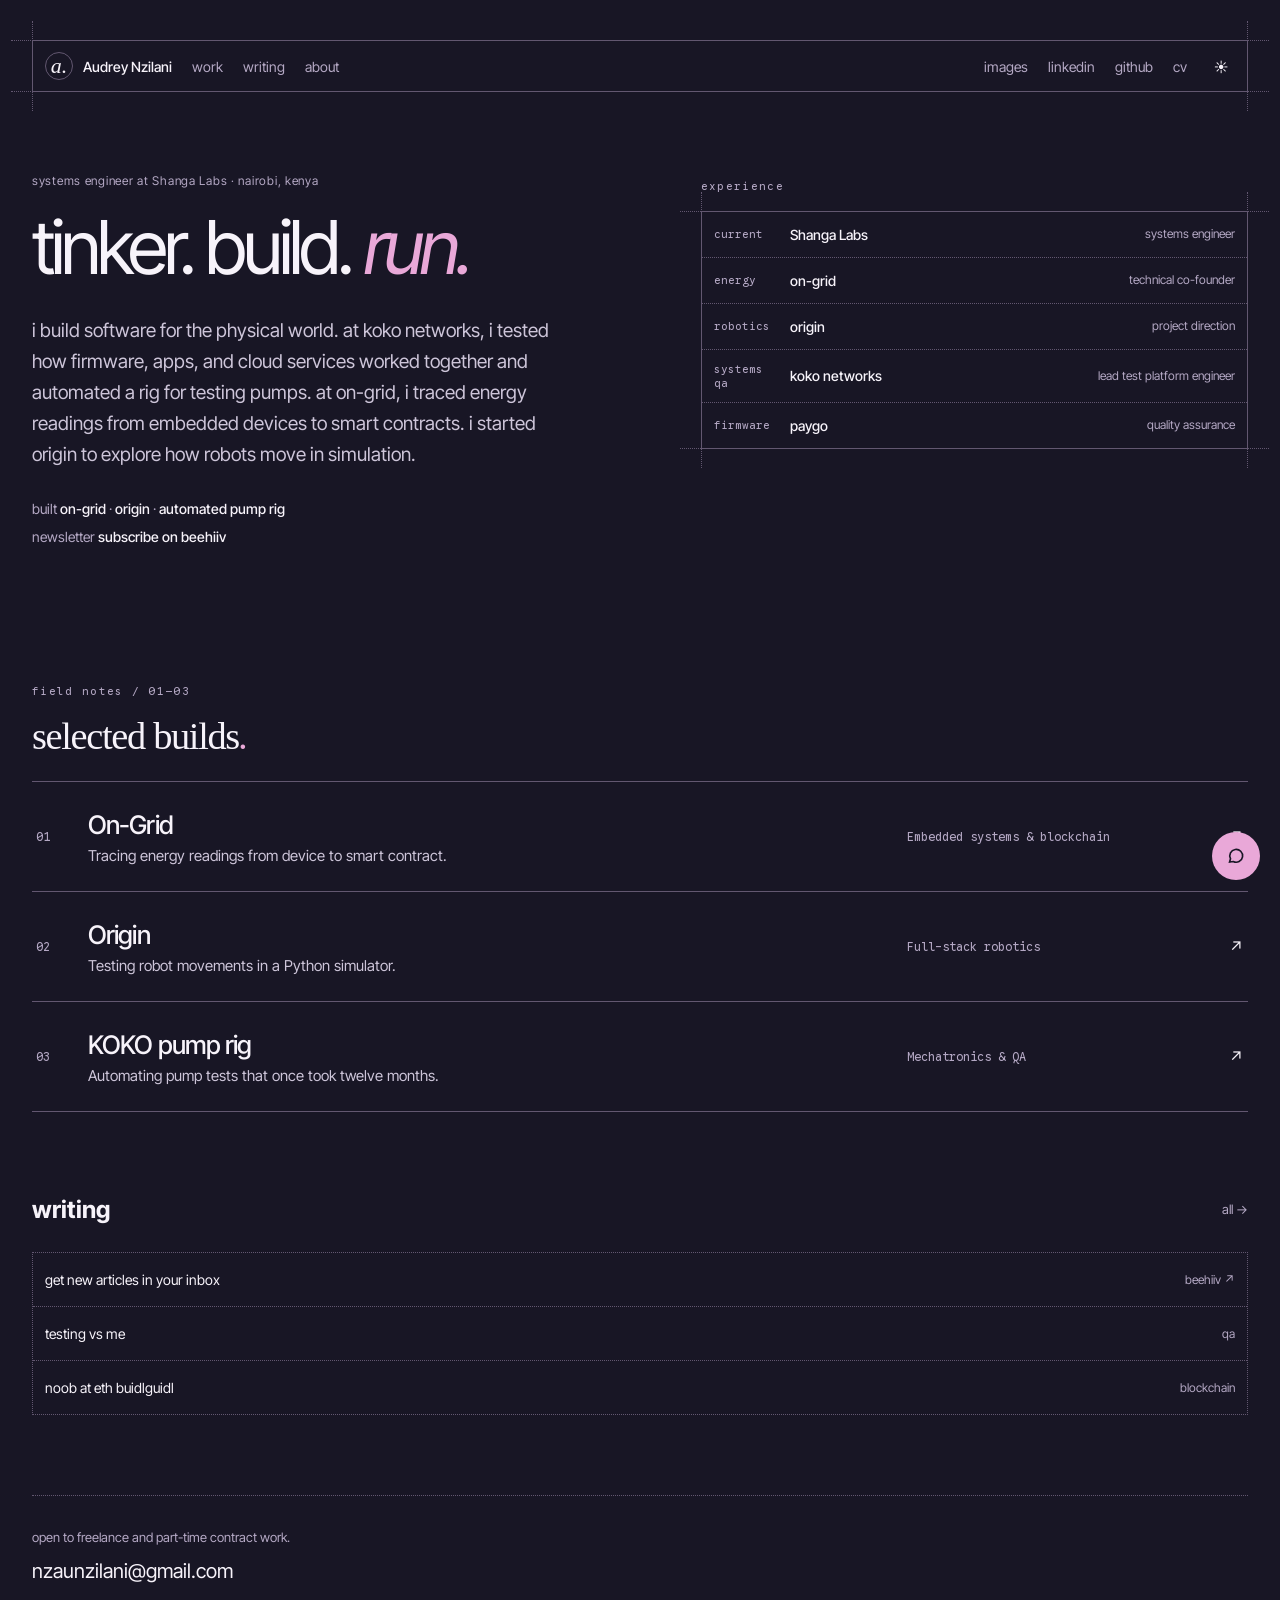
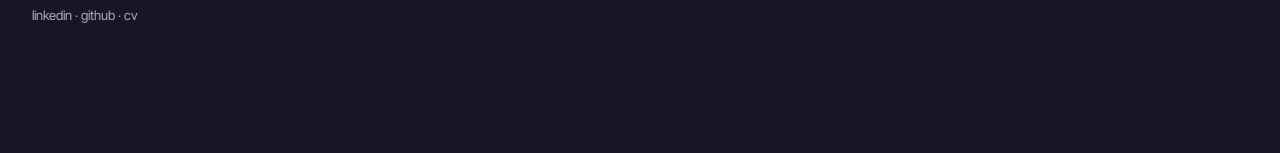
==== commit e93479c4: "Give projects a type-led index and add per-project image galleries" ====
--- a/index.html
+++ b/index.html
@@ -9,9 +9,9 @@
 </head><body><a class="skip" href="#main">Skip to content</a>
 <div class="shell">
 <header><nav aria-label="Primary">
-<a class="brand" href="./"><img src="assets/portfolio/favicon.svg" alt="">Audrey Nzilani</a>
+<a class="brand" href="./"><span class="monogram" aria-hidden="true">a.</span>Audrey Nzilani</a>
 <div class="nav-pages"><a href="./#work">work</a><a href="./#articles">writing</a><a href="cv.html#about">about</a></div>
-<div class="nav-end"><a class="social" href="https://ke.linkedin.com/in/audrey-nzilani">linkedin</a><a class="social" href="https://github.com/dreybuilds">github</a><a href="cv.html">cv</a><button type="button" id="theme" aria-label="Switch to light mode" hidden>☀</button></div>
+<div class="nav-end"><a href="images.html">images</a><a class="social" href="https://ke.linkedin.com/in/audrey-nzilani">linkedin</a><a class="social" href="https://github.com/dreybuilds">github</a><a href="cv.html">cv</a><button type="button" id="theme" aria-label="Switch to light mode" hidden>☀</button></div>
 </nav></header>
 <main id="main"><section class="intro" id="about">
 <div><p class="kicker">systems engineer at Shanga Labs · nairobi, kenya</p>
@@ -19,37 +19,9 @@
 <p class="lead">i build software for the physical world. at koko networks, i tested how firmware, apps, and cloud services worked together and automated a rig for testing pumps. at on-grid, i traced energy readings from embedded devices to smart contracts. i started origin to explore how robots move in simulation.</p>
 <p class="inline">built <a href="ongrid.html">on-grid</a> · <a href="origin.html">origin</a> · <a href="pump.html">automated pump rig</a></p>
 <p class="inline">newsletter <a href="https://audreys-newsletter-7947fe.beehiiv.com/subscribe">subscribe on beehiiv</a></p></div>
-<div class="roles"><h2 class="label">experience</h2><ul class="experience"><li><small>current</small><b>Shanga Labs</b><span>systems engineer</span></li><li><small>energy</small><b>on-grid</b><span>technical co-founder</span></li><li><small>robotics</small><b>origin</b><span>project direction</span></li><li><small>systems qa</small><b>koko networks</b><span>lead test platform engineer</span></li><li><small>firmware</small><b>paygo</b><span>quality assurance</span></li></ul></div></section><section id="work" aria-label="Selected work"><div class="cards" id="projects"><a class="card" id="ongrid" href="ongrid.html"><div class="art ongrid-art">
-<span class="art-caption">Energy / DePIN</span>
-<svg viewBox="0 0 500 180" aria-hidden="true">
-<path class="gridline" d="M0 45h500M0 90h500M0 135h500M100 0v180M200 0v180M300 0v180M400 0v180"/>
-<path class="wave" d="M0 100H70l15-8 15 21 19-68 22 102 19-61 16 14h65l15-8 15 21 19-68 22 102 19-61 16 14h65l15-8 15 21 19-68 22 102 19-61 16 14h65"/>
-</svg>
-<span class="art-note">ESP32-S3 · Raspberry Pi · Rust/libp2p</span>
-</div><div class="caption"><h3>energy readings from device to smart contract</h3><small>on-grid · embedded systems and blockchain</small><p>embedded nodes record energy data and share it across a peer-to-peer network.</p></div></a>
-<a class="card" id="origin" href="origin.html"><div class="art origin-art">
-<span class="art-caption">Robotics / Physical AI</span>
-<svg viewBox="0 0 400 200" aria-hidden="true">
-<g class="gridline">
-<path d="M30 170h340M80 10v180M160 10v180M240 10v180M320 10v180"/>
-<ellipse cx="200" cy="170" rx="90" ry="17"/>
-</g>
-<g class="arm">
-<path d="M147 157l-14-55 80-69 87 56M168 157l-18-50 65-52 73 44"/>
-<circle cx="140" cy="103" r="13"/>
-<circle cx="215" cy="42" r="13"/>
-<circle cx="294" cy="92" r="10"/>
-<path d="M290 101l-3 25-18 12m33-41 18 19-4 19M135 158h50v15h-50"/>
-</g>
-</svg>
-<span class="art-note">Robotics · Python / FastAPI · MuJoCo</span>
-</div><div class="caption"><h3>a simulator for testing robot movements</h3><small>origin · full-stack robotics</small><p>a react interface and python backend let you inspect robot state and try movement policies.</p></div></a>
-<a class="card" id="pump" href="pump.html"><div class="art pump-art">
-<span class="art-caption">Engineering / QA</span>
-<div class="metric">12 <span>→</span> 2<small>MONTHS PER TEST CYCLE</small>
-</div>
-<span class="art-note">Python · Raspberry Pi · InfluxDB · Grafana</span>
-</div><div class="caption"><h3>a faster way to test pumps</h3><small>koko networks · mechatronics and qa</small><p>python automation helped cut a hardware test cycle from twelve months to two.</p></div></a></div></section><section id="articles" class="writing"><div class="section-head"><h2>writing</h2><a href="archive.html">all →</a></div>
+<div class="roles"><h2 class="label">experience</h2><ul class="experience"><li><small>current</small><b>Shanga Labs</b><span>systems engineer</span></li><li><small>energy</small><b>on-grid</b><span>technical co-founder</span></li><li><small>robotics</small><b>origin</b><span>project direction</span></li><li><small>systems qa</small><b>koko networks</b><span>lead test platform engineer</span></li><li><small>firmware</small><b>paygo</b><span>quality assurance</span></li></ul></div></section><section id="work" aria-labelledby="work-heading"><p class="label">field notes / 01—03</p><h2 id="work-heading">selected builds<em>.</em></h2><ol id="projects" class="builds"><li id="ongrid"><a href="ongrid.html"><small>01</small><div><h3>On-Grid</h3><p>Tracing energy readings from device to smart contract.</p></div><span>Embedded systems &amp; blockchain</span><b aria-hidden="true">↗</b></a></li>
+<li id="origin"><a href="origin.html"><small>02</small><div><h3>Origin</h3><p>Testing robot movements in a Python simulator.</p></div><span>Full-stack robotics</span><b aria-hidden="true">↗</b></a></li>
+<li id="pump"><a href="pump.html"><small>03</small><div><h3>KOKO pump rig</h3><p>Automating pump tests that once took twelve months.</p></div><span>Mechatronics &amp; QA</span><b aria-hidden="true">↗</b></a></li></ol></section><section id="articles" class="writing"><div class="section-head"><h2>writing</h2><a href="archive.html">all →</a></div>
 <ul><li><a href="https://audreys-newsletter-7947fe.beehiiv.com/subscribe"><span>get new articles in your inbox</span><small>beehiiv ↗</small></a></li><li><a href="article.html?file=revelations_on_testing.md"><span>testing vs me</span><small>qa</small></a></li><li><a href="article.html?file=speedrun_eth.md"><span>noob at eth buidlguidl</span><small>blockchain</small></a></li></ul></section></main>
 <footer id="contact"><p>open to freelance and part-time contract work.</p><a href="mailto:nzaunzilani@gmail.com">nzaunzilani@gmail.com</a><aside><a href="https://ke.linkedin.com/in/audrey-nzilani">linkedin</a> · <a href="https://github.com/dreybuilds">github</a> · <a href="cv.html">cv</a></aside></footer>
 </div>
--- a/assets/portfolio/styles.css
+++ b/assets/portfolio/styles.css
@@ -1,7 +1,7 @@
 @import url('https://fonts.googleapis.com/css2?family=Google+Sans+Code:wght@400&family=Inter+Tight:ital,wght@0,400;0,500;0,600;1,400&display=swap');
 
-:root { color-scheme: dark; --bg:#211528; --fg:#fff3fb; --text:#e7d4eb; --muted:#c4a6c9; --line:#795678; --accent:#ffa9d7; --mono:'Google Sans Code',ui-monospace,monospace; }
-:root[data-theme=light] { color-scheme:light; --bg:#fff5fb; --fg:#381d43; --text:#503257; --muted:#725477; --line:#cba8c5; --accent:#9a2268; }
+:root { color-scheme: dark; --bg:#181625; --fg:#f7f3fa; --text:#cdc5d9; --muted:#b4a8c4; --line:#625770; --accent:#e9a8d8; --mono:'Google Sans Code',ui-monospace,monospace; }
+:root[data-theme=light] { color-scheme:light; --bg:#faf8fc; --fg:#381d43; --text:#503257; --muted:#725477; --line:#cba8c5; --accent:#873f78; }
 * { box-sizing:border-box; }
 html { scroll-padding-top:80px; }
 body { margin:0; background:var(--bg); color:var(--fg); font:16px/1.5 'Inter Tight',-apple-system,Arial,sans-serif; }
@@ -11,10 +11,10 @@
 button { font:inherit; cursor:pointer; }
 .shell { max-width:1440px; margin:auto; padding:0 32px 96px; }
 header { position:sticky; top:0; z-index:5; background:var(--bg); margin-top:40px; }
-nav { display:flex; gap:20px; align-items:center; padding:11px 12px; color:var(--muted); font-size:14px; border:1px dotted var(--line); }
+header nav { display:flex; gap:20px; align-items:center; padding:11px 12px; color:var(--muted); font-size:14px; border:1px dotted var(--line); }
 .brand,.nav-pages,.nav-end { display:flex; align-items:center; gap:20px; }
 .brand { gap:10px; color:var(--fg); font-weight:500; }
-.brand img { width:28px; height:28px; border-radius:8px; object-fit:cover; }
+.monogram { display:grid; place-items:center; width:28px; height:28px; border:1px solid var(--line); border-radius:50%; font:italic 22px Georgia,serif; }
 .nav-end { margin-left:auto; }
 #theme { border:0; color:var(--fg); background:none; width:28px; height:28px; }
 .intro { display:grid; grid-template-columns:1.05fr .95fr; gap:64px; padding:80px 0 56px; }
@@ -29,32 +29,13 @@
 .roles { padding-top:6px; }
 .label { font:400 11px/1.5 var(--mono); letter-spacing:.12em; color:var(--muted); margin-bottom:16px; }
 ul { list-style:none; padding:0; }
-.experience,.writing ul,.cards { border:1px dotted var(--line); }
+.experience,.writing ul { border:1px dotted var(--line); }
 .experience li { display:grid; grid-template-columns:60px 1fr auto; gap:16px; align-items:center; padding:12px; font-size:14px; }
 .experience b { font-weight:500; }
 .experience small { font:11px var(--mono); color:var(--muted); }
 .experience span,.writing small { font-size:12px; text-align:right; color:var(--muted); }
 .experience li + li,.writing li + li { border-top:1px dotted var(--line); }
 #work,.writing { padding-top:80px; }
-.cards { display:grid; grid-template-columns:repeat(3,minmax(0,1fr)); }
-.card { display:block; }
-.card + .card { border-left:1px dotted var(--line); }
-.card:hover { text-decoration:none; }
-.art { display:flex; flex-direction:column; justify-content:space-between; overflow:hidden; aspect-ratio:4/3; padding:22px; filter:saturate(.85); transition:filter .5s; background-image:radial-gradient(#0002 .7px,transparent .8px); background-size:3px 3px; }
-.card:hover .art,.card:focus-visible .art,.detail .art { filter:none; }
-.art-caption,.art-note { font:10px var(--mono); }
-.art svg { width:100%; height:65%; }
-.ongrid-art { background-color:#dcc7ed; color:#56326d; }
-.origin-art { background-color:#edd1e5; color:#70325f; }
-.pump-art { background-color:#ecc5d5; color:#782f58; }
-.gridline { fill:none; stroke:currentColor; opacity:.25; }
-.wave,.arm { fill:none; stroke:currentColor; stroke-width:2; stroke-linecap:round; stroke-linejoin:round; }
-.metric { text-align:center; font-size:clamp(40px,5vw,80px); letter-spacing:-.07em; }
-.metric small { display:block; font:10px var(--mono); letter-spacing:.1em; }
-.caption { padding:20px; }
-.caption h3,.section-head h2 { font-size:15px; font-weight:500; letter-spacing:-.02em; }
-.caption small { display:block; margin-top:6px; font:10.5px/1.5 var(--mono); letter-spacing:.06em; color:var(--muted); }
-.caption p { margin-top:8px; color:var(--muted); font-size:13px; line-height:1.625; }
 .section-head,.writing li a { display:flex; align-items:center; justify-content:space-between; gap:12px; }
 .section-head { margin-bottom:24px; }
 .section-head a,footer { font-size:13px; color:var(--muted); }
@@ -73,9 +54,9 @@
 .detail .story a { display:block; margin-top:12px; }
 .skip { position:fixed; top:-100px; background:var(--fg); color:var(--bg); padding:8px; z-index:10; }
 .skip:focus { top:0; }
-@media(max-width:1023px) { .intro { grid-template-columns:1fr; gap:40px; } h1 { font-size:3.25rem; } .cards { grid-template-columns:repeat(2,minmax(0,1fr)); gap:1px; background:var(--line); } .card { background:var(--bg); } }
-@media(max-width:767px) { .shell { padding-inline:20px; } header { margin-top:32px; } nav { border:0; padding:8px 0; } .nav-pages { display:none; } .intro { padding:64px 0 40px; } .roles { padding:0; } #work,.writing { padding-top:64px; } }
-@media(max-width:639px) { h1 { font-size:2.5rem; } .social { display:none; } .cards { grid-template-columns:1fr; } .card + .card { border-left:0; } .writing li a { align-items:start; flex-direction:column; gap:4px; } }
+@media(max-width:1023px) { .intro { grid-template-columns:1fr; gap:40px; } h1 { font-size:3.25rem; } }
+@media(max-width:767px) { .shell { padding-inline:20px; } header { margin-top:32px; } header nav { border:0; padding:8px 0; } .nav-pages { display:none; } .intro { padding:64px 0 40px; } .roles { padding:0; } #work,.writing { padding-top:64px; } }
+@media(max-width:639px) { h1 { font-size:2.5rem; } .social { display:none; } .writing li a { align-items:start; flex-direction:column; gap:4px; } }
 @media(prefers-reduced-motion:reduce) { * { transition:none!important; } }
 .writing-page #content { margin-top:2rem; }
 .writing-page #content p { margin:1rem 0; color:var(--text); }
@@ -86,7 +67,37 @@
 .writing-page button.chip { background:var(--bg); color:var(--muted); border:1px dotted var(--line); padding:6px 10px; margin-bottom:6px; }
 .writing-page button.active { color:var(--bg); background:var(--fg); }
 @media(min-width:768px) {
-  nav,.experience { position:relative; }
-  nav::before,.experience::before { content:''; position:absolute; pointer-events:none; inset:-20px -1px; border-inline:1px dotted var(--line); }
-  nav::after,.experience::after { content:''; position:absolute; pointer-events:none; inset:-1px -22px; border-block:1px dotted var(--line); }
+  header nav,.experience { position:relative; }
+  header nav::before,.experience::before { content:''; position:absolute; pointer-events:none; inset:-20px -1px; border-inline:1px dotted var(--line); }
+  header nav::after,.experience::after { content:''; position:absolute; pointer-events:none; inset:-1px -22px; border-block:1px dotted var(--line); }
 }
+
+.intro h1 { font-size:clamp(2.75rem,5.8vw,5.25rem); letter-spacing:-.055em; }
+#work-heading,.album h2 { font:400 clamp(1.8rem,3vw,2.8rem)/1.1 Georgia,serif; letter-spacing:-.035em; }
+#work-heading em { color:var(--accent); }
+.builds { list-style:none; padding:0; margin:24px 0 0; border-top:1px solid var(--line); }
+.builds li { border-bottom:1px solid var(--line); }
+.builds a { display:grid; grid-template-columns:2rem 1fr minmax(11rem,25%) auto; gap:20px; align-items:center; padding:24px 4px; }
+.builds a:hover { text-decoration:none; background:color-mix(in srgb,var(--accent) 5%,transparent); }
+.builds small,.builds span { color:var(--muted); font:12px/1.5 var(--mono); }
+.builds h3 { font-size:clamp(21px,2vw,30px); font-weight:500; letter-spacing:-.035em; }
+.builds p,.empty-note { color:var(--text); font-size:15px; }
+.builds b { font-weight:400; }
+.project-gallery { margin-block:24px; }
+.project-gallery a,.album a { text-decoration:underline; text-underline-offset:4px; }
+.album-nav { display:flex; flex-wrap:wrap; gap:8px; margin-bottom:32px; }
+.album-nav a { border:1px solid var(--line); border-radius:24px; padding:6px 14px; }
+.album { border-top:1px solid var(--line); padding:28px 0; }
+.album .label { margin-top:0; }
+.empty-note { margin:12px 0; }
+.photos { display:grid; grid-template-columns:repeat(auto-fit,minmax(min(220px,100%),1fr)); gap:16px; }
+.photos figure { margin:16px 0; }
+.photos img { display:block; max-width:100%; height:auto; }
+.photos figcaption { margin-top:8px; color:var(--muted); }
+.photos:has(img) + .empty-note { display:none; }
+@media(max-width:639px) {
+  .builds a { grid-template-columns:1.5rem 1fr auto; gap:4px 12px; }
+  .builds span { grid-column:2; }
+  .builds b { grid-area:1/3; }
+  .nav-end { gap:12px; }
+}
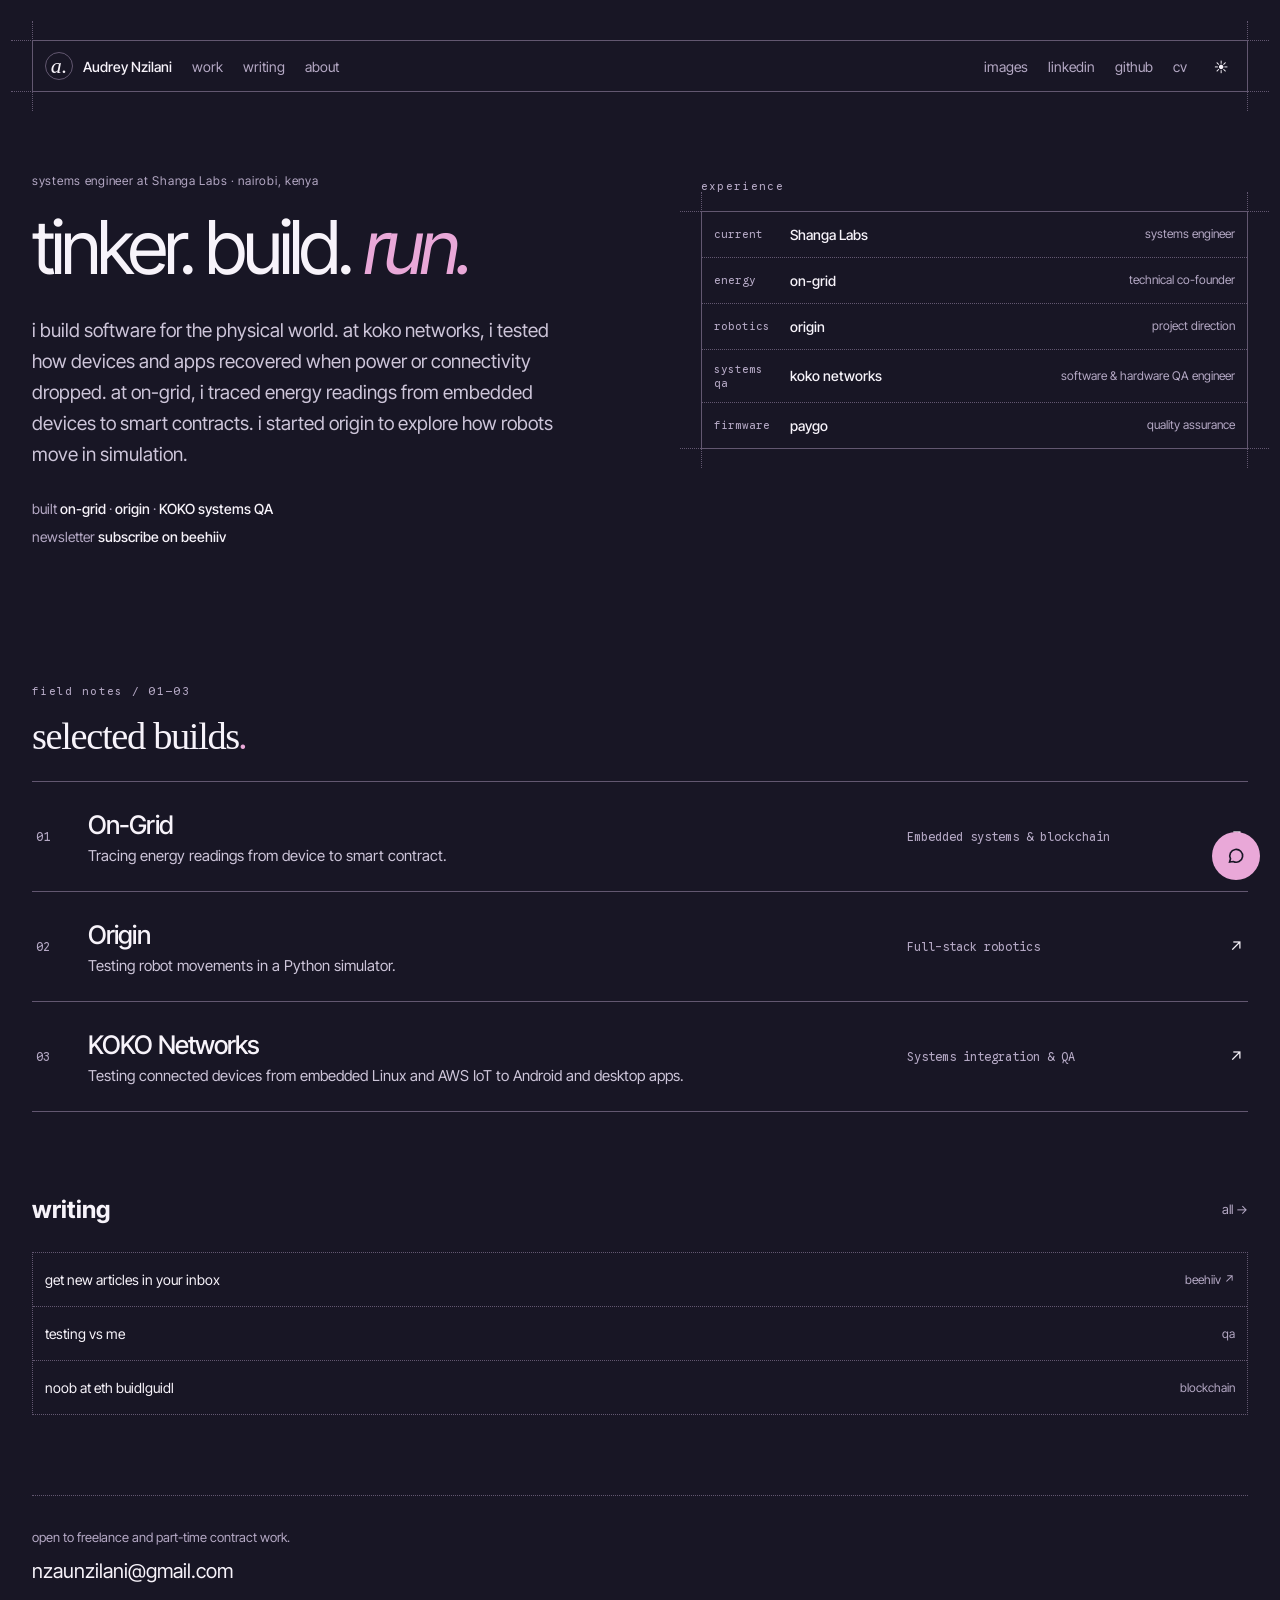
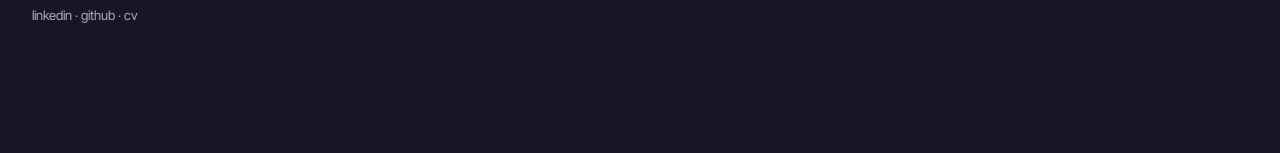
==== commit 5300181f: "Present KOKO Networks software and hardware QA as a systems case study" ====
--- a/index.html
+++ b/index.html
@@ -16,15 +16,15 @@
 <main id="main"><section class="intro" id="about">
 <div><p class="kicker">systems engineer at Shanga Labs · nairobi, kenya</p>
 <h1>tinker. build. <em>run.</em></h1>
-<p class="lead">i build software for the physical world. at koko networks, i tested how firmware, apps, and cloud services worked together and automated a rig for testing pumps. at on-grid, i traced energy readings from embedded devices to smart contracts. i started origin to explore how robots move in simulation.</p>
-<p class="inline">built <a href="ongrid.html">on-grid</a> · <a href="origin.html">origin</a> · <a href="pump.html">automated pump rig</a></p>
+<p class="lead">i build software for the physical world. at koko networks, i tested how devices and apps recovered when power or connectivity dropped. at on-grid, i traced energy readings from embedded devices to smart contracts. i started origin to explore how robots move in simulation.</p>
+<p class="inline">built <a href="ongrid.html">on-grid</a> · <a href="origin.html">origin</a> · <a href="koko.html">KOKO systems QA</a></p>
 <p class="inline">newsletter <a href="https://audreys-newsletter-7947fe.beehiiv.com/subscribe">subscribe on beehiiv</a></p></div>
-<div class="roles"><h2 class="label">experience</h2><ul class="experience"><li><small>current</small><b>Shanga Labs</b><span>systems engineer</span></li><li><small>energy</small><b>on-grid</b><span>technical co-founder</span></li><li><small>robotics</small><b>origin</b><span>project direction</span></li><li><small>systems qa</small><b>koko networks</b><span>lead test platform engineer</span></li><li><small>firmware</small><b>paygo</b><span>quality assurance</span></li></ul></div></section><section id="work" aria-labelledby="work-heading"><p class="label">field notes / 01—03</p><h2 id="work-heading">selected builds<em>.</em></h2><ol id="projects" class="builds"><li id="ongrid"><a href="ongrid.html"><small>01</small><div><h3>On-Grid</h3><p>Tracing energy readings from device to smart contract.</p></div><span>Embedded systems &amp; blockchain</span><b aria-hidden="true">↗</b></a></li>
+<div class="roles"><h2 class="label">experience</h2><ul class="experience"><li><small>current</small><b>Shanga Labs</b><span>systems engineer</span></li><li><small>energy</small><b>on-grid</b><span>technical co-founder</span></li><li><small>robotics</small><b>origin</b><span>project direction</span></li><li><small>systems qa</small><b>koko networks</b><span>software &amp; hardware QA engineer</span></li><li><small>firmware</small><b>paygo</b><span>quality assurance</span></li></ul></div></section><section id="work" aria-labelledby="work-heading"><p class="label">field notes / 01—03</p><h2 id="work-heading">selected builds<em>.</em></h2><ol id="projects" class="builds"><li id="ongrid"><a href="ongrid.html"><small>01</small><div><h3>On-Grid</h3><p>Tracing energy readings from device to smart contract.</p></div><span>Embedded systems &amp; blockchain</span><b aria-hidden="true">↗</b></a></li>
 <li id="origin"><a href="origin.html"><small>02</small><div><h3>Origin</h3><p>Testing robot movements in a Python simulator.</p></div><span>Full-stack robotics</span><b aria-hidden="true">↗</b></a></li>
-<li id="pump"><a href="pump.html"><small>03</small><div><h3>KOKO pump rig</h3><p>Automating pump tests that once took twelve months.</p></div><span>Mechatronics &amp; QA</span><b aria-hidden="true">↗</b></a></li></ol></section><section id="articles" class="writing"><div class="section-head"><h2>writing</h2><a href="archive.html">all →</a></div>
+<li id="pump"><a href="koko.html"><small>03</small><div><h3>KOKO Networks</h3><p>Testing connected devices from embedded Linux and AWS IoT to Android and desktop apps.</p></div><span>Systems integration &amp; QA</span><b aria-hidden="true">↗</b></a></li></ol></section><section id="articles" class="writing"><div class="section-head"><h2>writing</h2><a href="archive.html">all →</a></div>
 <ul><li><a href="https://audreys-newsletter-7947fe.beehiiv.com/subscribe"><span>get new articles in your inbox</span><small>beehiiv ↗</small></a></li><li><a href="article.html?file=revelations_on_testing.md"><span>testing vs me</span><small>qa</small></a></li><li><a href="article.html?file=speedrun_eth.md"><span>noob at eth buidlguidl</span><small>blockchain</small></a></li></ul></section></main>
 <footer id="contact"><p>open to freelance and part-time contract work.</p><a href="mailto:nzaunzilani@gmail.com">nzaunzilani@gmail.com</a><aside><a href="https://ke.linkedin.com/in/audrey-nzilani">linkedin</a> · <a href="https://github.com/dreybuilds">github</a> · <a href="cv.html">cv</a></aside></footer>
 </div>
 <button type="button" class="chat" popovertarget="work-guide" aria-label="Ask about my work"><svg viewBox="0 0 24 24" aria-hidden="true"><path d="M5 18.5 6 15a7 7 0 1 1 3 3z"/></svg></button>
-<section id="work-guide" popover aria-label="Portfolio guide"><strong>about my work</strong><p>what would you like to explore?</p><a href="ongrid.html">embedded systems and blockchain →</a><a href="origin.html">full-stack robotics →</a><a href="pump.html">mechatronics and qa →</a><a href="mailto:nzaunzilani@gmail.com">ask audrey by email ↗</a></section>
+<section id="work-guide" popover aria-label="Portfolio guide"><strong>about my work</strong><p>what would you like to explore?</p><a href="ongrid.html">embedded systems and blockchain →</a><a href="origin.html">full-stack robotics →</a><a href="koko.html">KOKO systems integration and QA →</a><a href="mailto:nzaunzilani@gmail.com">ask audrey by email ↗</a></section>
 </body></html>
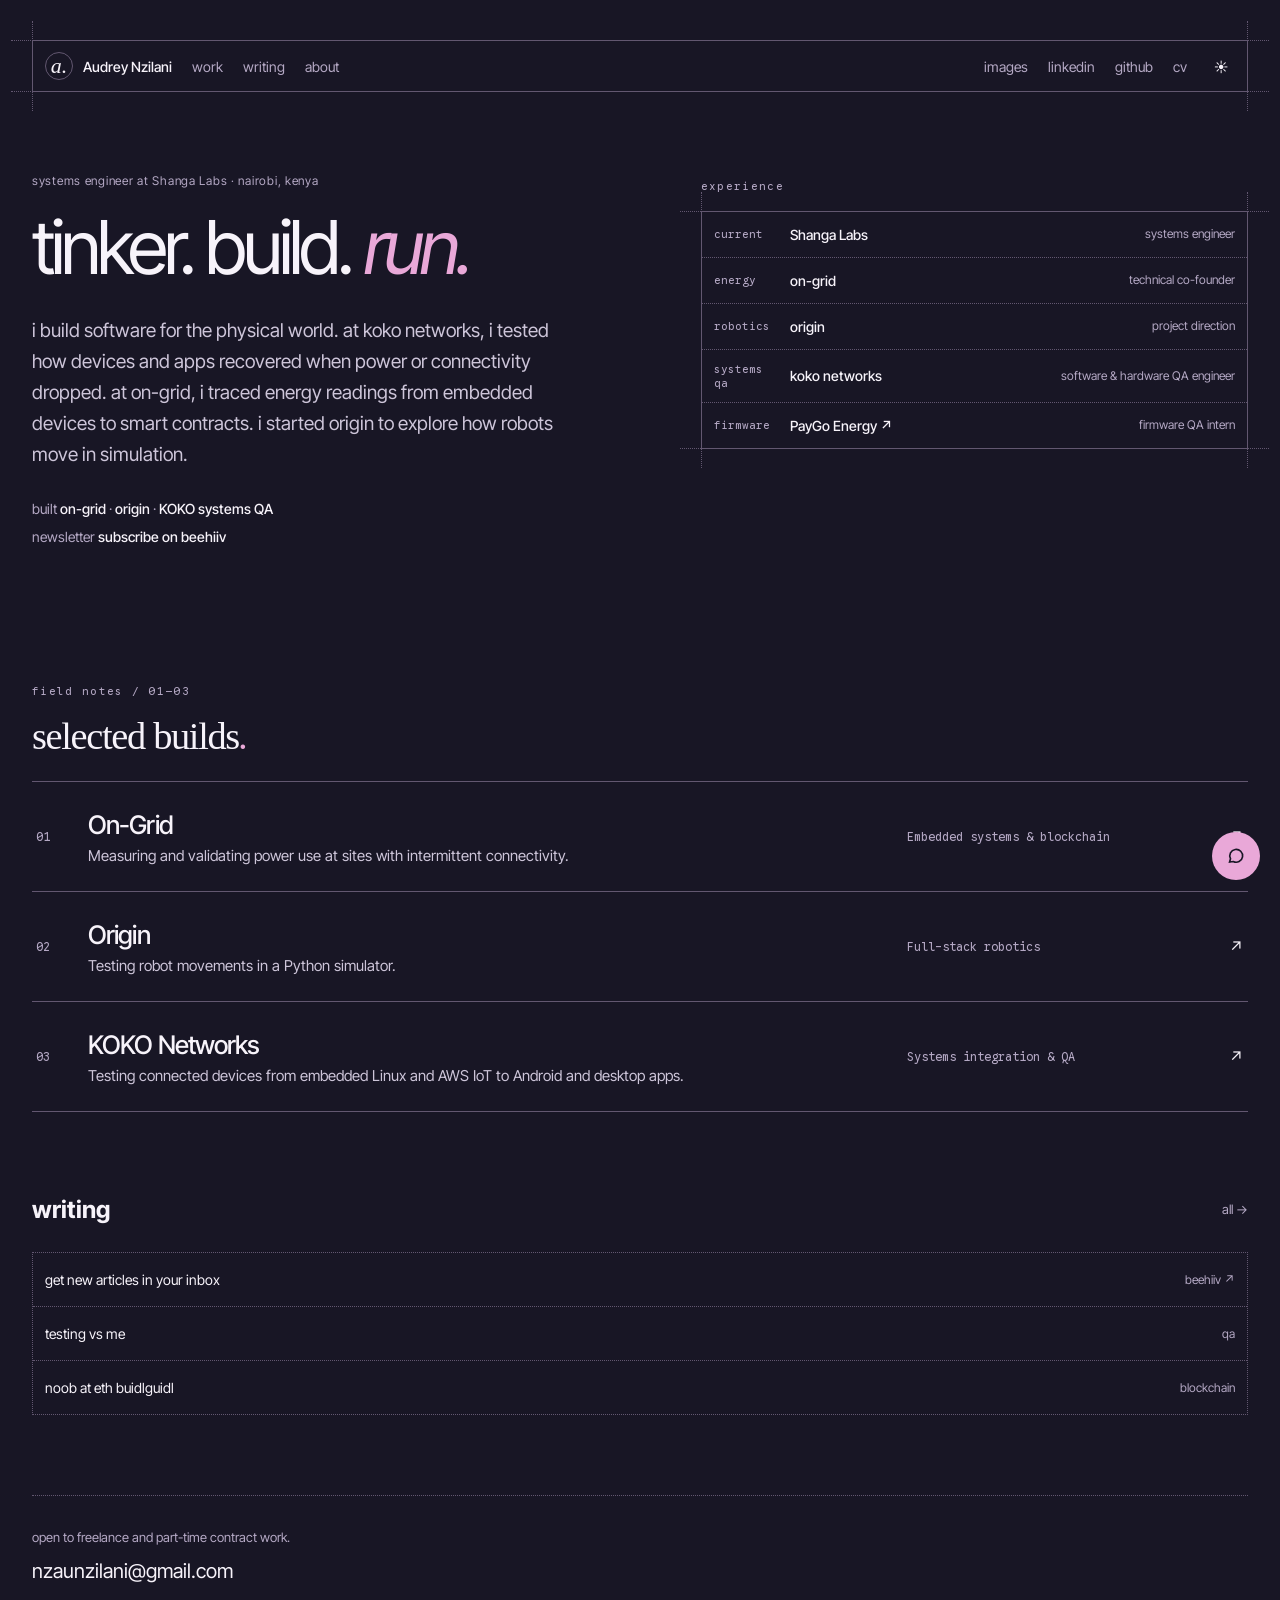
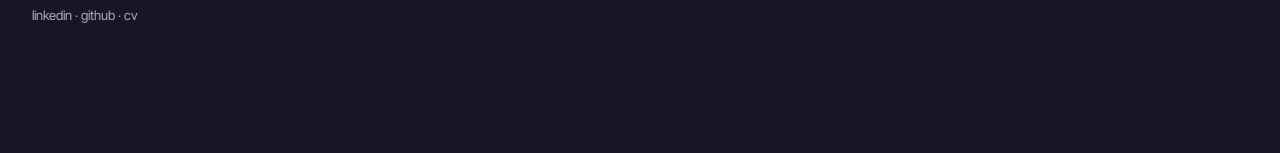
==== commit bec4dad3: "Document PayGo and On-Grid work and complete the portfolio CV" ====
--- a/index.html
+++ b/index.html
@@ -19,7 +19,7 @@
 <p class="lead">i build software for the physical world. at koko networks, i tested how devices and apps recovered when power or connectivity dropped. at on-grid, i traced energy readings from embedded devices to smart contracts. i started origin to explore how robots move in simulation.</p>
 <p class="inline">built <a href="ongrid.html">on-grid</a> · <a href="origin.html">origin</a> · <a href="koko.html">KOKO systems QA</a></p>
 <p class="inline">newsletter <a href="https://audreys-newsletter-7947fe.beehiiv.com/subscribe">subscribe on beehiiv</a></p></div>
-<div class="roles"><h2 class="label">experience</h2><ul class="experience"><li><small>current</small><b>Shanga Labs</b><span>systems engineer</span></li><li><small>energy</small><b>on-grid</b><span>technical co-founder</span></li><li><small>robotics</small><b>origin</b><span>project direction</span></li><li><small>systems qa</small><b>koko networks</b><span>software &amp; hardware QA engineer</span></li><li><small>firmware</small><b>paygo</b><span>quality assurance</span></li></ul></div></section><section id="work" aria-labelledby="work-heading"><p class="label">field notes / 01—03</p><h2 id="work-heading">selected builds<em>.</em></h2><ol id="projects" class="builds"><li id="ongrid"><a href="ongrid.html"><small>01</small><div><h3>On-Grid</h3><p>Tracing energy readings from device to smart contract.</p></div><span>Embedded systems &amp; blockchain</span><b aria-hidden="true">↗</b></a></li>
+<div class="roles"><h2 class="label">experience</h2><ul class="experience"><li><small>current</small><b>Shanga Labs</b><span>systems engineer</span></li><li><small>energy</small><b>on-grid</b><span>technical co-founder</span></li><li><small>robotics</small><b>origin</b><span>project direction</span></li><li><small>systems qa</small><b>koko networks</b><span>software &amp; hardware QA engineer</span></li><li><small>firmware</small><b><a href="paygo.html">PayGo Energy ↗</a></b><span>firmware QA intern</span></li></ul></div></section><section id="work" aria-labelledby="work-heading"><p class="label">field notes / 01—03</p><h2 id="work-heading">selected builds<em>.</em></h2><ol id="projects" class="builds"><li id="ongrid"><a href="ongrid.html"><small>01</small><div><h3>On-Grid</h3><p>Measuring and validating power use at sites with intermittent connectivity.</p></div><span>Embedded systems &amp; blockchain</span><b aria-hidden="true">↗</b></a></li>
 <li id="origin"><a href="origin.html"><small>02</small><div><h3>Origin</h3><p>Testing robot movements in a Python simulator.</p></div><span>Full-stack robotics</span><b aria-hidden="true">↗</b></a></li>
 <li id="pump"><a href="koko.html"><small>03</small><div><h3>KOKO Networks</h3><p>Testing connected devices from embedded Linux and AWS IoT to Android and desktop apps.</p></div><span>Systems integration &amp; QA</span><b aria-hidden="true">↗</b></a></li></ol></section><section id="articles" class="writing"><div class="section-head"><h2>writing</h2><a href="archive.html">all →</a></div>
 <ul><li><a href="https://audreys-newsletter-7947fe.beehiiv.com/subscribe"><span>get new articles in your inbox</span><small>beehiiv ↗</small></a></li><li><a href="article.html?file=revelations_on_testing.md"><span>testing vs me</span><small>qa</small></a></li><li><a href="article.html?file=speedrun_eth.md"><span>noob at eth buidlguidl</span><small>blockchain</small></a></li></ul></section></main>
